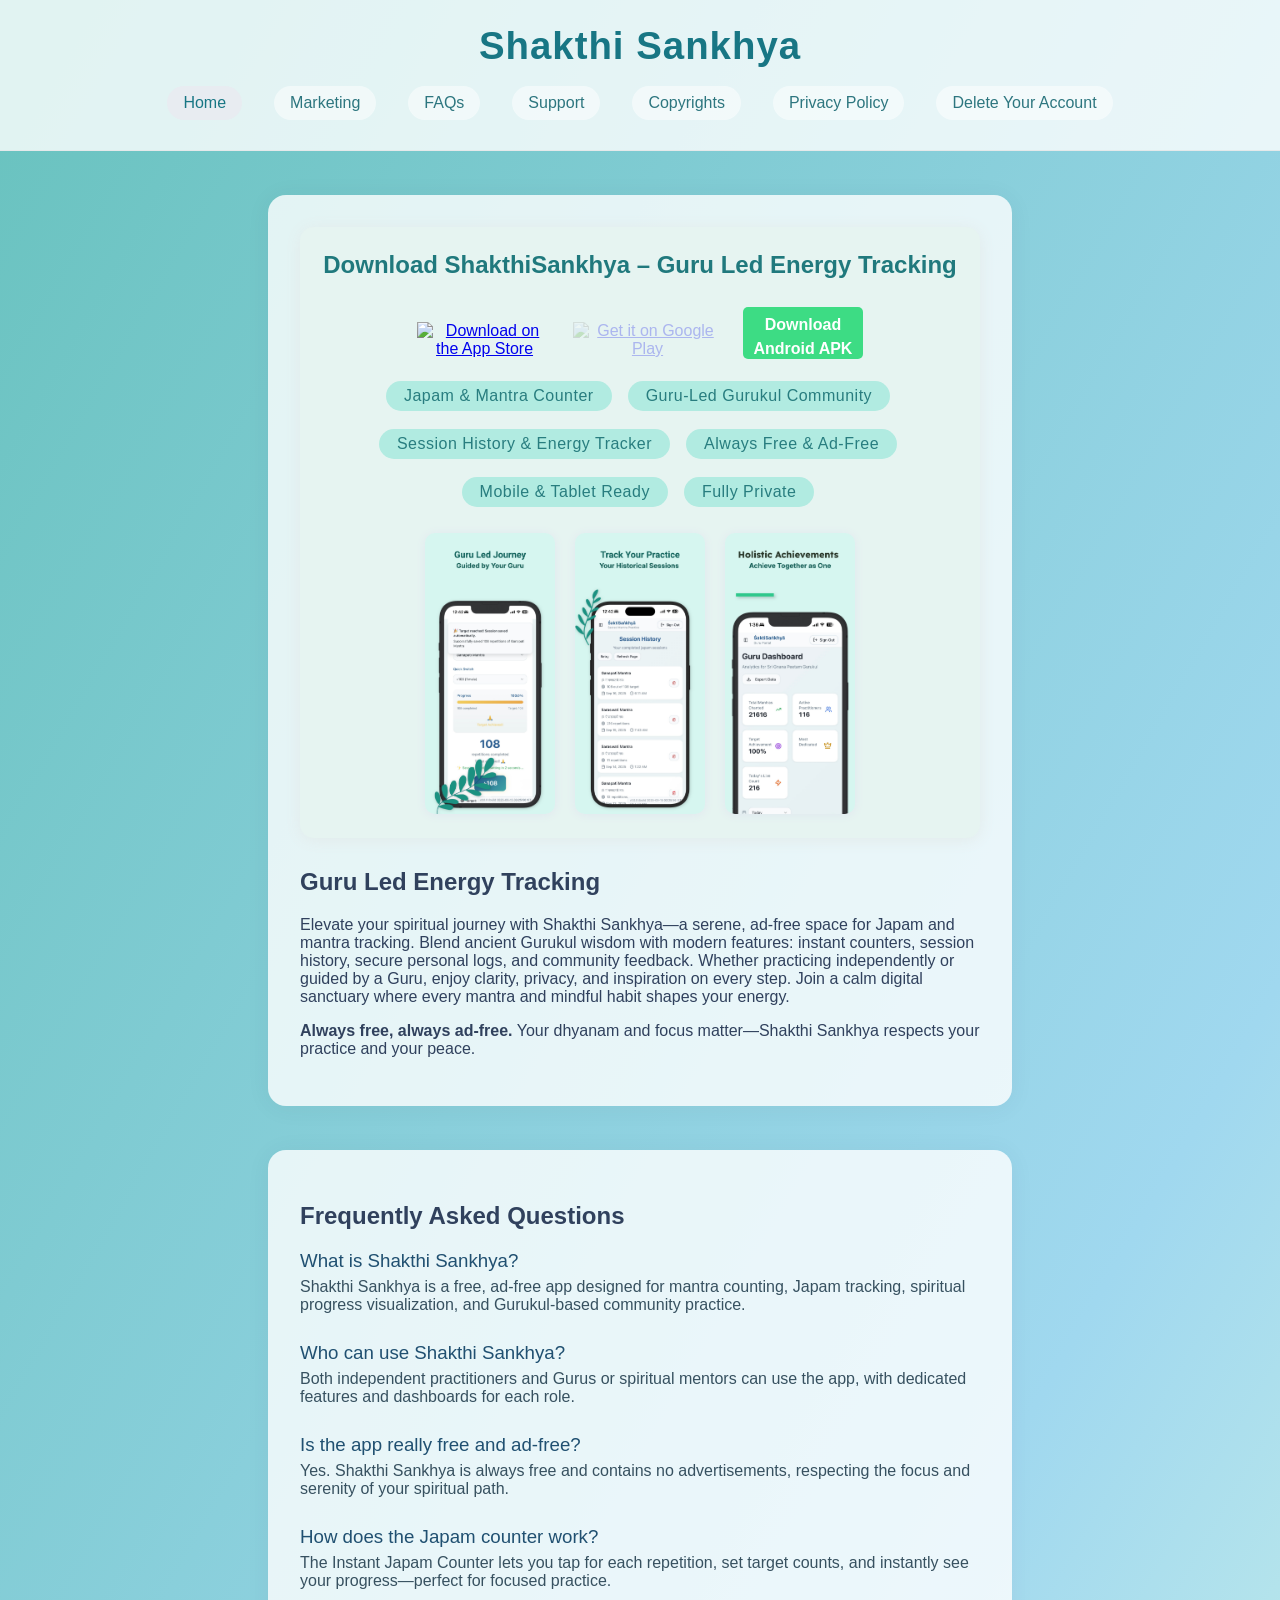
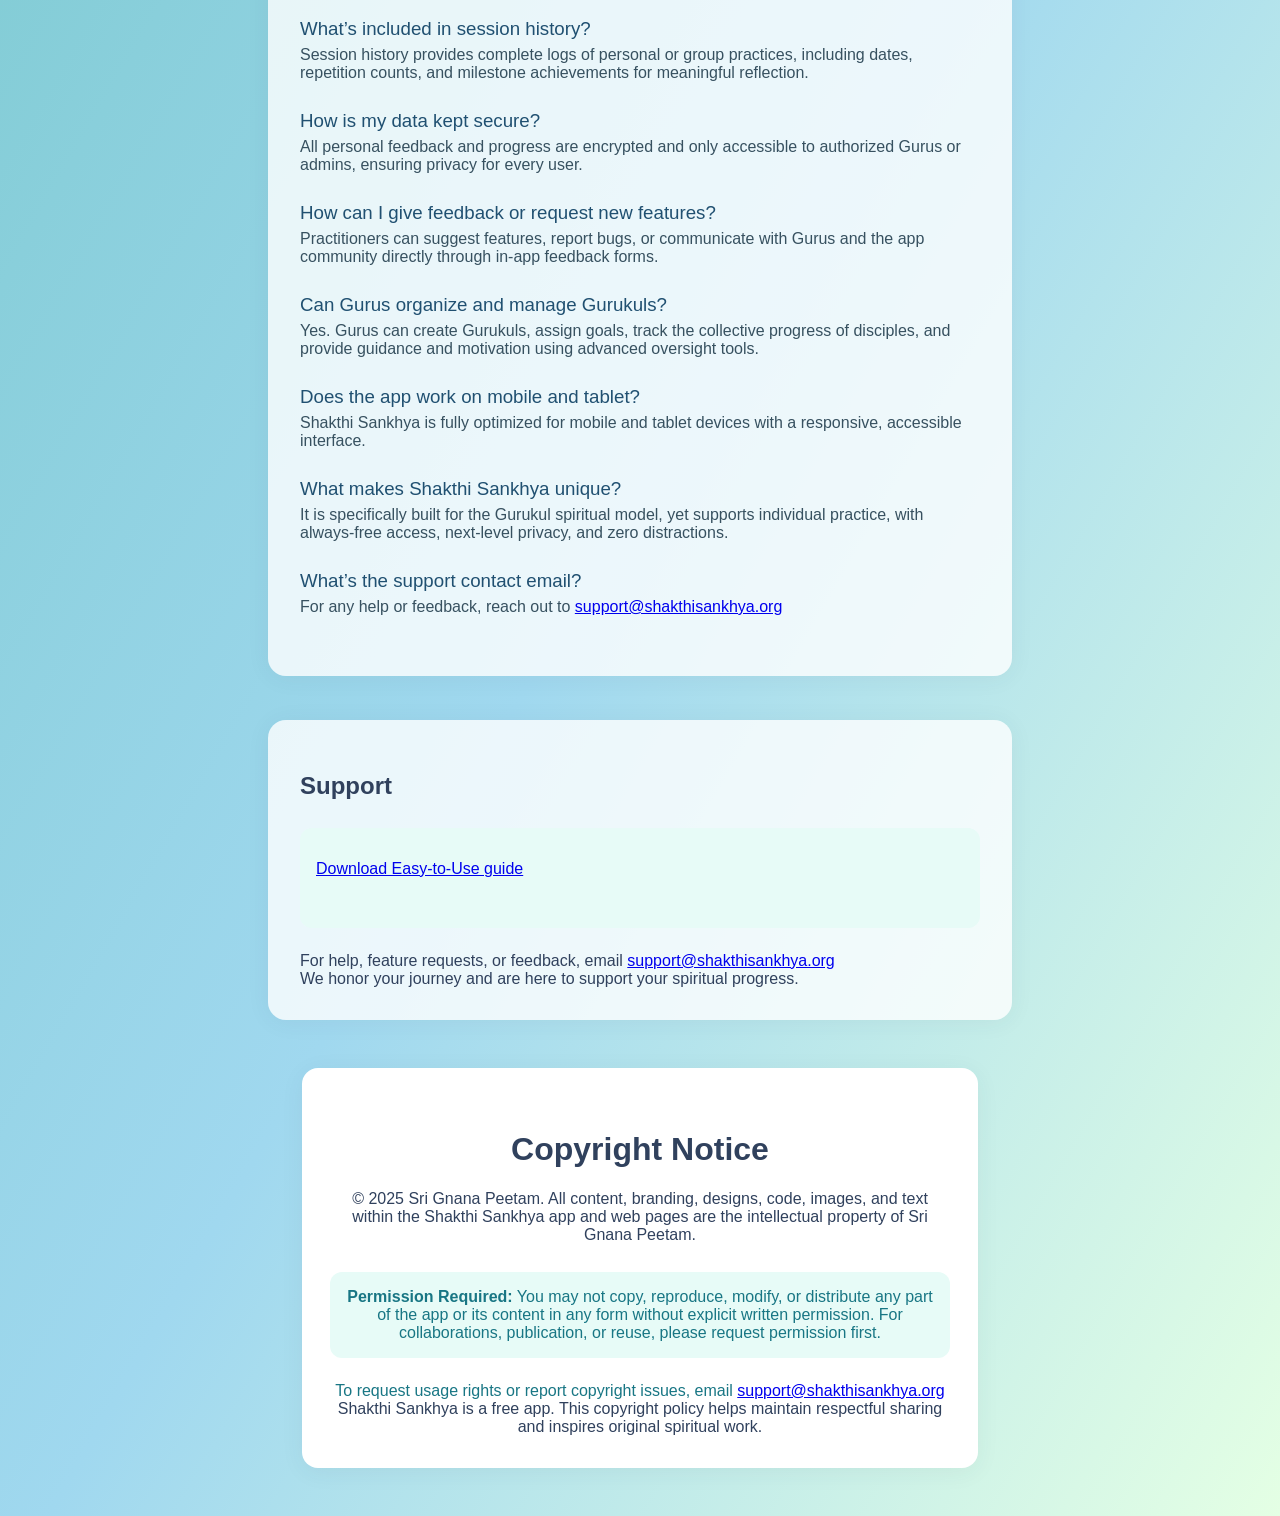
==== index.html @ f09b7cad "Update index.html" ====
<!DOCTYPE html>
<html lang="en">
<head>
  <meta charset="UTF-8" />
  <meta name="viewport" content="width=device-width, initial-scale=1" />
  <link rel="icon" type="image/png" href="appicon8.png">
  <title>Shakthi Sankhya</title>
  <style>
    body {
      min-height: 100vh;
      margin: 0;
      padding: 0;
      font-family: 'Segoe UI', 'Helvetica Neue', Arial, sans-serif;
      color: #30415d;
      background: linear-gradient(120deg, #68c2be 0%, #a0d8ef 60%, #e4ffe4 100%);
    }
    .header {
      background: rgba(255,255,255,0.8);
      padding: 24px 0 12px 0;
      text-align: center;
      border-bottom: 1px solid #e5e9ea;
    }
    .header h1 {
      margin: 0;
      font-size: 2.4em;
      font-weight: 600;
      letter-spacing: 1px;
      color: #187684;
    }
    nav {
      display: flex;
      justify-content: center;
      gap: 32px;
      margin: 18px 0;
    }
    nav a {
      text-decoration: none;
      font-weight: 500;
      color: #2d767f;
      padding: 8px 16px;
      border-radius: 18px;
      transition: background 0.2s;
      background: rgba(255,255,255,0.5);
    }
    nav a:hover, nav a.active {
      background: #e8ecf1;
      color: #187684;
    }
    .container {
      max-width: 620px;
      margin: 3em auto;
      background: #fff;
      padding: 42px 28px 32px 28px;
      box-shadow: 0 4px 24px rgba(48,65,93,0.06);
      border-radius: 16px;
      text-align: center;
    }
    .permission {
      margin: 28px 0 24px 0;
      background: #e7fbf7;
      color: #187684;
      border-radius: 12px;
      padding: 16px;
    }
    .contact {
      margin-top: 24px;
      color: #187684;
      font-size: 1em;
    }
    .content {
      max-width: 680px;
      margin: 44px auto;
      padding: 32px;
      background: rgba(255,255,255,0.8);
      border-radius: 18px;
      box-shadow: 0 2px 24px 0 rgba(48,65,93,0.06);
    }
    .marketing-block {
      background: #e6f4f1;
      border-radius: 14px;
      padding: 24px 18px;
      margin-bottom: 30px;
      box-shadow: 0 2px 16px #e2eaea;
      text-align: center;
    }
    .marketing-block h2 {
      margin-top: 0;
      color: #20797d;
    }
    .appstore-btn {
      display:inline-block;
      background:#187684;
      color:#fff;
      font-weight:600;
      font-size:1.15em;
      padding:10px 28px;
      border-radius:8px;
      margin: 18px 0 10px 0;
      text-decoration:none;
      letter-spacing:1px;
      transition:background 0.15s;
    }
    .appstore-btn:hover {
      background: #145b62;
    }
    .features-list {
      margin-top:14px;
      display:flex;
      flex-wrap:wrap;
      gap:12px;
      justify-content:center;
      font-size:1em;
    }
    .feature-tag {
      background:#b1ebe1;
      color:#287d7f;
      padding:6px 18px;
      margin:0 4px 6px 0;
      border-radius:16px;
      display:inline-block;
      font-weight:500;
      letter-spacing:0.5px;
    }
    .screenshots-row {
      margin-top:20px;
      text-align:center;
    }
    .screenshots-row img {
      max-width:130px;
      margin:0 8px 0 8px;
      border-radius:10px;
      box-shadow:0 1px 10px #e0e7ef;
      vertical-align:middle;
    }
    .faq-list .faq {
      margin-bottom: 28px;
    }
    .faq-list h3 {
      margin-bottom: 6px;
      font-weight: 500;
      color: #205071;
    }
    .faq-list p {
      margin: 0 0 10px 0;
      color: #375160;
      font-size: 1em;
    }
    @media (max-width: 600px) {
      .content {
        padding: 18px;
        margin: 24px 6px;
      }
      nav {
        gap: 12px;
        font-size: 0.95em;
      }
      .screenshots-row img {
        max-width: 100px;
        margin:0 4px 8px 0;
      }
      .features-list { flex-direction:column; gap:6px;}
    }
    .back-to-top {
    position: fixed;
    bottom: 20px;
    right: 20px;
    background: #187684;
    color: white;
    padding: 12px 16px;
    border-radius: 50%;
    font-size: 18px;
    font-weight: bold;
    box-shadow: 0 4px 16px rgba(24, 118, 132, 0.3);
    opacity: 0;
    visibility: hidden;
    transition: all 0.3s ease;
    z-index: 100;
}
.back-to-top:hover {
    background: #145b62;
    transform: translateY(-2px);
}
.back-to-top.show {
    opacity: 1;
    visibility: visible;
}
@media (max-width: 600px) {
  .main-menu {
    display: flex;
    flex-direction: column;
    gap: 8px;
  }
  .main-menu a {
    width: 100%;
    padding: 12px 0;
    text-align: left;
    border-bottom: 1px solid #eee;
  }
}
  </style>
</head>
<body>
  <div class="header">
    <h1>Shakthi Sankhya</h1>
    <nav class="main-menu">
      <a href="#home" class="active">Home</a>
      <a href="#marketing">Marketing</a>
      <a href="#faqs">FAQs</a>
      <a href="#support">Support</a>
      <a href="#copyrights">Copyrights</a>
      <a href="https://deepuhub.github.io/ShakthiSankhya.github.io/privacypolicy" target="_blank" rel="noopener noreferrer">Privacy Policy</a>
      <a href="https://deepuhub.github.io/ShakthiSankhya.github.io/deleteyouraccount" target="_blank" rel="noopener noreferrer">Delete Your Account</a>
    </nav>
  </div>
  <div class="content" id="home">

    <!-- MARKETING SECTION START -->
    <div class="marketing-block" id="marketing">
      <h2>Download ShakthiSankhya – Guru Led Energy Tracking</h2>
      <!--<a class="appstore-btn" href="https://apps.apple.com/us/app/shakthisankhya/id6752577640" target="_blank">
        Get it FREE on iOS
      </a>-->
      <a href="https://apps.apple.com/us/app/shakthisankhya/id6752577640" target="_blank" style="display:inline-block;width:135px;margin:8px;">
      <img src="https://developer.apple.com/assets/elements/badges/download-on-the-app-store.svg" 
      alt="Download on the App Store" style="width:100%; height:auto;"/>
      </a>
      
      <a href="https://play.google.com/store/apps/details?id=YOUR_ANDROID_APP_ID" target="_blank" style="opacity: 0.5; cursor: not-allowed; display:inline-block;width:150px;margin:8px;">
      <img src="https://upload.wikimedia.org/wikipedia/commons/7/78/Google_Play_Store_badge_EN.svg" 
      alt="Get it on Google Play" style="opacity: 0.5; cursor: not-allowed; width:100%; height:auto;"/>
      </a>

      <a href="https://drive.google.com/file/d/1KLblvq_27YRnYMdNjqD_dKbw61UDFCBu/view?usp=sharing" target="_blank" style="display:inline-block;width:120px;margin:8px;text-decoration:none;background:#3DDC84;color:#fff;font-weight:bold;border-radius:5px;padding:6px 0; font-size:16px; height:40px; line-height:24px; text-align:center;">
      Download Android APK
      </a>
      <div class="features-list">
        <span class="feature-tag">Japam & Mantra Counter</span>
        <span class="feature-tag">Guru-Led Gurukul Community</span>
        <span class="feature-tag">Session History & Energy Tracker</span>
        <span class="feature-tag">Always Free & Ad-Free</span>
        <span class="feature-tag">Mobile & Tablet Ready</span>
        <span class="feature-tag">Fully Private</span>
      </div>
      <div class="screenshots-row">
        <!-- Replace these src attributes with your real screenshot images -->
        <img src="screenshot1.png" alt="Japam Counter">
        <img src="screenshot2.png" alt="Gurukul Dashboard">
        <img src="screenshot3.png" alt="Session Log">
      </div>
    </div>
    <!-- MARKETING SECTION END -->

    <h2>Guru Led Energy Tracking</h2>
    <p>
      Elevate your spiritual journey with Shakthi Sankhya—a serene, ad-free space for Japam and mantra tracking. 
      Blend ancient Gurukul wisdom with modern features: instant counters, session history, secure personal logs, and community feedback.
      Whether practicing independently or guided by a Guru, enjoy clarity, privacy, and inspiration on every step. 
      Join a calm digital sanctuary where every mantra and mindful habit shapes your energy.
    </p>
    <p>
      <b>Always free, always ad-free.</b> Your dhyanam and focus matter—Shakthi Sankhya respects your practice and your peace.
    </p>
  </div>
  <div class="content" id="faqs">
    <h2>Frequently Asked Questions</h2>
    <div class="faq-list">
      <div class="faq"><h3>What is Shakthi Sankhya?</h3><p>Shakthi Sankhya is a free, ad-free app designed for mantra counting, Japam tracking, spiritual progress visualization, and Gurukul-based community practice.</p></div>
      <div class="faq"><h3>Who can use Shakthi Sankhya?</h3><p>Both independent practitioners and Gurus or spiritual mentors can use the app, with dedicated features and dashboards for each role.</p></div>
      <div class="faq"><h3>Is the app really free and ad-free?</h3><p>Yes. Shakthi Sankhya is always free and contains no advertisements, respecting the focus and serenity of your spiritual path.</p></div>
      <div class="faq"><h3>How does the Japam counter work?</h3><p>The Instant Japam Counter lets you tap for each repetition, set target counts, and instantly see your progress—perfect for focused practice.</p></div>
      <div class="faq"><h3>What’s included in session history?</h3><p>Session history provides complete logs of personal or group practices, including dates, repetition counts, and milestone achievements for meaningful reflection.</p></div>
      <div class="faq"><h3>How is my data kept secure?</h3><p>All personal feedback and progress are encrypted and only accessible to authorized Gurus or admins, ensuring privacy for every user.</p></div>
      <div class="faq"><h3>How can I give feedback or request new features?</h3><p>Practitioners can suggest features, report bugs, or communicate with Gurus and the app community directly through in-app feedback forms.</p></div>
      <div class="faq"><h3>Can Gurus organize and manage Gurukuls?</h3><p>Yes. Gurus can create Gurukuls, assign goals, track the collective progress of disciples, and provide guidance and motivation using advanced oversight tools.</p></div>
      <div class="faq"><h3>Does the app work on mobile and tablet?</h3><p>Shakthi Sankhya is fully optimized for mobile and tablet devices with a responsive, accessible interface.</p></div>
      <div class="faq"><h3>What makes Shakthi Sankhya unique?</h3><p>It is specifically built for the Gurukul spiritual model, yet supports individual practice, with always-free access, next-level privacy, and zero distractions.</p></div>
      <div class="faq"><h3>What’s the support contact email?</h3><p>For any help or feedback, reach out to <a href="mailto:support@shakthisankhya.org">support@shakthisankhya.org</a></p></div>
    </div>
  </div>
  <div class="content" id="support">
    <h2>Support</h2>
    <div class="permission">
    <p>
      <a href="Shakthi Sankhya _ Quick Reference Guide.pdf" target="_blank">Download Easy-to-Use guide</a>
      <br><br>
    </p>
    </div>
    For help, feature requests, or feedback, email <a href="mailto:support@shakthisankhya.org">support@shakthisankhya.org</a>
      <br>
      We honor your journey and are here to support your spiritual progress.
  </div>
  <div class="container" id="copyrights">
    <h1>Copyright Notice</h1>
    <p>
      © 2025 Sri Gnana Peetam. All content, branding, designs, code, images, and text within the Shakthi Sankhya app and web pages are the intellectual property of Sri Gnana Peetam.
    </p>
    <div class="permission">
      <b>Permission Required:</b>  
      You may not copy, reproduce, modify, or distribute any part of the app or its content in any form without explicit written permission. For collaborations, publication, or reuse, please request permission first.
    </div>
    <div class="contact">
      To request usage rights or report copyright issues, email  
      <a href="mailto:support@shakthisankhya.org">support@shakthisankhya.org</a>
    </div>
    <footer>
      Shakthi Sankhya is a free app. This copyright policy helps maintain respectful sharing and inspires original spiritual work.
    </footer>
  </div>
<!-- Add before closing </body> -->
<a href="#" class="back-to-top" id="backToTop">↑</a>
<script>
window.addEventListener('scroll', function() {
    var backToTop = document.getElementById('backToTop');
    if (window.pageYOffset > 300) {
        backToTop.classList.add('show');
    } else {
        backToTop.classList.remove('show');
    }
});
document.getElementById('backToTop').addEventListener('click', function(e) {
    e.preventDefault();
    window.scrollTo({ top: 0, behavior: 'smooth' });
});
</script>
</body>
</html>
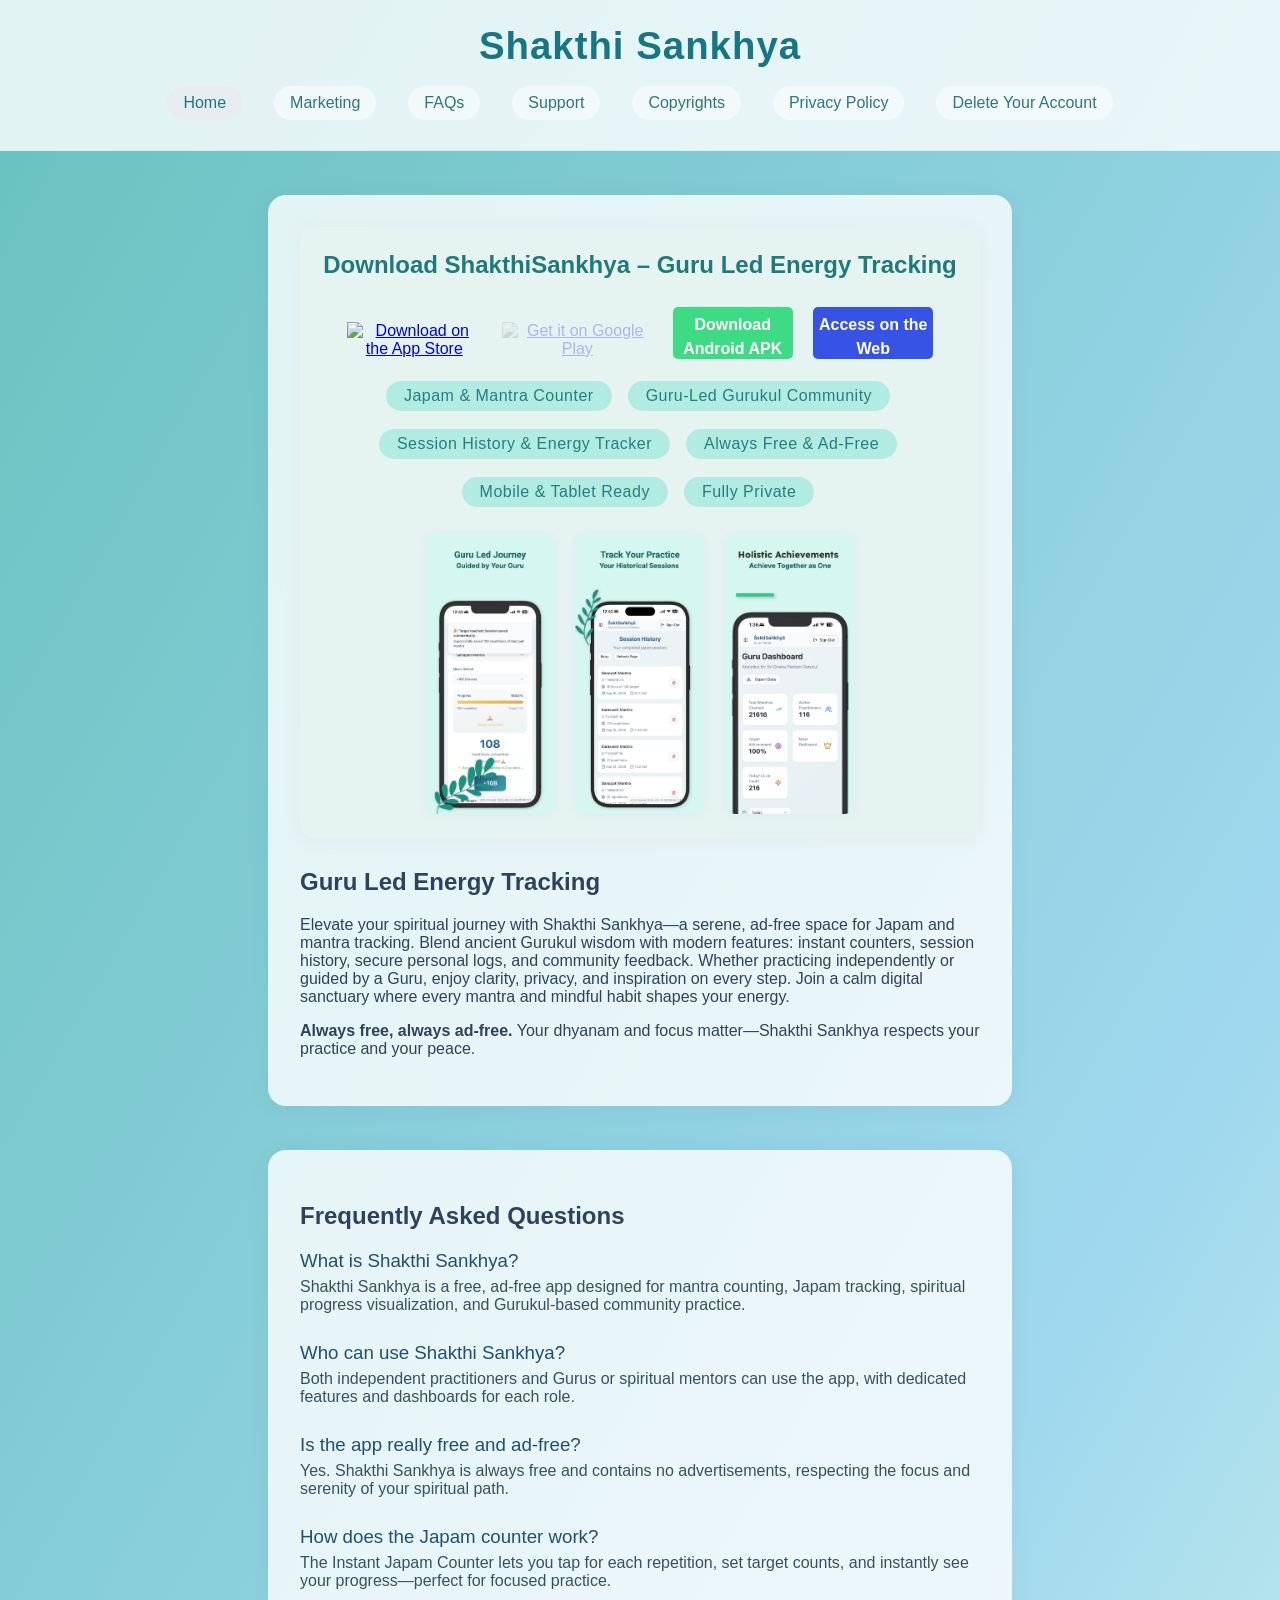
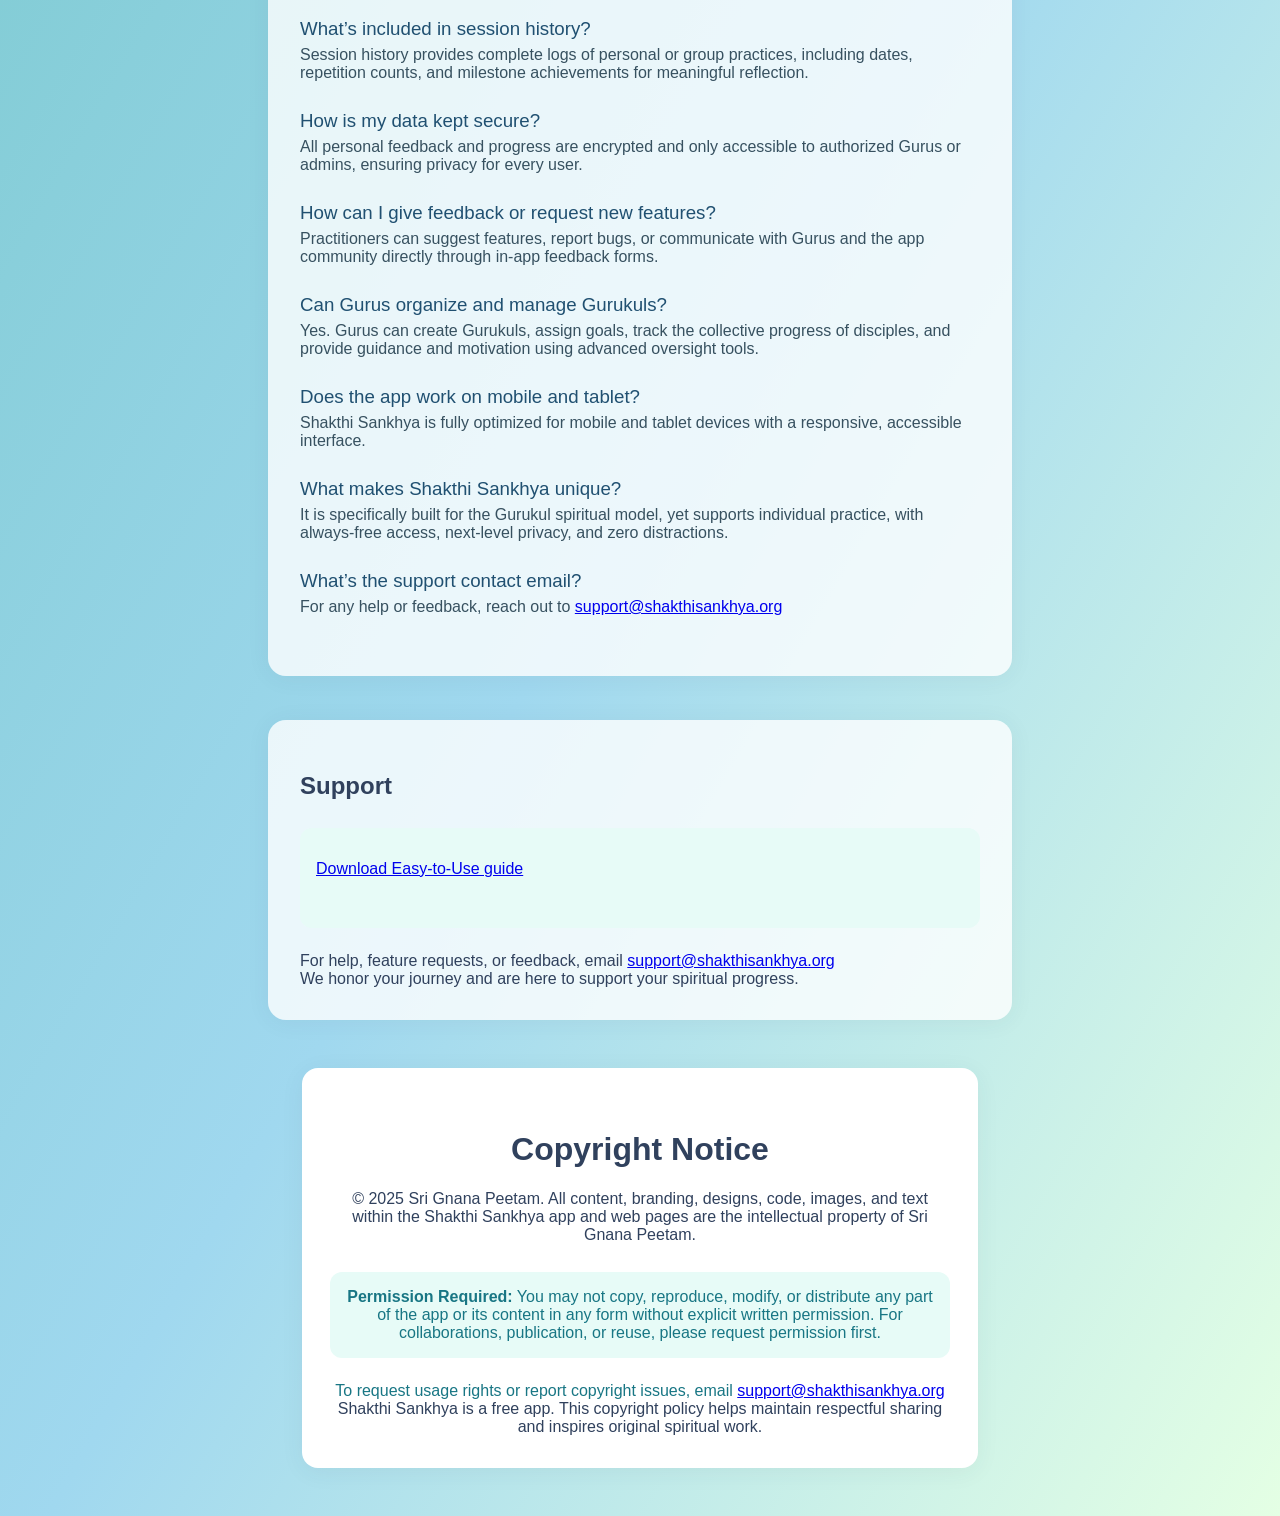
==== commit 00aeb61c: "add weblink" ====
--- a/index.html
+++ b/index.html
@@ -233,6 +233,11 @@
       <a href="https://drive.google.com/file/d/1KLblvq_27YRnYMdNjqD_dKbw61UDFCBu/view?usp=sharing" target="_blank" style="display:inline-block;width:120px;margin:8px;text-decoration:none;background:#3DDC84;color:#fff;font-weight:bold;border-radius:5px;padding:6px 0; font-size:16px; height:40px; line-height:24px; text-align:center;">
       Download Android APK
       </a>
+
+      <a href="https://mantra-zen-tracker.lovable.app" target="_blank" style="display:inline-block;width:120px;margin:8px;text-decoration:none;background:#3753e5;color:#fff;font-weight:bold;border-radius:5px;padding:6px 0; font-size:16px; height:40px; line-height:24px; text-align:center;">
+  Access on the Web
+</a>
+
       <div class="features-list">
         <span class="feature-tag">Japam & Mantra Counter</span>
         <span class="feature-tag">Guru-Led Gurukul Community</span>
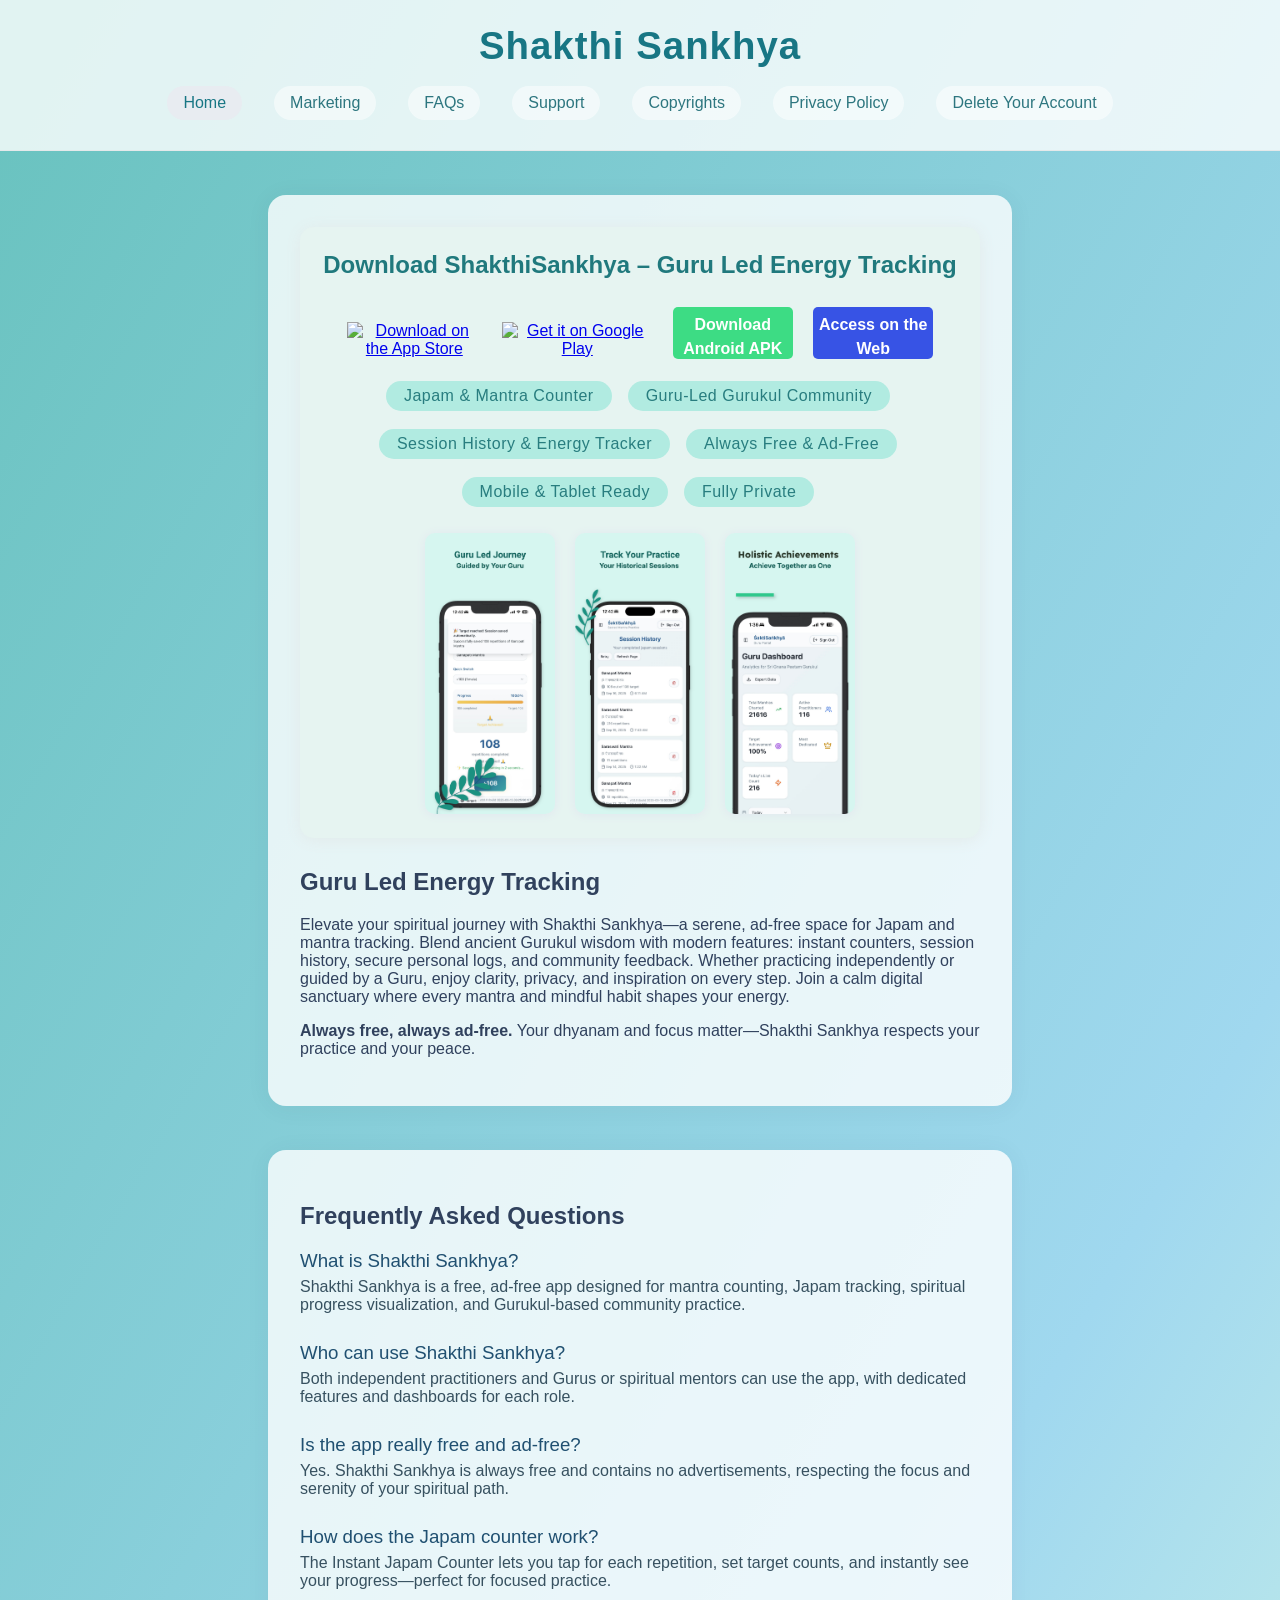
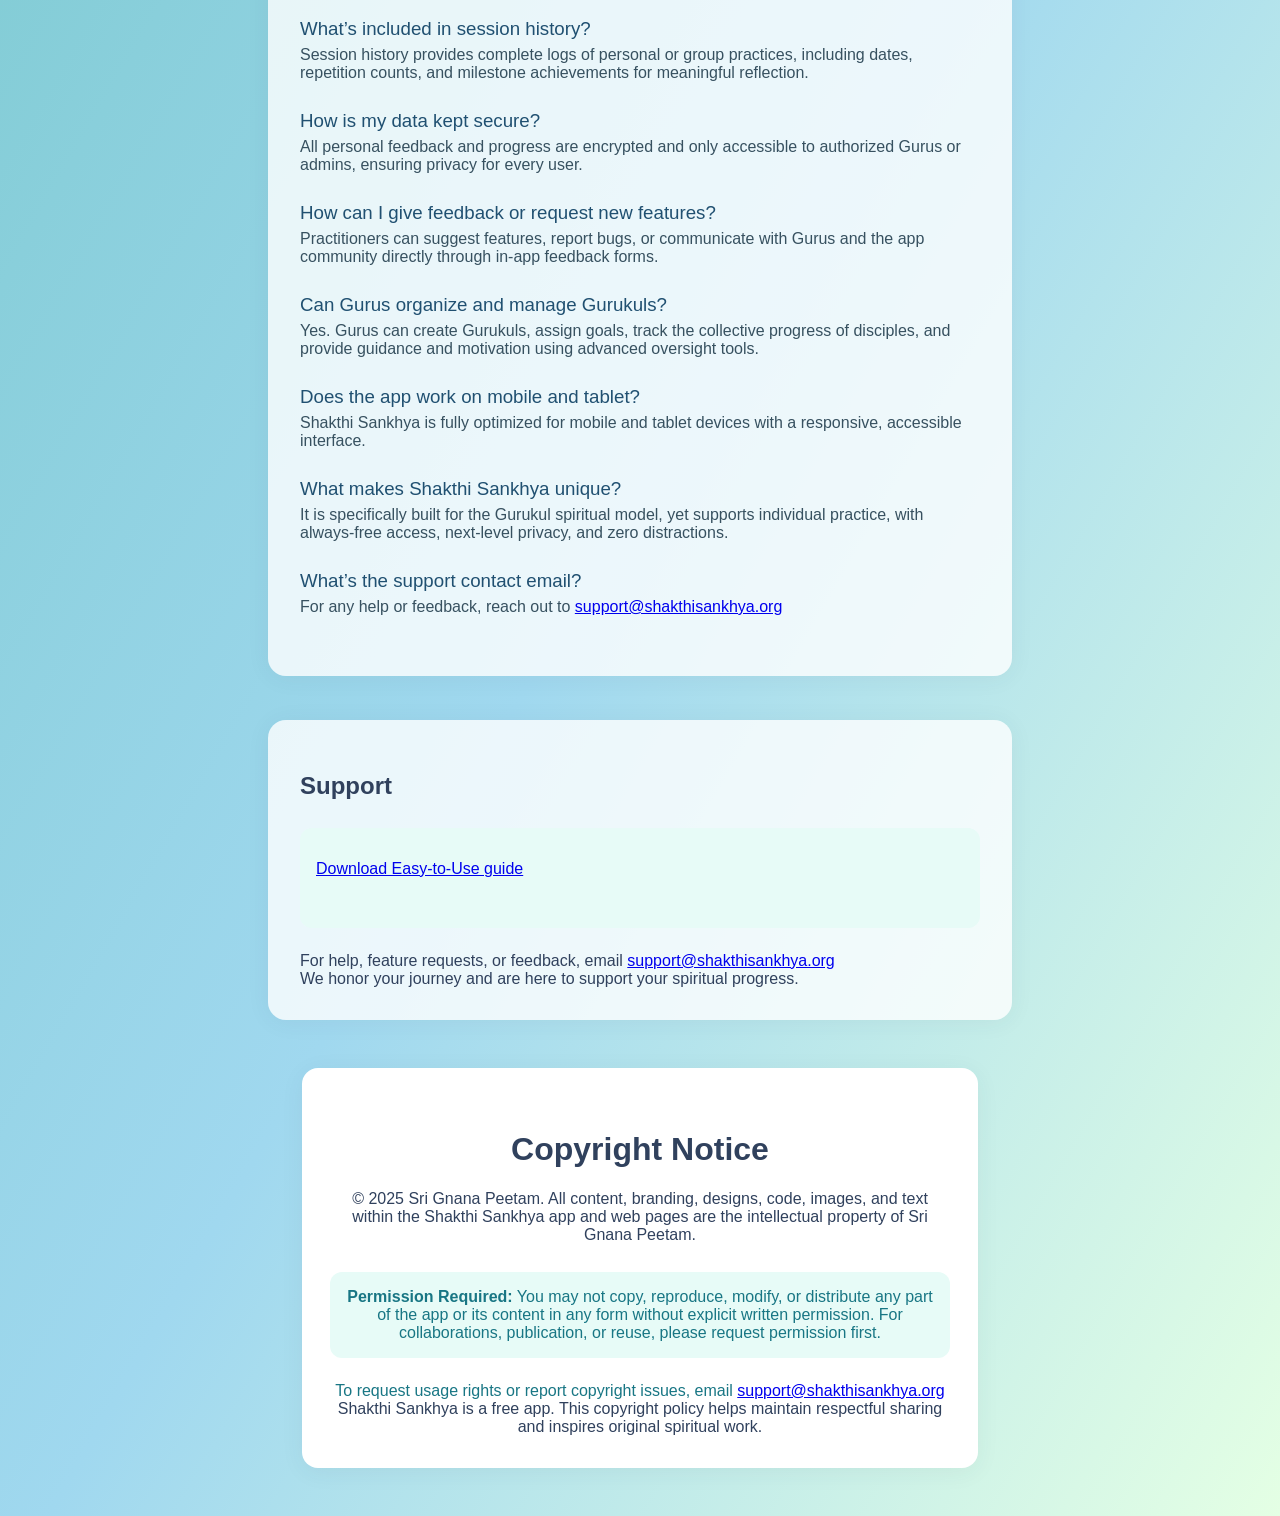
==== commit 124960b7: "Update Google Play link and enable it<html>   <br> </html>" ====
--- a/index.html
+++ b/index.html
@@ -225,9 +225,9 @@
       alt="Download on the App Store" style="width:100%; height:auto;"/>
       </a>
       
-      <a href="https://play.google.com/store/apps/details?id=YOUR_ANDROID_APP_ID" target="_blank" style="opacity: 0.5; cursor: not-allowed; display:inline-block;width:150px;margin:8px;">
+      <a href="https://play.google.com/store/apps/details?id=com.ragJQwFcleAK.natively" target="_blank" style=" display:inline-block;width:150px;margin:8px;">
       <img src="https://upload.wikimedia.org/wikipedia/commons/7/78/Google_Play_Store_badge_EN.svg" 
-      alt="Get it on Google Play" style="opacity: 0.5; cursor: not-allowed; width:100%; height:auto;"/>
+      alt="Get it on Google Play" style=" width:100%; height:auto;"/>
       </a>
 
       <a href="https://drive.google.com/file/d/1KLblvq_27YRnYMdNjqD_dKbw61UDFCBu/view?usp=sharing" target="_blank" style="display:inline-block;width:120px;margin:8px;text-decoration:none;background:#3DDC84;color:#fff;font-weight:bold;border-radius:5px;padding:6px 0; font-size:16px; height:40px; line-height:24px; text-align:center;">
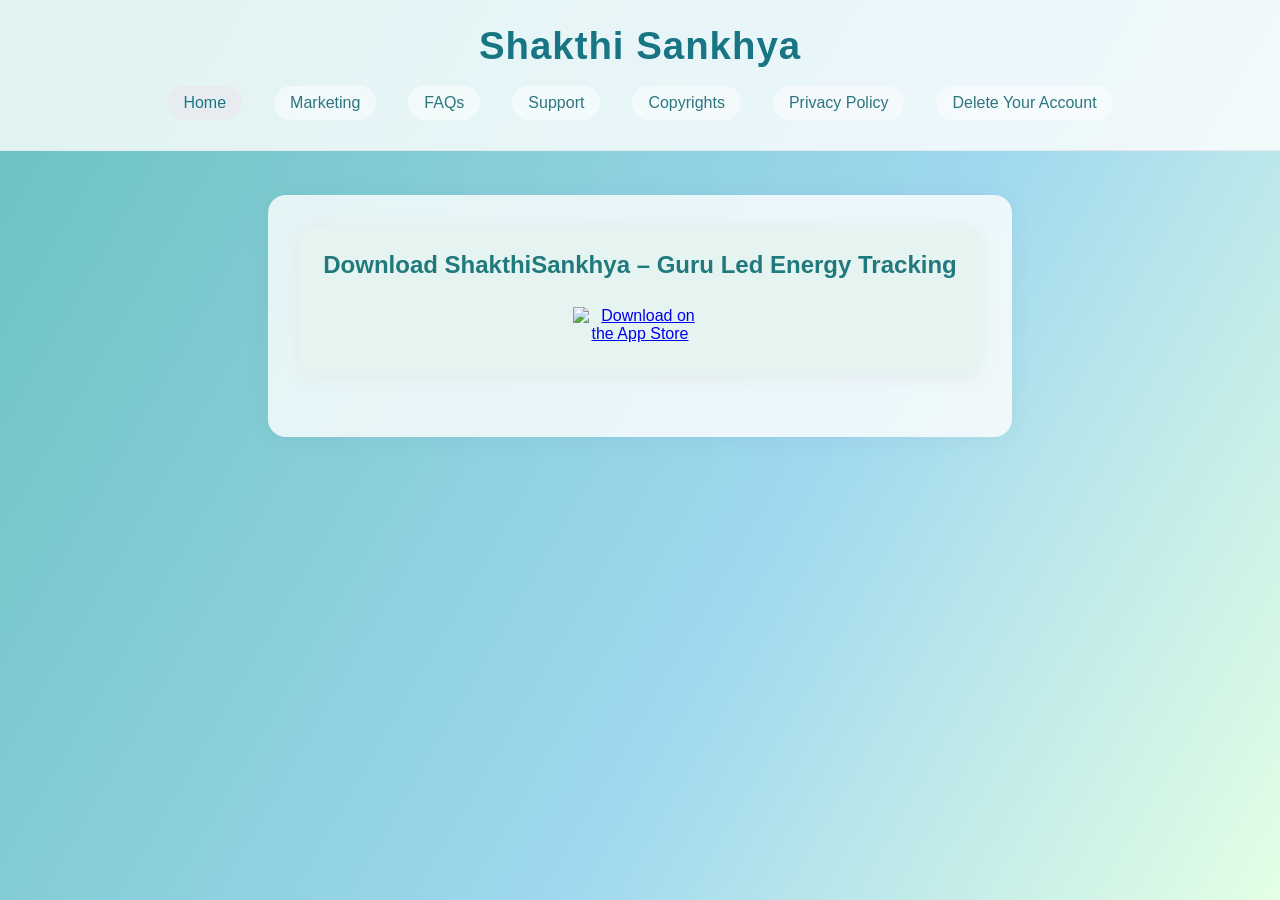
==== commit 6dc9ac43: "Clean up marketing section and FRemove Download Android APK link and associated codeAQs in index.htm" ====
--- a/index.html
+++ b/index.html
@@ -223,109 +223,4 @@
       <a href="https://apps.apple.com/us/app/shakthisankhya/id6752577640" target="_blank" style="display:inline-block;width:135px;margin:8px;">
       <img src="https://developer.apple.com/assets/elements/badges/download-on-the-app-store.svg" 
       alt="Download on the App Store" style="width:100%; height:auto;"/>
-      </a>
       
-      <a href="https://play.google.com/store/apps/details?id=com.ragJQwFcleAK.natively" target="_blank" style=" display:inline-block;width:150px;margin:8px;">
-      <img src="https://upload.wikimedia.org/wikipedia/commons/7/78/Google_Play_Store_badge_EN.svg" 
-      alt="Get it on Google Play" style=" width:100%; height:auto;"/>
-      </a>
-
-      <a href="https://drive.google.com/file/d/1KLblvq_27YRnYMdNjqD_dKbw61UDFCBu/view?usp=sharing" target="_blank" style="display:inline-block;width:120px;margin:8px;text-decoration:none;background:#3DDC84;color:#fff;font-weight:bold;border-radius:5px;padding:6px 0; font-size:16px; height:40px; line-height:24px; text-align:center;">
-      Download Android APK
-      </a>
-
-      <a href="https://mantra-zen-tracker.lovable.app" target="_blank" style="display:inline-block;width:120px;margin:8px;text-decoration:none;background:#3753e5;color:#fff;font-weight:bold;border-radius:5px;padding:6px 0; font-size:16px; height:40px; line-height:24px; text-align:center;">
-  Access on the Web
-</a>
-
-      <div class="features-list">
-        <span class="feature-tag">Japam & Mantra Counter</span>
-        <span class="feature-tag">Guru-Led Gurukul Community</span>
-        <span class="feature-tag">Session History & Energy Tracker</span>
-        <span class="feature-tag">Always Free & Ad-Free</span>
-        <span class="feature-tag">Mobile & Tablet Ready</span>
-        <span class="feature-tag">Fully Private</span>
-      </div>
-      <div class="screenshots-row">
-        <!-- Replace these src attributes with your real screenshot images -->
-        <img src="screenshot1.png" alt="Japam Counter">
-        <img src="screenshot2.png" alt="Gurukul Dashboard">
-        <img src="screenshot3.png" alt="Session Log">
-      </div>
-    </div>
-    <!-- MARKETING SECTION END -->
-
-    <h2>Guru Led Energy Tracking</h2>
-    <p>
-      Elevate your spiritual journey with Shakthi Sankhya—a serene, ad-free space for Japam and mantra tracking. 
-      Blend ancient Gurukul wisdom with modern features: instant counters, session history, secure personal logs, and community feedback.
-      Whether practicing independently or guided by a Guru, enjoy clarity, privacy, and inspiration on every step. 
-      Join a calm digital sanctuary where every mantra and mindful habit shapes your energy.
-    </p>
-    <p>
-      <b>Always free, always ad-free.</b> Your dhyanam and focus matter—Shakthi Sankhya respects your practice and your peace.
-    </p>
-  </div>
-  <div class="content" id="faqs">
-    <h2>Frequently Asked Questions</h2>
-    <div class="faq-list">
-      <div class="faq"><h3>What is Shakthi Sankhya?</h3><p>Shakthi Sankhya is a free, ad-free app designed for mantra counting, Japam tracking, spiritual progress visualization, and Gurukul-based community practice.</p></div>
-      <div class="faq"><h3>Who can use Shakthi Sankhya?</h3><p>Both independent practitioners and Gurus or spiritual mentors can use the app, with dedicated features and dashboards for each role.</p></div>
-      <div class="faq"><h3>Is the app really free and ad-free?</h3><p>Yes. Shakthi Sankhya is always free and contains no advertisements, respecting the focus and serenity of your spiritual path.</p></div>
-      <div class="faq"><h3>How does the Japam counter work?</h3><p>The Instant Japam Counter lets you tap for each repetition, set target counts, and instantly see your progress—perfect for focused practice.</p></div>
-      <div class="faq"><h3>What’s included in session history?</h3><p>Session history provides complete logs of personal or group practices, including dates, repetition counts, and milestone achievements for meaningful reflection.</p></div>
-      <div class="faq"><h3>How is my data kept secure?</h3><p>All personal feedback and progress are encrypted and only accessible to authorized Gurus or admins, ensuring privacy for every user.</p></div>
-      <div class="faq"><h3>How can I give feedback or request new features?</h3><p>Practitioners can suggest features, report bugs, or communicate with Gurus and the app community directly through in-app feedback forms.</p></div>
-      <div class="faq"><h3>Can Gurus organize and manage Gurukuls?</h3><p>Yes. Gurus can create Gurukuls, assign goals, track the collective progress of disciples, and provide guidance and motivation using advanced oversight tools.</p></div>
-      <div class="faq"><h3>Does the app work on mobile and tablet?</h3><p>Shakthi Sankhya is fully optimized for mobile and tablet devices with a responsive, accessible interface.</p></div>
-      <div class="faq"><h3>What makes Shakthi Sankhya unique?</h3><p>It is specifically built for the Gurukul spiritual model, yet supports individual practice, with always-free access, next-level privacy, and zero distractions.</p></div>
-      <div class="faq"><h3>What’s the support contact email?</h3><p>For any help or feedback, reach out to <a href="mailto:support@shakthisankhya.org">support@shakthisankhya.org</a></p></div>
-    </div>
-  </div>
-  <div class="content" id="support">
-    <h2>Support</h2>
-    <div class="permission">
-    <p>
-      <a href="Shakthi Sankhya _ Quick Reference Guide.pdf" target="_blank">Download Easy-to-Use guide</a>
-      <br><br>
-    </p>
-    </div>
-    For help, feature requests, or feedback, email <a href="mailto:support@shakthisankhya.org">support@shakthisankhya.org</a>
-      <br>
-      We honor your journey and are here to support your spiritual progress.
-  </div>
-  <div class="container" id="copyrights">
-    <h1>Copyright Notice</h1>
-    <p>
-      © 2025 Sri Gnana Peetam. All content, branding, designs, code, images, and text within the Shakthi Sankhya app and web pages are the intellectual property of Sri Gnana Peetam.
-    </p>
-    <div class="permission">
-      <b>Permission Required:</b>  
-      You may not copy, reproduce, modify, or distribute any part of the app or its content in any form without explicit written permission. For collaborations, publication, or reuse, please request permission first.
-    </div>
-    <div class="contact">
-      To request usage rights or report copyright issues, email  
-      <a href="mailto:support@shakthisankhya.org">support@shakthisankhya.org</a>
-    </div>
-    <footer>
-      Shakthi Sankhya is a free app. This copyright policy helps maintain respectful sharing and inspires original spiritual work.
-    </footer>
-  </div>
-<!-- Add before closing </body> -->
-<a href="#" class="back-to-top" id="backToTop">↑</a>
-<script>
-window.addEventListener('scroll', function() {
-    var backToTop = document.getElementById('backToTop');
-    if (window.pageYOffset > 300) {
-        backToTop.classList.add('show');
-    } else {
-        backToTop.classList.remove('show');
-    }
-});
-document.getElementById('backToTop').addEventListener('click', function(e) {
-    e.preventDefault();
-    window.scrollTo({ top: 0, behavior: 'smooth' });
-});
-</script>
-</body>
-</html>
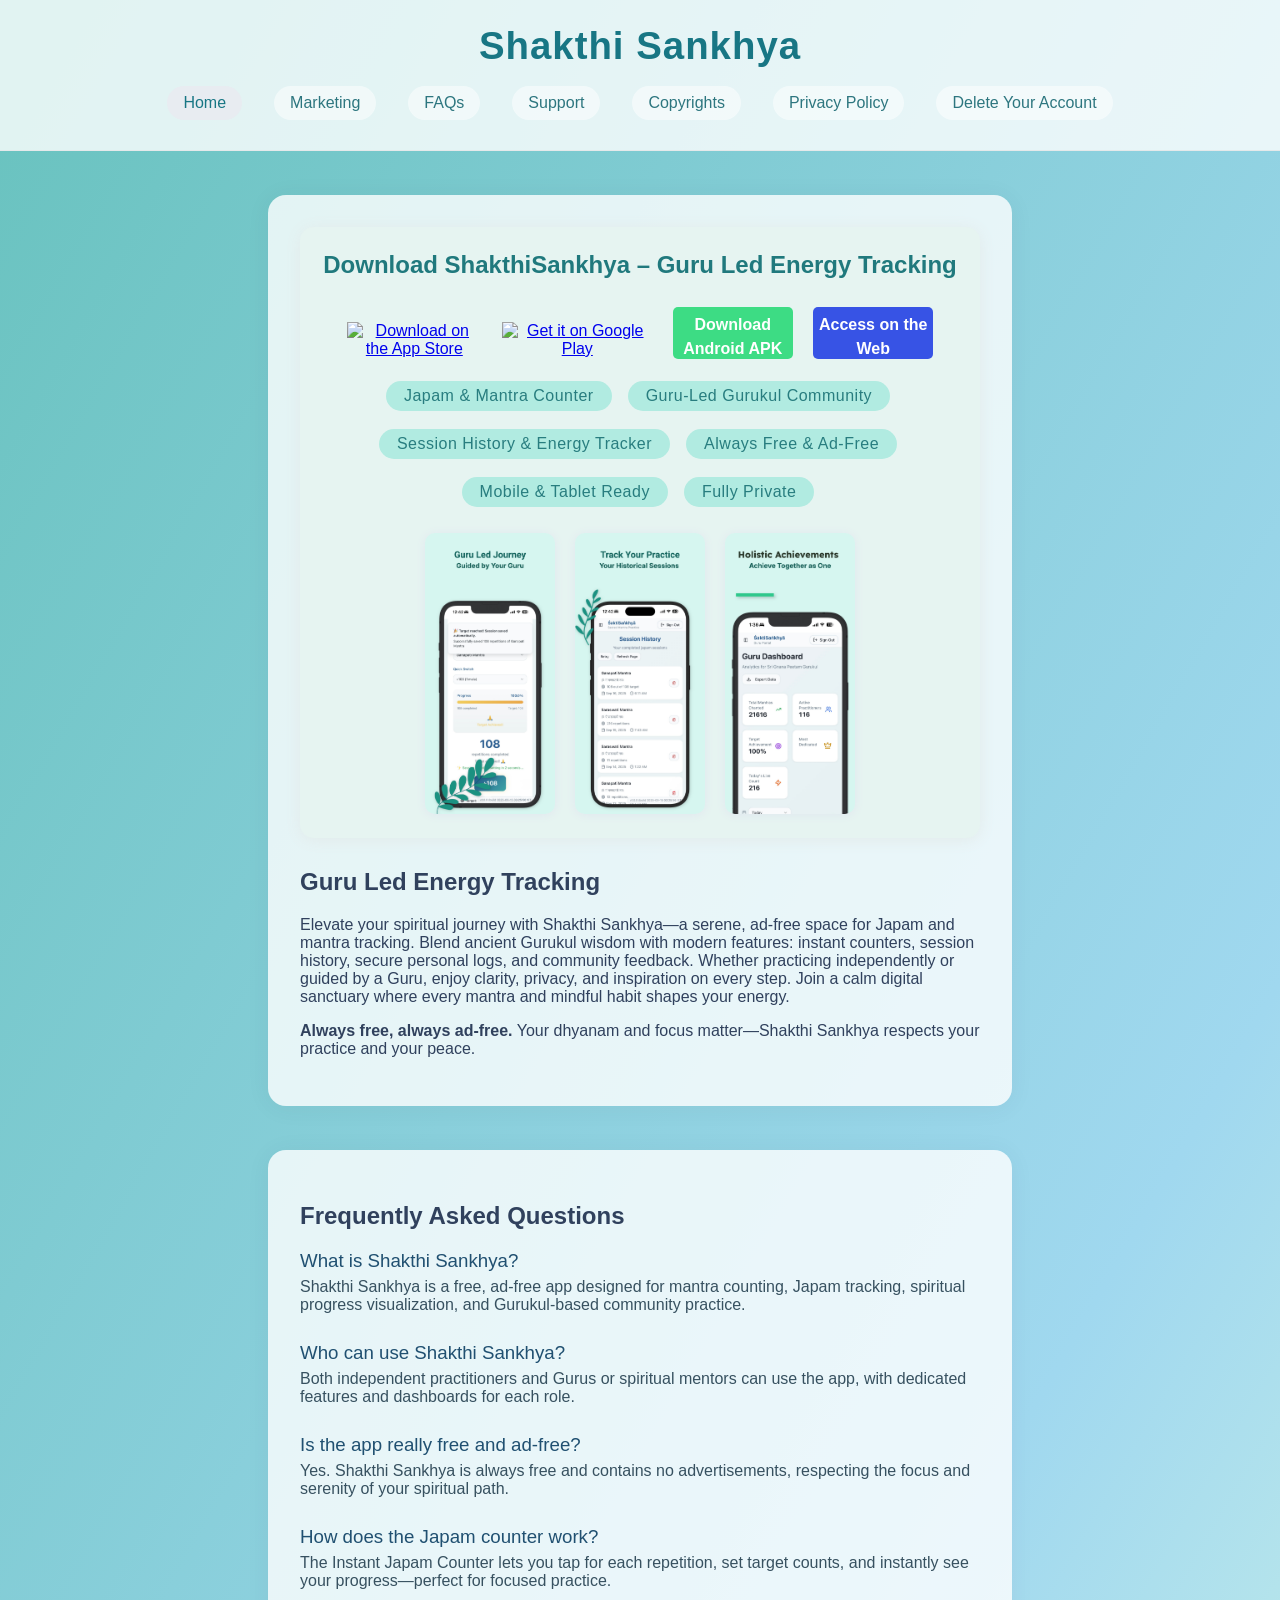
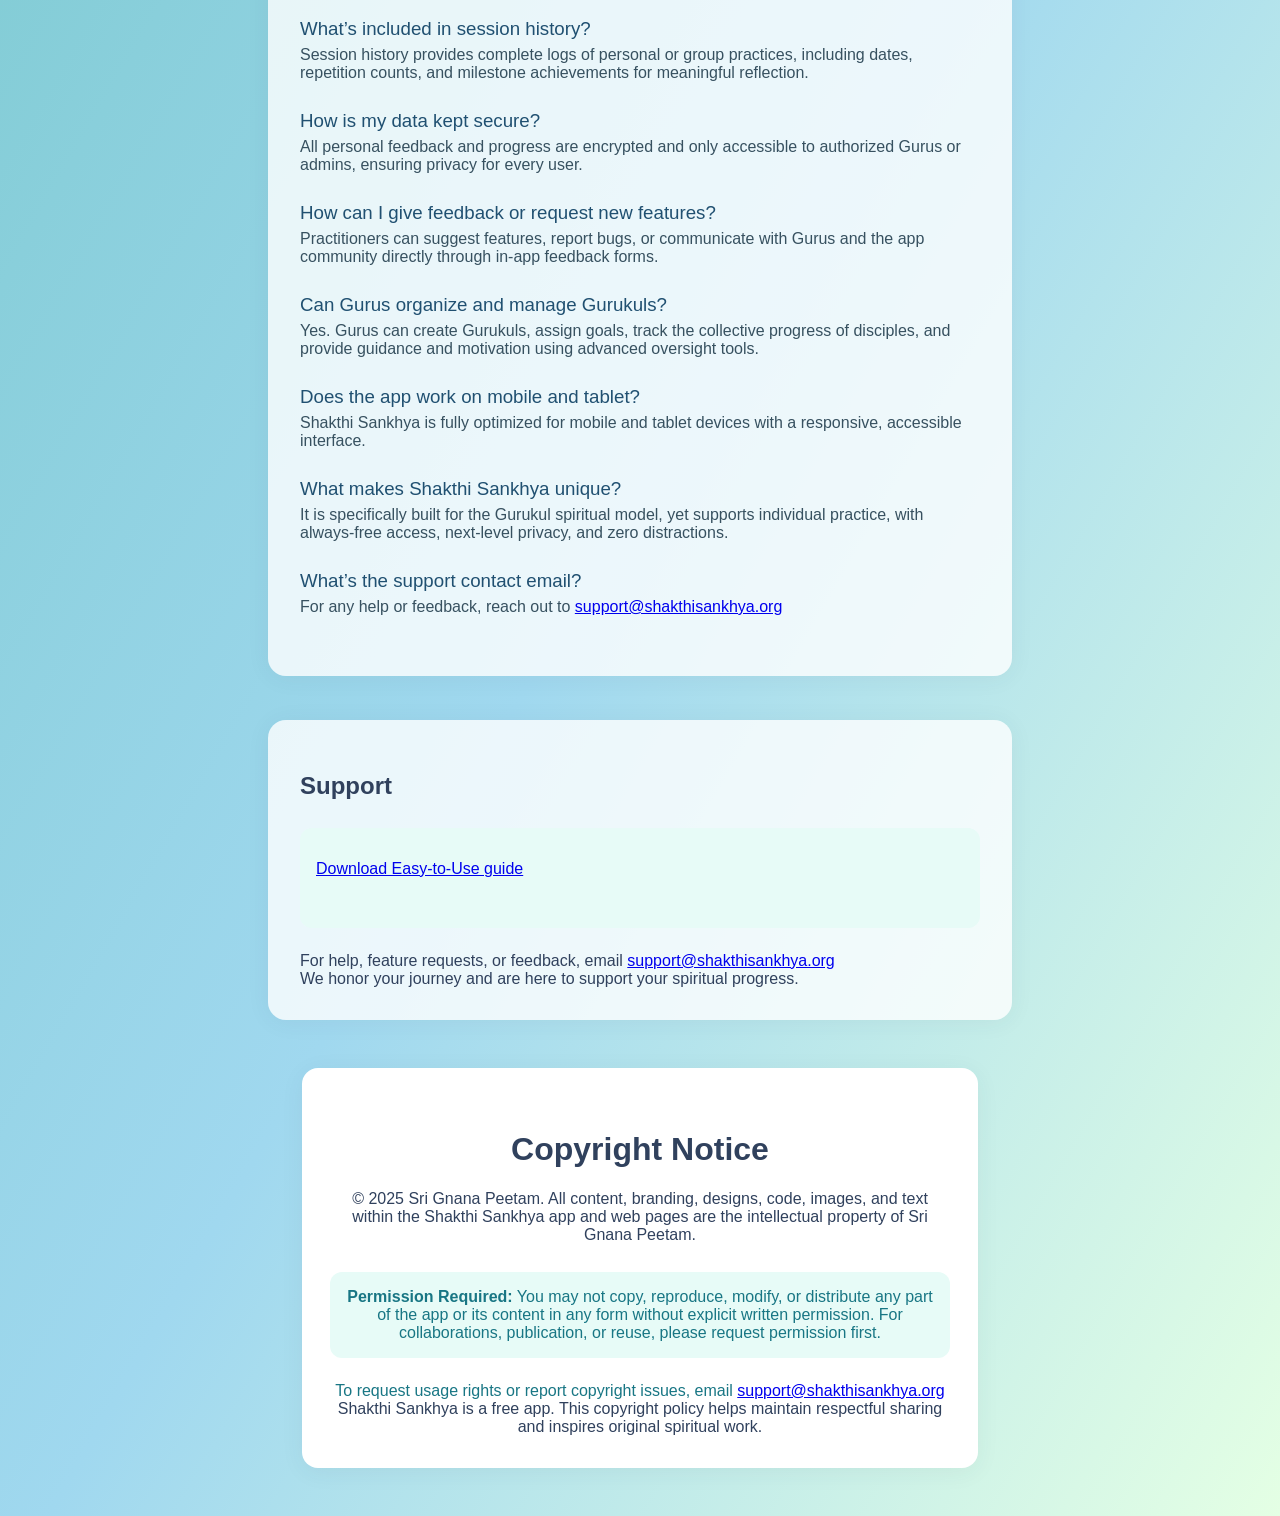
==== commit 286001a8: "Revert broken commit - restore full index.html with all content including Google Play link Added dow" ====
--- a/index.html
+++ b/index.html
@@ -223,4 +223,109 @@
       <a href="https://apps.apple.com/us/app/shakthisankhya/id6752577640" target="_blank" style="display:inline-block;width:135px;margin:8px;">
       <img src="https://developer.apple.com/assets/elements/badges/download-on-the-app-store.svg" 
       alt="Download on the App Store" style="width:100%; height:auto;"/>
+      </a>
       
+      <a href="https://play.google.com/store/apps/details?id=com.ragJQwFcleAK.natively" target="_blank" style=" display:inline-block;width:150px;margin:8px;">
+      <img src="https://upload.wikimedia.org/wikipedia/commons/7/78/Google_Play_Store_badge_EN.svg" 
+      alt="Get it on Google Play" style=" width:100%; height:auto;"/>
+      </a>
+
+      <a href="https://drive.google.com/file/d/1KLblvq_27YRnYMdNjqD_dKbw61UDFCBu/view?usp=sharing" target="_blank" style="display:inline-block;width:120px;margin:8px;text-decoration:none;background:#3DDC84;color:#fff;font-weight:bold;border-radius:5px;padding:6px 0; font-size:16px; height:40px; line-height:24px; text-align:center;">
+      Download Android APK
+      </a>
+
+      <a href="https://mantra-zen-tracker.lovable.app" target="_blank" style="display:inline-block;width:120px;margin:8px;text-decoration:none;background:#3753e5;color:#fff;font-weight:bold;border-radius:5px;padding:6px 0; font-size:16px; height:40px; line-height:24px; text-align:center;">
+  Access on the Web
+</a>
+
+      <div class="features-list">
+        <span class="feature-tag">Japam & Mantra Counter</span>
+        <span class="feature-tag">Guru-Led Gurukul Community</span>
+        <span class="feature-tag">Session History & Energy Tracker</span>
+        <span class="feature-tag">Always Free & Ad-Free</span>
+        <span class="feature-tag">Mobile & Tablet Ready</span>
+        <span class="feature-tag">Fully Private</span>
+      </div>
+      <div class="screenshots-row">
+        <!-- Replace these src attributes with your real screenshot images -->
+        <img src="screenshot1.png" alt="Japam Counter">
+        <img src="screenshot2.png" alt="Gurukul Dashboard">
+        <img src="screenshot3.png" alt="Session Log">
+      </div>
+    </div>
+    <!-- MARKETING SECTION END -->
+
+    <h2>Guru Led Energy Tracking</h2>
+    <p>
+      Elevate your spiritual journey with Shakthi Sankhya—a serene, ad-free space for Japam and mantra tracking. 
+      Blend ancient Gurukul wisdom with modern features: instant counters, session history, secure personal logs, and community feedback.
+      Whether practicing independently or guided by a Guru, enjoy clarity, privacy, and inspiration on every step. 
+      Join a calm digital sanctuary where every mantra and mindful habit shapes your energy.
+    </p>
+    <p>
+      <b>Always free, always ad-free.</b> Your dhyanam and focus matter—Shakthi Sankhya respects your practice and your peace.
+    </p>
+  </div>
+  <div class="content" id="faqs">
+    <h2>Frequently Asked Questions</h2>
+    <div class="faq-list">
+      <div class="faq"><h3>What is Shakthi Sankhya?</h3><p>Shakthi Sankhya is a free, ad-free app designed for mantra counting, Japam tracking, spiritual progress visualization, and Gurukul-based community practice.</p></div>
+      <div class="faq"><h3>Who can use Shakthi Sankhya?</h3><p>Both independent practitioners and Gurus or spiritual mentors can use the app, with dedicated features and dashboards for each role.</p></div>
+      <div class="faq"><h3>Is the app really free and ad-free?</h3><p>Yes. Shakthi Sankhya is always free and contains no advertisements, respecting the focus and serenity of your spiritual path.</p></div>
+      <div class="faq"><h3>How does the Japam counter work?</h3><p>The Instant Japam Counter lets you tap for each repetition, set target counts, and instantly see your progress—perfect for focused practice.</p></div>
+      <div class="faq"><h3>What’s included in session history?</h3><p>Session history provides complete logs of personal or group practices, including dates, repetition counts, and milestone achievements for meaningful reflection.</p></div>
+      <div class="faq"><h3>How is my data kept secure?</h3><p>All personal feedback and progress are encrypted and only accessible to authorized Gurus or admins, ensuring privacy for every user.</p></div>
+      <div class="faq"><h3>How can I give feedback or request new features?</h3><p>Practitioners can suggest features, report bugs, or communicate with Gurus and the app community directly through in-app feedback forms.</p></div>
+      <div class="faq"><h3>Can Gurus organize and manage Gurukuls?</h3><p>Yes. Gurus can create Gurukuls, assign goals, track the collective progress of disciples, and provide guidance and motivation using advanced oversight tools.</p></div>
+      <div class="faq"><h3>Does the app work on mobile and tablet?</h3><p>Shakthi Sankhya is fully optimized for mobile and tablet devices with a responsive, accessible interface.</p></div>
+      <div class="faq"><h3>What makes Shakthi Sankhya unique?</h3><p>It is specifically built for the Gurukul spiritual model, yet supports individual practice, with always-free access, next-level privacy, and zero distractions.</p></div>
+      <div class="faq"><h3>What’s the support contact email?</h3><p>For any help or feedback, reach out to <a href="mailto:support@shakthisankhya.org">support@shakthisankhya.org</a></p></div>
+    </div>
+  </div>
+  <div class="content" id="support">
+    <h2>Support</h2>
+    <div class="permission">
+    <p>
+      <a href="Shakthi Sankhya _ Quick Reference Guide.pdf" target="_blank">Download Easy-to-Use guide</a>
+      <br><br>
+    </p>
+    </div>
+    For help, feature requests, or feedback, email <a href="mailto:support@shakthisankhya.org">support@shakthisankhya.org</a>
+      <br>
+      We honor your journey and are here to support your spiritual progress.
+  </div>
+  <div class="container" id="copyrights">
+    <h1>Copyright Notice</h1>
+    <p>
+      © 2025 Sri Gnana Peetam. All content, branding, designs, code, images, and text within the Shakthi Sankhya app and web pages are the intellectual property of Sri Gnana Peetam.
+    </p>
+    <div class="permission">
+      <b>Permission Required:</b>  
+      You may not copy, reproduce, modify, or distribute any part of the app or its content in any form without explicit written permission. For collaborations, publication, or reuse, please request permission first.
+    </div>
+    <div class="contact">
+      To request usage rights or report copyright issues, email  
+      <a href="mailto:support@shakthisankhya.org">support@shakthisankhya.org</a>
+    </div>
+    <footer>
+      Shakthi Sankhya is a free app. This copyright policy helps maintain respectful sharing and inspires original spiritual work.
+    </footer>
+  </div>
+<!-- Add before closing </body> -->
+<a href="#" class="back-to-top" id="backToTop">↑</a>
+<script>
+window.addEventListener('scroll', function() {
+    var backToTop = document.getElementById('backToTop');
+    if (window.pageYOffset > 300) {
+        backToTop.classList.add('show');
+    } else {
+        backToTop.classList.remove('show');
+    }
+});
+document.getElementById('backToTop').addEventListener('click', function(e) {
+    e.preventDefault();
+    window.scrollTo({ top: 0, behavior: 'smooth' });
+});
+</script>
+</body>
+</html>
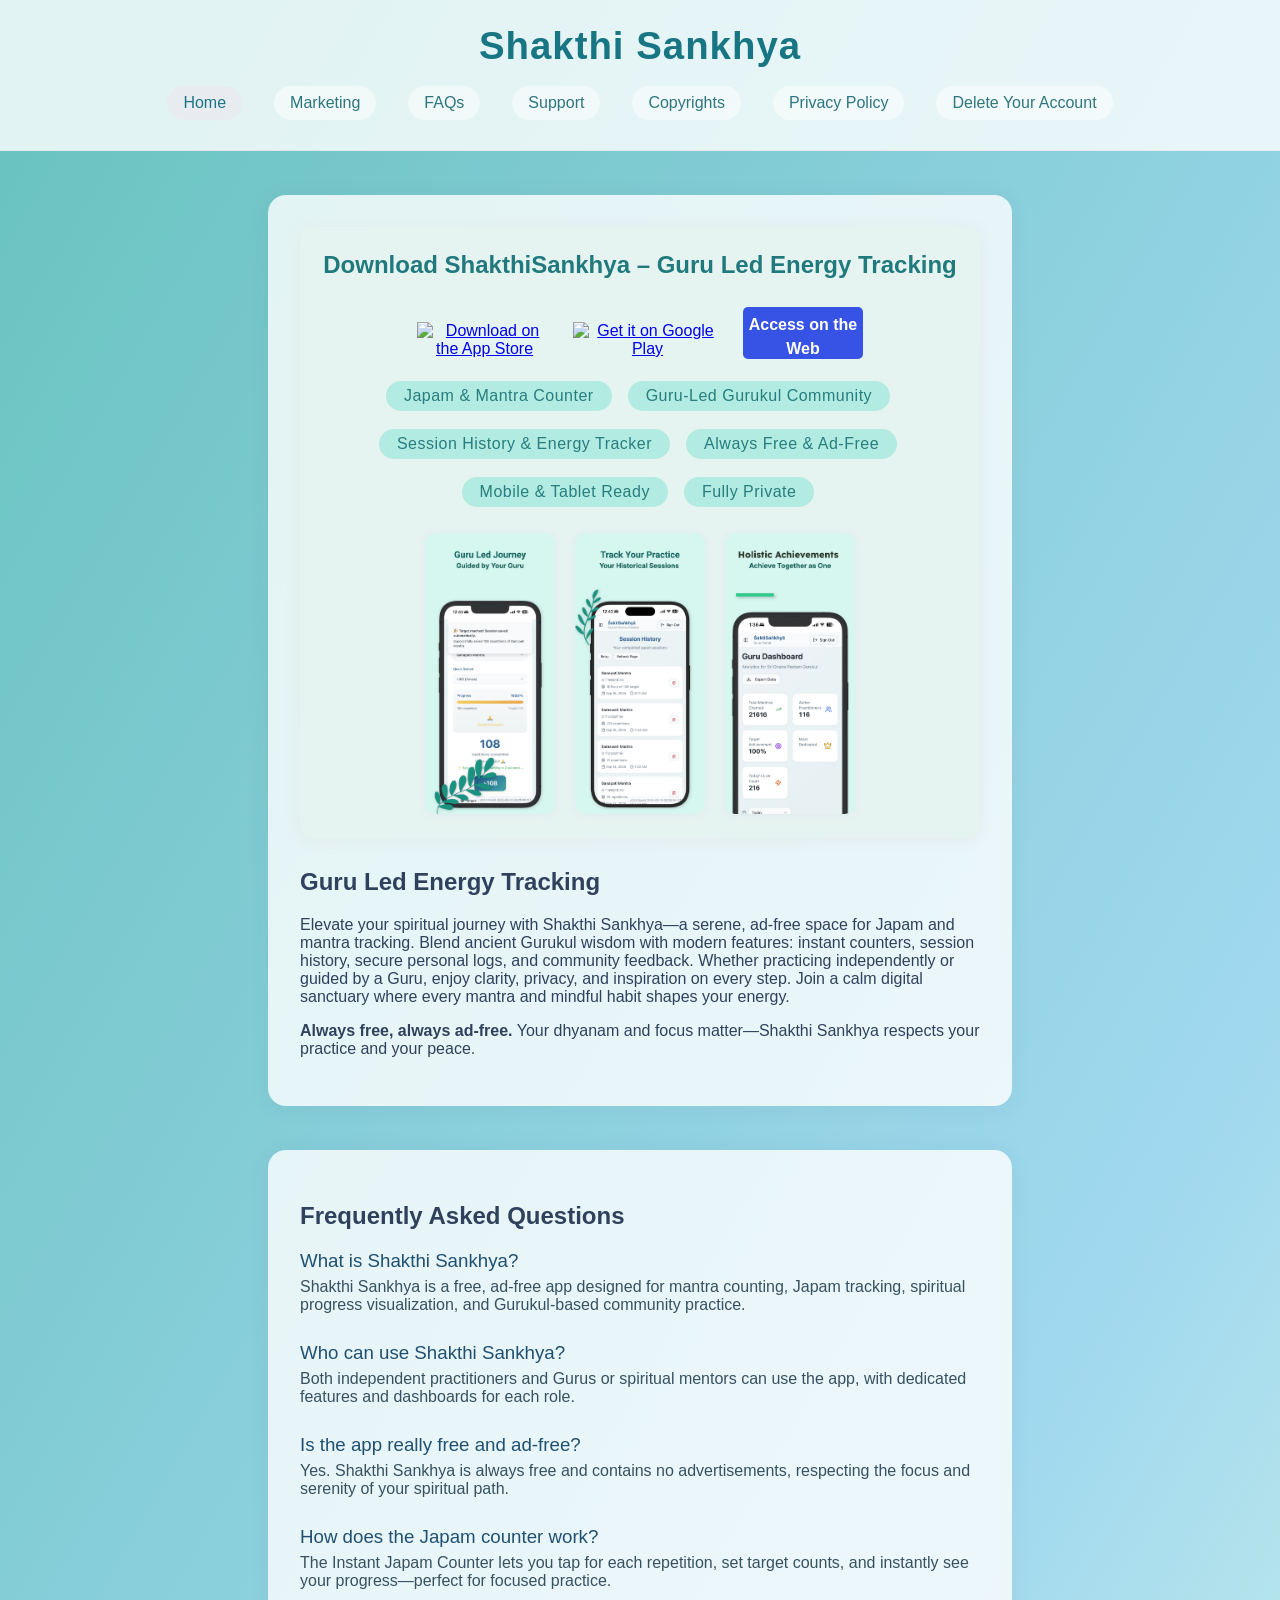
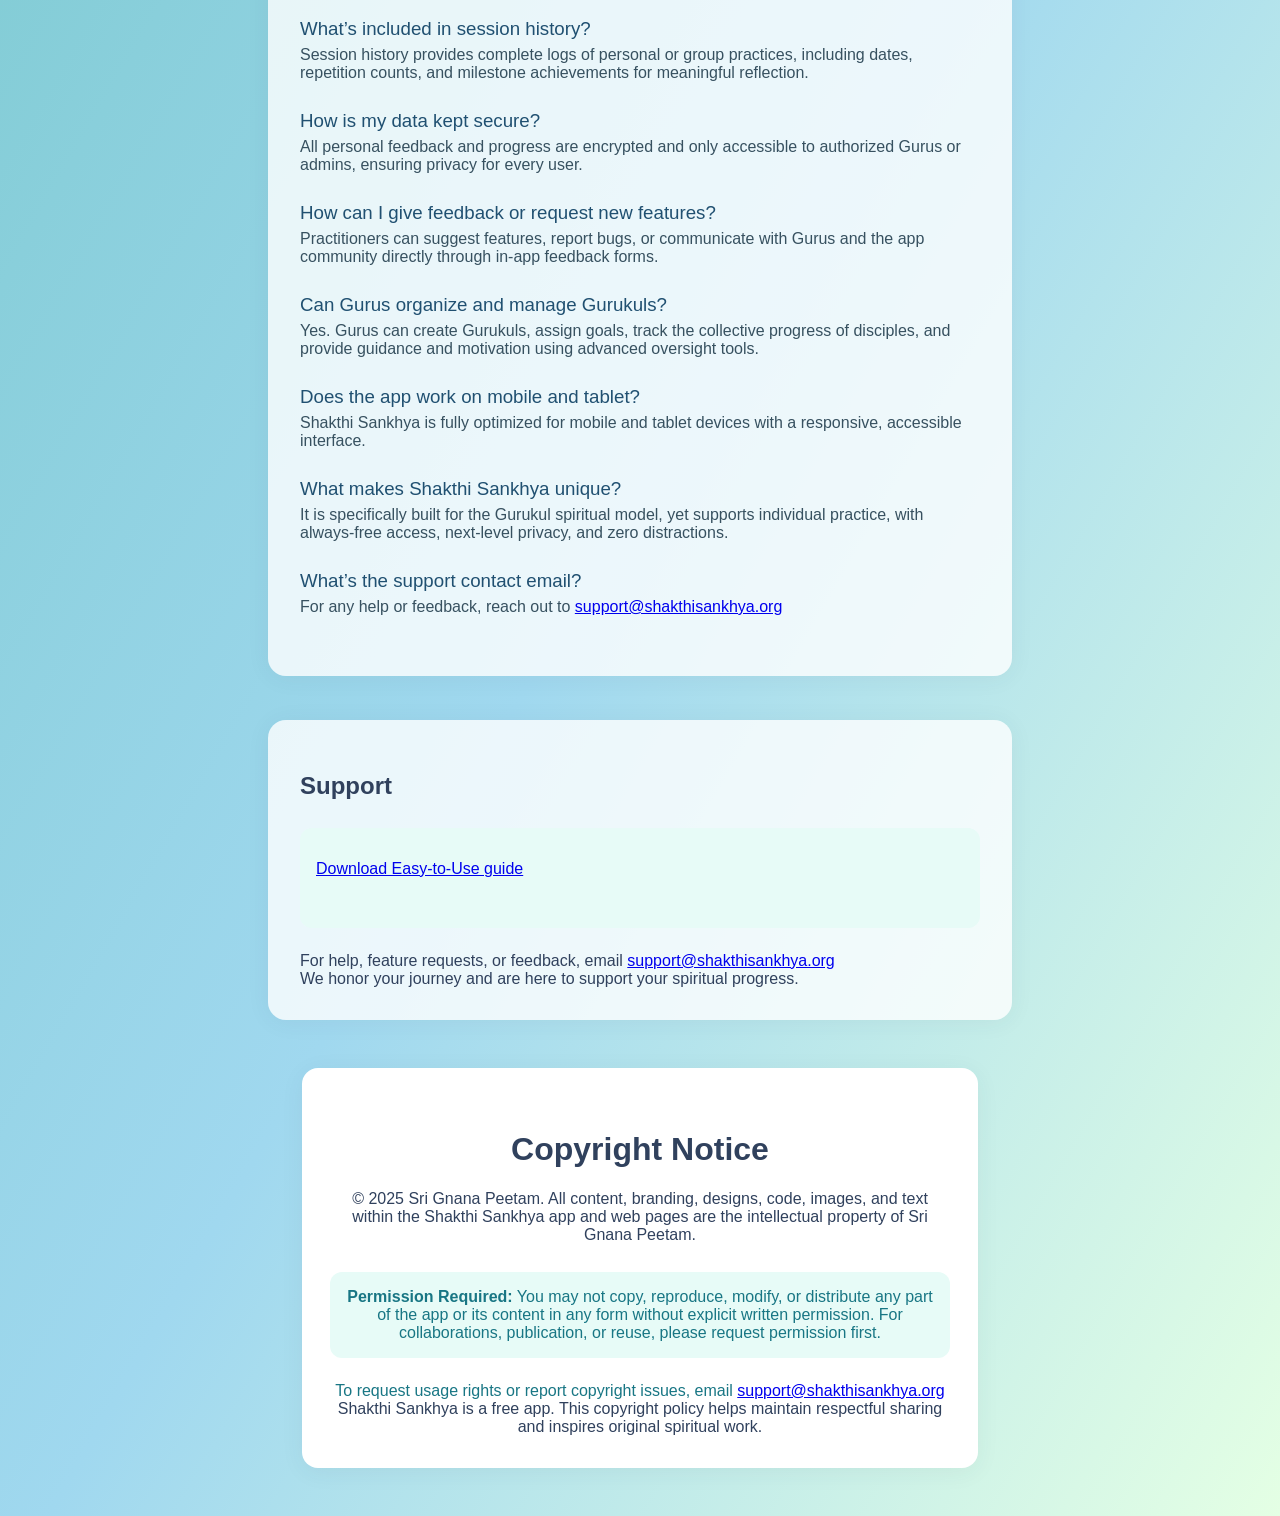
==== commit 30a89e87: "Remove Download Android APK" ====
--- a/index.html
+++ b/index.html
@@ -230,9 +230,9 @@
       alt="Get it on Google Play" style=" width:100%; height:auto;"/>
       </a>
 
-      <a href="https://drive.google.com/file/d/1KLblvq_27YRnYMdNjqD_dKbw61UDFCBu/view?usp=sharing" target="_blank" style="display:inline-block;width:120px;margin:8px;text-decoration:none;background:#3DDC84;color:#fff;font-weight:bold;border-radius:5px;padding:6px 0; font-size:16px; height:40px; line-height:24px; text-align:center;">
+      <!--<a href="https://drive.google.com/file/d/1KLblvq_27YRnYMdNjqD_dKbw61UDFCBu/view?usp=sharing" target="_blank" style="display:inline-block;width:120px;margin:8px;text-decoration:none;background:#3DDC84;color:#fff;font-weight:bold;border-radius:5px;padding:6px 0; font-size:16px; height:40px; line-height:24px; text-align:center;">
       Download Android APK
-      </a>
+      </a>-->
 
       <a href="https://mantra-zen-tracker.lovable.app" target="_blank" style="display:inline-block;width:120px;margin:8px;text-decoration:none;background:#3753e5;color:#fff;font-weight:bold;border-radius:5px;padding:6px 0; font-size:16px; height:40px; line-height:24px; text-align:center;">
   Access on the Web
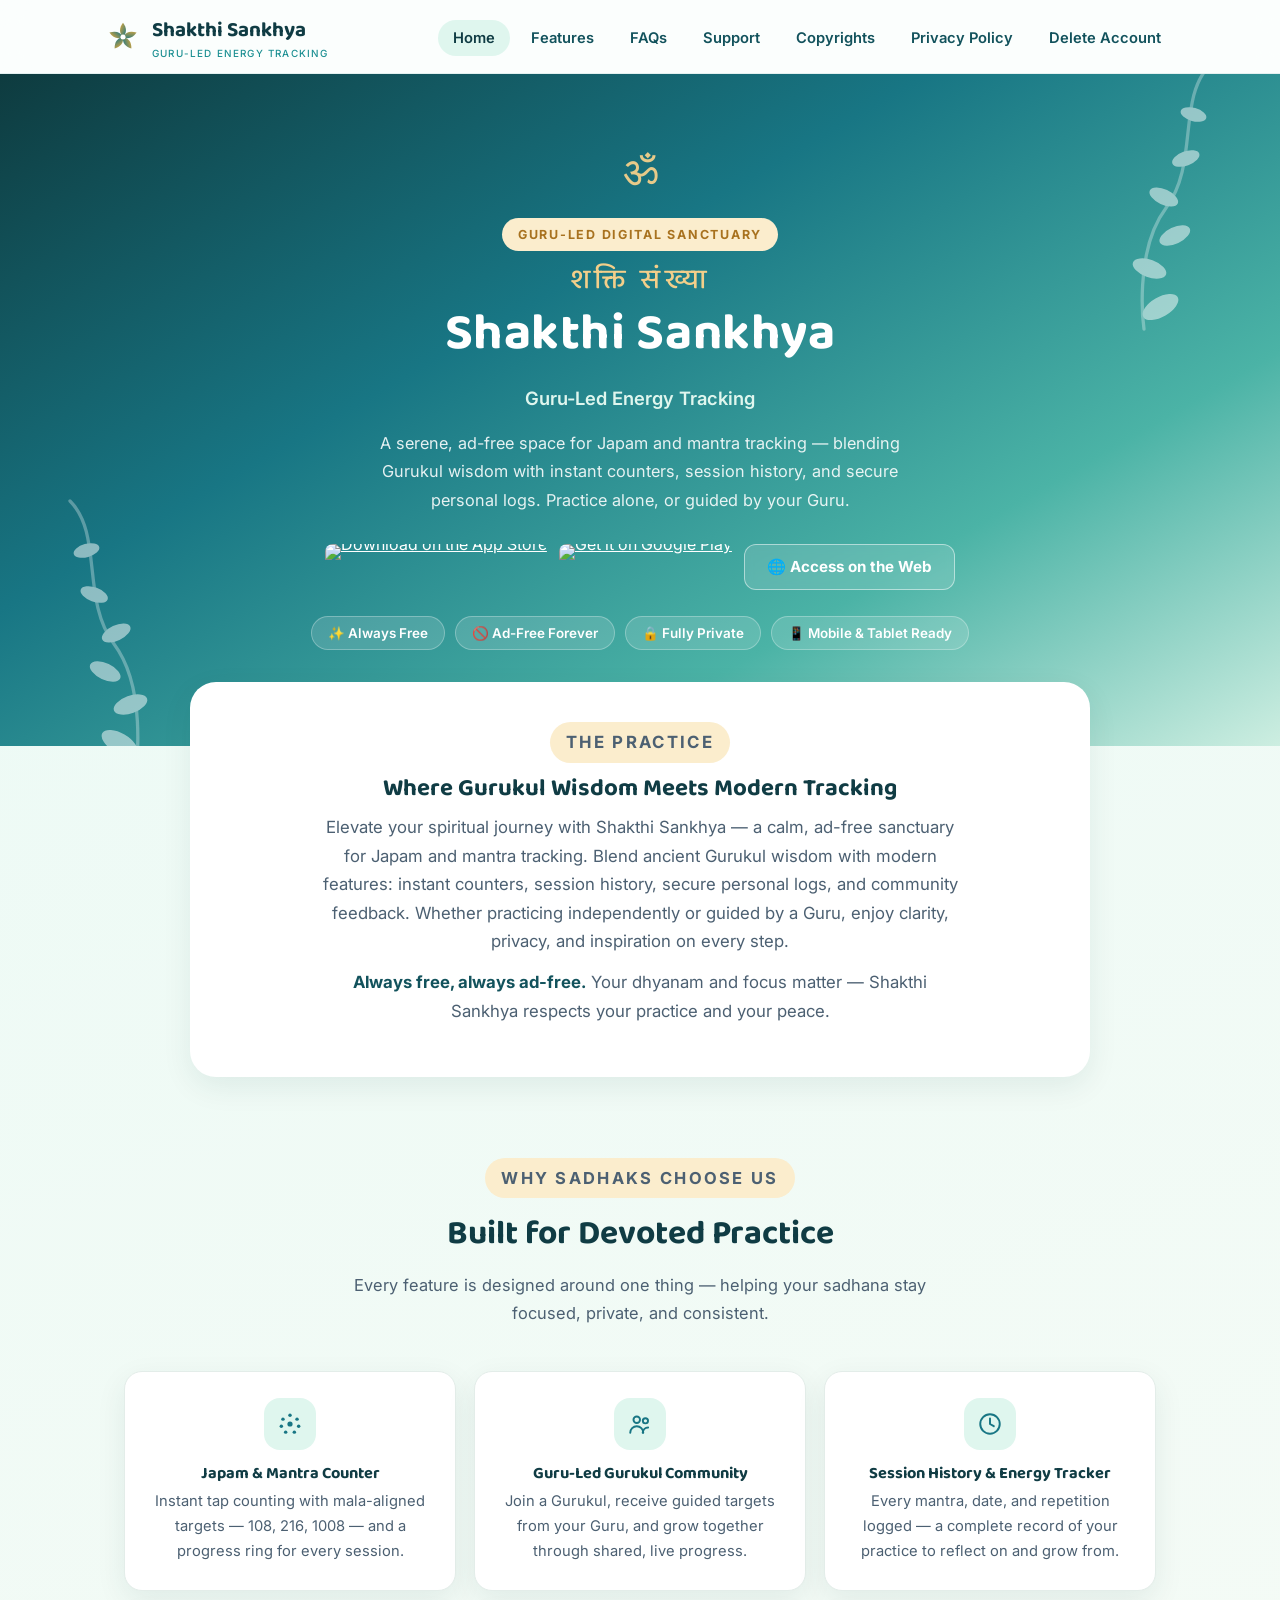
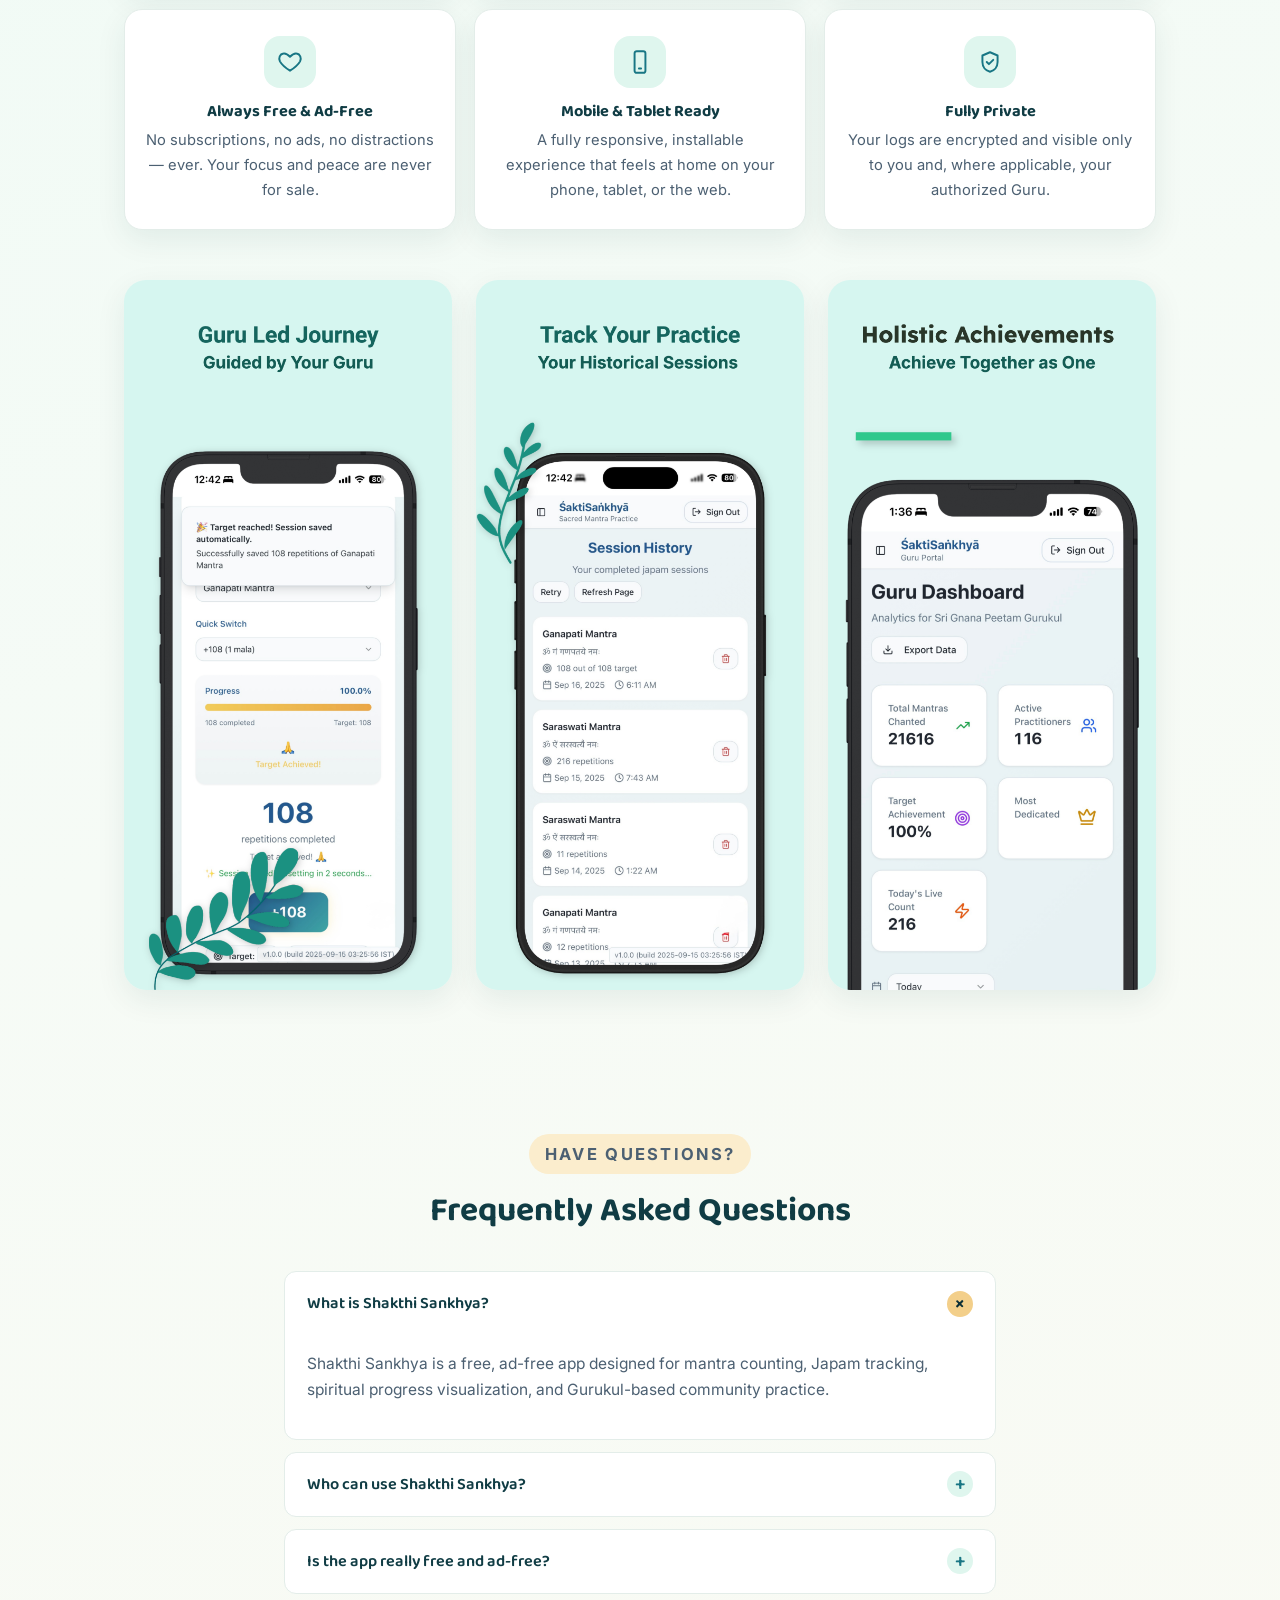
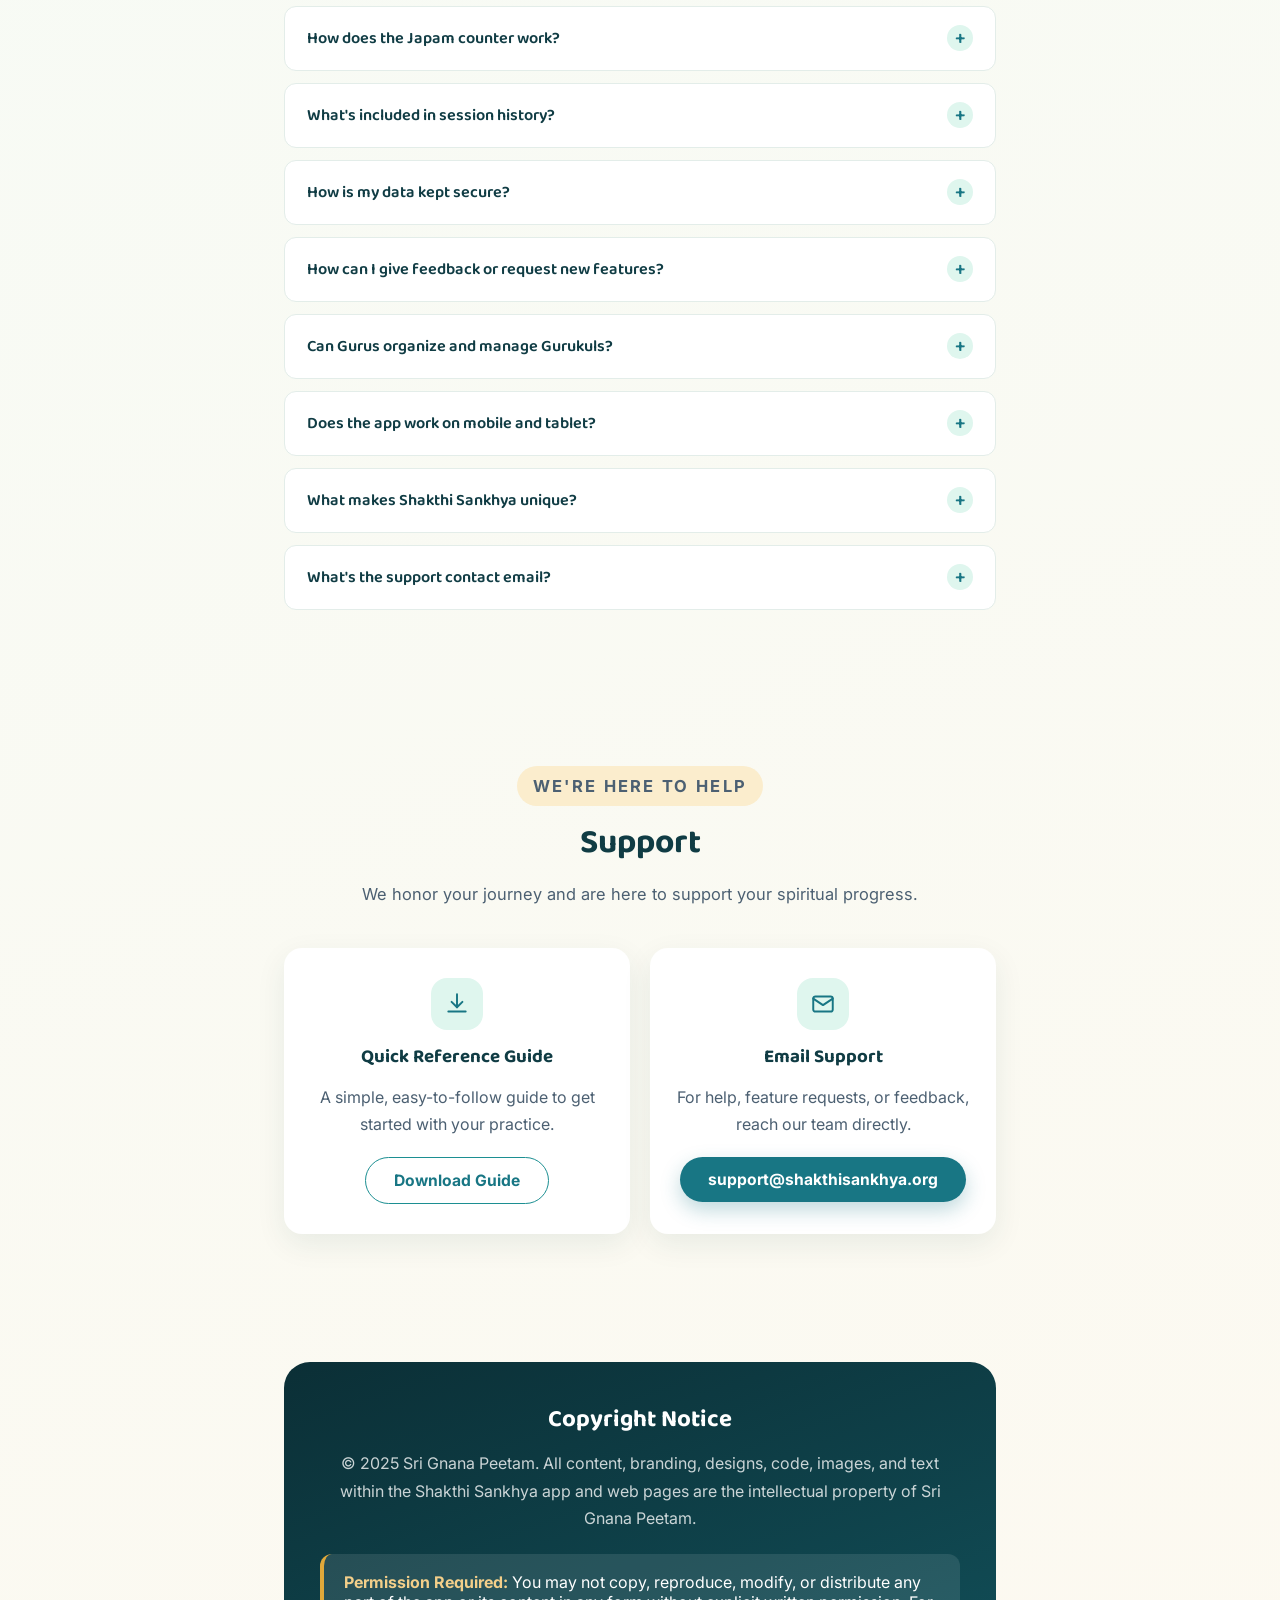
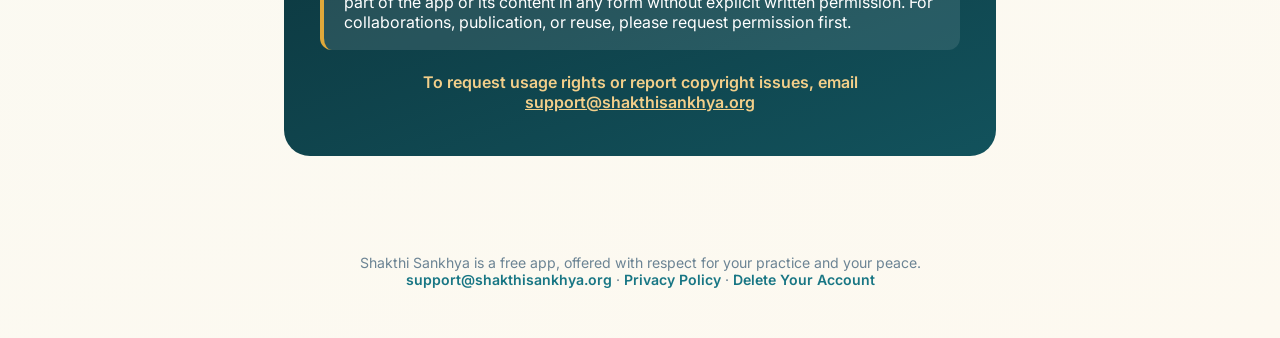
==== commit edd3e2b7: "Redesign site around the app's own visual language Rebuild index, privacy policy, and delete-account" ====
--- a/index.html
+++ b/index.html
@@ -3,329 +3,284 @@
 <head>
   <meta charset="UTF-8" />
   <meta name="viewport" content="width=device-width, initial-scale=1" />
+  <meta name="description" content="Shakthi Sankhya — a free, ad-free Japam and mantra counter with Guru-led Gurukul community tracking. Sacred practice, modern clarity." />
   <link rel="icon" type="image/png" href="appicon8.png">
-  <title>Shakthi Sankhya</title>
-  <style>
-    body {
-      min-height: 100vh;
-      margin: 0;
-      padding: 0;
-      font-family: 'Segoe UI', 'Helvetica Neue', Arial, sans-serif;
-      color: #30415d;
-      background: linear-gradient(120deg, #68c2be 0%, #a0d8ef 60%, #e4ffe4 100%);
-    }
-    .header {
-      background: rgba(255,255,255,0.8);
-      padding: 24px 0 12px 0;
-      text-align: center;
-      border-bottom: 1px solid #e5e9ea;
-    }
-    .header h1 {
-      margin: 0;
-      font-size: 2.4em;
-      font-weight: 600;
-      letter-spacing: 1px;
-      color: #187684;
-    }
-    nav {
-      display: flex;
-      justify-content: center;
-      gap: 32px;
-      margin: 18px 0;
-    }
-    nav a {
-      text-decoration: none;
-      font-weight: 500;
-      color: #2d767f;
-      padding: 8px 16px;
-      border-radius: 18px;
-      transition: background 0.2s;
-      background: rgba(255,255,255,0.5);
-    }
-    nav a:hover, nav a.active {
-      background: #e8ecf1;
-      color: #187684;
-    }
-    .container {
-      max-width: 620px;
-      margin: 3em auto;
-      background: #fff;
-      padding: 42px 28px 32px 28px;
-      box-shadow: 0 4px 24px rgba(48,65,93,0.06);
-      border-radius: 16px;
-      text-align: center;
-    }
-    .permission {
-      margin: 28px 0 24px 0;
-      background: #e7fbf7;
-      color: #187684;
-      border-radius: 12px;
-      padding: 16px;
-    }
-    .contact {
-      margin-top: 24px;
-      color: #187684;
-      font-size: 1em;
-    }
-    .content {
-      max-width: 680px;
-      margin: 44px auto;
-      padding: 32px;
-      background: rgba(255,255,255,0.8);
-      border-radius: 18px;
-      box-shadow: 0 2px 24px 0 rgba(48,65,93,0.06);
-    }
-    .marketing-block {
-      background: #e6f4f1;
-      border-radius: 14px;
-      padding: 24px 18px;
-      margin-bottom: 30px;
-      box-shadow: 0 2px 16px #e2eaea;
-      text-align: center;
-    }
-    .marketing-block h2 {
-      margin-top: 0;
-      color: #20797d;
-    }
-    .appstore-btn {
-      display:inline-block;
-      background:#187684;
-      color:#fff;
-      font-weight:600;
-      font-size:1.15em;
-      padding:10px 28px;
-      border-radius:8px;
-      margin: 18px 0 10px 0;
-      text-decoration:none;
-      letter-spacing:1px;
-      transition:background 0.15s;
-    }
-    .appstore-btn:hover {
-      background: #145b62;
-    }
-    .features-list {
-      margin-top:14px;
-      display:flex;
-      flex-wrap:wrap;
-      gap:12px;
-      justify-content:center;
-      font-size:1em;
-    }
-    .feature-tag {
-      background:#b1ebe1;
-      color:#287d7f;
-      padding:6px 18px;
-      margin:0 4px 6px 0;
-      border-radius:16px;
-      display:inline-block;
-      font-weight:500;
-      letter-spacing:0.5px;
-    }
-    .screenshots-row {
-      margin-top:20px;
-      text-align:center;
-    }
-    .screenshots-row img {
-      max-width:130px;
-      margin:0 8px 0 8px;
-      border-radius:10px;
-      box-shadow:0 1px 10px #e0e7ef;
-      vertical-align:middle;
-    }
-    .faq-list .faq {
-      margin-bottom: 28px;
-    }
-    .faq-list h3 {
-      margin-bottom: 6px;
-      font-weight: 500;
-      color: #205071;
-    }
-    .faq-list p {
-      margin: 0 0 10px 0;
-      color: #375160;
-      font-size: 1em;
-    }
-    @media (max-width: 600px) {
-      .content {
-        padding: 18px;
-        margin: 24px 6px;
-      }
-      nav {
-        gap: 12px;
-        font-size: 0.95em;
-      }
-      .screenshots-row img {
-        max-width: 100px;
-        margin:0 4px 8px 0;
-      }
-      .features-list { flex-direction:column; gap:6px;}
-    }
-    .back-to-top {
-    position: fixed;
-    bottom: 20px;
-    right: 20px;
-    background: #187684;
-    color: white;
-    padding: 12px 16px;
-    border-radius: 50%;
-    font-size: 18px;
-    font-weight: bold;
-    box-shadow: 0 4px 16px rgba(24, 118, 132, 0.3);
-    opacity: 0;
-    visibility: hidden;
-    transition: all 0.3s ease;
-    z-index: 100;
-}
-.back-to-top:hover {
-    background: #145b62;
-    transform: translateY(-2px);
-}
-.back-to-top.show {
-    opacity: 1;
-    visibility: visible;
-}
-@media (max-width: 600px) {
-  .main-menu {
-    display: flex;
-    flex-direction: column;
-    gap: 8px;
-  }
-  .main-menu a {
-    width: 100%;
-    padding: 12px 0;
-    text-align: left;
-    border-bottom: 1px solid #eee;
-  }
-}
-  </style>
+  <title>Shakthi Sankhya — Guru-Led Energy Tracking</title>
+  <link rel="preconnect" href="https://fonts.googleapis.com">
+  <link rel="preconnect" href="https://fonts.gstatic.com" crossorigin>
+  <link href="https://fonts.googleapis.com/css2?family=Baloo+2:wght@500;600;700;800&family=Inter:wght@400;500;600;700&display=swap" rel="stylesheet">
+  <link rel="stylesheet" href="assets/css/style.css">
 </head>
 <body>
-  <div class="header">
-    <h1>Shakthi Sankhya</h1>
-    <nav class="main-menu">
-      <a href="#home" class="active">Home</a>
-      <a href="#marketing">Marketing</a>
-      <a href="#faqs">FAQs</a>
-      <a href="#support">Support</a>
-      <a href="#copyrights">Copyrights</a>
-      <a href="https://deepuhub.github.io/ShakthiSankhya.github.io/privacypolicy" target="_blank" rel="noopener noreferrer">Privacy Policy</a>
-      <a href="https://deepuhub.github.io/ShakthiSankhya.github.io/deleteyouraccount" target="_blank" rel="noopener noreferrer">Delete Your Account</a>
-    </nav>
-  </div>
-  <div class="content" id="home">
-
-    <!-- MARKETING SECTION START -->
-    <div class="marketing-block" id="marketing">
-      <h2>Download ShakthiSankhya – Guru Led Energy Tracking</h2>
-      <!--<a class="appstore-btn" href="https://apps.apple.com/us/app/shakthisankhya/id6752577640" target="_blank">
-        Get it FREE on iOS
-      </a>-->
-      <a href="https://apps.apple.com/us/app/shakthisankhya/id6752577640" target="_blank" style="display:inline-block;width:135px;margin:8px;">
-      <img src="https://developer.apple.com/assets/elements/badges/download-on-the-app-store.svg" 
-      alt="Download on the App Store" style="width:100%; height:auto;"/>
+  <a class="skip-link" href="#main">Skip to content</a>
+
+  <header class="site-header">
+    <div class="nav-wrap">
+      <a class="brand" href="#home">
+        <svg class="brand-mark" viewBox="0 0 24 24" xmlns="http://www.w3.org/2000/svg" aria-hidden="true">
+          <defs>
+            <linearGradient id="lotusGrad" x1="0" y1="0" x2="1" y2="1">
+              <stop offset="0" stop-color="#e0a83a"/>
+              <stop offset="1" stop-color="#187684"/>
+            </linearGradient>
+          </defs>
+          <g fill="url(#lotusGrad)">
+            <path d="M12 3C9.5 6.2 9.5 9.4 12 12C14.5 9.4 14.5 6.2 12 3Z"/>
+            <path d="M12 3C9.5 6.2 9.5 9.4 12 12C14.5 9.4 14.5 6.2 12 3Z" transform="rotate(72 12 12)"/>
+            <path d="M12 3C9.5 6.2 9.5 9.4 12 12C14.5 9.4 14.5 6.2 12 3Z" transform="rotate(144 12 12)"/>
+            <path d="M12 3C9.5 6.2 9.5 9.4 12 12C14.5 9.4 14.5 6.2 12 3Z" transform="rotate(216 12 12)"/>
+            <path d="M12 3C9.5 6.2 9.5 9.4 12 12C14.5 9.4 14.5 6.2 12 3Z" transform="rotate(288 12 12)"/>
+            <circle cx="12" cy="12" r="1.6" fill="#fff"/>
+          </g>
+        </svg>
+        <span>Shakthi Sankhya<span class="brand-sub">Guru-Led Energy Tracking</span></span>
       </a>
-      
-      <a href="https://play.google.com/store/apps/details?id=com.ragJQwFcleAK.natively" target="_blank" style=" display:inline-block;width:150px;margin:8px;">
-      <img src="https://upload.wikimedia.org/wikipedia/commons/7/78/Google_Play_Store_badge_EN.svg" 
-      alt="Get it on Google Play" style=" width:100%; height:auto;"/>
-      </a>
-
-      <!--<a href="https://drive.google.com/file/d/1KLblvq_27YRnYMdNjqD_dKbw61UDFCBu/view?usp=sharing" target="_blank" style="display:inline-block;width:120px;margin:8px;text-decoration:none;background:#3DDC84;color:#fff;font-weight:bold;border-radius:5px;padding:6px 0; font-size:16px; height:40px; line-height:24px; text-align:center;">
-      Download Android APK
-      </a>-->
-
-      <a href="https://mantra-zen-tracker.lovable.app" target="_blank" style="display:inline-block;width:120px;margin:8px;text-decoration:none;background:#3753e5;color:#fff;font-weight:bold;border-radius:5px;padding:6px 0; font-size:16px; height:40px; line-height:24px; text-align:center;">
-  Access on the Web
-</a>
-
-      <div class="features-list">
-        <span class="feature-tag">Japam & Mantra Counter</span>
-        <span class="feature-tag">Guru-Led Gurukul Community</span>
-        <span class="feature-tag">Session History & Energy Tracker</span>
-        <span class="feature-tag">Always Free & Ad-Free</span>
-        <span class="feature-tag">Mobile & Tablet Ready</span>
-        <span class="feature-tag">Fully Private</span>
-      </div>
-      <div class="screenshots-row">
-        <!-- Replace these src attributes with your real screenshot images -->
-        <img src="screenshot1.png" alt="Japam Counter">
-        <img src="screenshot2.png" alt="Gurukul Dashboard">
-        <img src="screenshot3.png" alt="Session Log">
-      </div>
+      <button class="nav-toggle" id="navToggle" aria-label="Toggle menu" aria-expanded="false"><span></span></button>
+      <ul class="main-menu" id="mainMenu">
+        <li><a href="#home" class="active">Home</a></li>
+        <li><a href="#features">Features</a></li>
+        <li><a href="#faqs">FAQs</a></li>
+        <li><a href="#support">Support</a></li>
+        <li><a href="#copyrights">Copyrights</a></li>
+        <li><a href="privacypolicy.html">Privacy Policy</a></li>
+        <li><a href="deleteyouraccount.html">Delete Account</a></li>
+      </ul>
     </div>
-    <!-- MARKETING SECTION END -->
-
-    <h2>Guru Led Energy Tracking</h2>
-    <p>
-      Elevate your spiritual journey with Shakthi Sankhya—a serene, ad-free space for Japam and mantra tracking. 
-      Blend ancient Gurukul wisdom with modern features: instant counters, session history, secure personal logs, and community feedback.
-      Whether practicing independently or guided by a Guru, enjoy clarity, privacy, and inspiration on every step. 
-      Join a calm digital sanctuary where every mantra and mindful habit shapes your energy.
-    </p>
-    <p>
-      <b>Always free, always ad-free.</b> Your dhyanam and focus matter—Shakthi Sankhya respects your practice and your peace.
-    </p>
-  </div>
-  <div class="content" id="faqs">
-    <h2>Frequently Asked Questions</h2>
-    <div class="faq-list">
-      <div class="faq"><h3>What is Shakthi Sankhya?</h3><p>Shakthi Sankhya is a free, ad-free app designed for mantra counting, Japam tracking, spiritual progress visualization, and Gurukul-based community practice.</p></div>
-      <div class="faq"><h3>Who can use Shakthi Sankhya?</h3><p>Both independent practitioners and Gurus or spiritual mentors can use the app, with dedicated features and dashboards for each role.</p></div>
-      <div class="faq"><h3>Is the app really free and ad-free?</h3><p>Yes. Shakthi Sankhya is always free and contains no advertisements, respecting the focus and serenity of your spiritual path.</p></div>
-      <div class="faq"><h3>How does the Japam counter work?</h3><p>The Instant Japam Counter lets you tap for each repetition, set target counts, and instantly see your progress—perfect for focused practice.</p></div>
-      <div class="faq"><h3>What’s included in session history?</h3><p>Session history provides complete logs of personal or group practices, including dates, repetition counts, and milestone achievements for meaningful reflection.</p></div>
-      <div class="faq"><h3>How is my data kept secure?</h3><p>All personal feedback and progress are encrypted and only accessible to authorized Gurus or admins, ensuring privacy for every user.</p></div>
-      <div class="faq"><h3>How can I give feedback or request new features?</h3><p>Practitioners can suggest features, report bugs, or communicate with Gurus and the app community directly through in-app feedback forms.</p></div>
-      <div class="faq"><h3>Can Gurus organize and manage Gurukuls?</h3><p>Yes. Gurus can create Gurukuls, assign goals, track the collective progress of disciples, and provide guidance and motivation using advanced oversight tools.</p></div>
-      <div class="faq"><h3>Does the app work on mobile and tablet?</h3><p>Shakthi Sankhya is fully optimized for mobile and tablet devices with a responsive, accessible interface.</p></div>
-      <div class="faq"><h3>What makes Shakthi Sankhya unique?</h3><p>It is specifically built for the Gurukul spiritual model, yet supports individual practice, with always-free access, next-level privacy, and zero distractions.</p></div>
-      <div class="faq"><h3>What’s the support contact email?</h3><p>For any help or feedback, reach out to <a href="mailto:support@shakthisankhya.org">support@shakthisankhya.org</a></p></div>
+  </header>
+
+  <main id="main">
+    <section class="hero" id="home">
+      <svg class="hero-leaf left" viewBox="0 0 200 260" fill="none" xmlns="http://www.w3.org/2000/svg" aria-hidden="true">
+        <path d="M40 250C40 250 30 180 60 140C90 100 70 40 100 10" stroke="#ffffff" stroke-width="3" stroke-linecap="round" opacity="0.6"/>
+        <g fill="#ffffff">
+          <ellipse cx="55" cy="230" rx="18" ry="9" transform="rotate(-30 55 230)"/>
+          <ellipse cx="45" cy="195" rx="16" ry="8" transform="rotate(20 45 195)"/>
+          <ellipse cx="68" cy="165" rx="15" ry="7.5" transform="rotate(-25 68 165)"/>
+          <ellipse cx="58" cy="130" rx="14" ry="7" transform="rotate(25 58 130)"/>
+          <ellipse cx="78" cy="95" rx="13" ry="6.5" transform="rotate(-20 78 95)"/>
+          <ellipse cx="85" cy="55" rx="12" ry="6" transform="rotate(15 85 55)"/>
+        </g>
+      </svg>
+      <svg class="hero-leaf right" viewBox="0 0 200 260" fill="none" xmlns="http://www.w3.org/2000/svg" aria-hidden="true">
+        <path d="M40 250C40 250 30 180 60 140C90 100 70 40 100 10" stroke="#ffffff" stroke-width="3" stroke-linecap="round" opacity="0.6"/>
+        <g fill="#ffffff">
+          <ellipse cx="55" cy="230" rx="18" ry="9" transform="rotate(-30 55 230)"/>
+          <ellipse cx="45" cy="195" rx="16" ry="8" transform="rotate(20 45 195)"/>
+          <ellipse cx="68" cy="165" rx="15" ry="7.5" transform="rotate(-25 68 165)"/>
+          <ellipse cx="58" cy="130" rx="14" ry="7" transform="rotate(25 58 130)"/>
+          <ellipse cx="78" cy="95" rx="13" ry="6.5" transform="rotate(-20 78 95)"/>
+          <ellipse cx="85" cy="55" rx="12" ry="6" transform="rotate(15 85 55)"/>
+        </g>
+      </svg>
+
+      <div class="hero-inner">
+        <div class="hero-om" aria-hidden="true">ॐ</div>
+        <p class="eyebrow">Guru-Led Digital Sanctuary</p>
+        <h1><span class="sanskrit">शक्ति संख्या</span>Shakthi Sankhya</h1>
+        <p class="hero-tagline">Guru-Led Energy Tracking</p>
+        <p class="hero-desc">
+          A serene, ad-free space for Japam and mantra tracking — blending Gurukul wisdom with instant counters,
+          session history, and secure personal logs. Practice alone, or guided by your Guru.
+        </p>
+
+        <div class="store-row">
+          <a href="https://apps.apple.com/us/app/shakthisankhya/id6752577640" target="_blank" rel="noopener noreferrer">
+            <img src="https://developer.apple.com/assets/elements/badges/download-on-the-app-store.svg" alt="Download on the App Store">
+          </a>
+          <a href="https://play.google.com/store/apps/details?id=com.ragJQwFcleAK.natively" target="_blank" rel="noopener noreferrer">
+            <img src="https://upload.wikimedia.org/wikipedia/commons/7/78/Google_Play_Store_badge_EN.svg" alt="Get it on Google Play">
+          </a>
+          <a class="btn-web" href="https://mantra-zen-tracker.lovable.app" target="_blank" rel="noopener noreferrer">
+            🌐 Access on the Web
+          </a>
+        </div>
+
+        <div class="trust-row">
+          <span class="trust-chip">✨ Always Free</span>
+          <span class="trust-chip">🚫 Ad-Free Forever</span>
+          <span class="trust-chip">🔒 Fully Private</span>
+          <span class="trust-chip">📱 Mobile &amp; Tablet Ready</span>
+        </div>
+      </div>
+    </section>
+
+    <div class="lede-card">
+      <p class="eyebrow">The Practice</p>
+      <h2>Where Gurukul Wisdom Meets Modern Tracking</h2>
+      <p>
+        Elevate your spiritual journey with Shakthi Sankhya — a calm, ad-free sanctuary for Japam and mantra tracking.
+        Blend ancient Gurukul wisdom with modern features: instant counters, session history, secure personal logs,
+        and community feedback. Whether practicing independently or guided by a Guru, enjoy clarity, privacy, and
+        inspiration on every step.
+      </p>
+      <p><strong>Always free, always ad-free.</strong> Your dhyanam and focus matter — Shakthi Sankhya respects your practice and your peace.</p>
     </div>
-  </div>
-  <div class="content" id="support">
-    <h2>Support</h2>
-    <div class="permission">
-    <p>
-      <a href="Shakthi Sankhya _ Quick Reference Guide.pdf" target="_blank">Download Easy-to-Use guide</a>
-      <br><br>
-    </p>
-    </div>
-    For help, feature requests, or feedback, email <a href="mailto:support@shakthisankhya.org">support@shakthisankhya.org</a>
-      <br>
-      We honor your journey and are here to support your spiritual progress.
-  </div>
-  <div class="container" id="copyrights">
-    <h1>Copyright Notice</h1>
-    <p>
-      © 2025 Sri Gnana Peetam. All content, branding, designs, code, images, and text within the Shakthi Sankhya app and web pages are the intellectual property of Sri Gnana Peetam.
-    </p>
-    <div class="permission">
-      <b>Permission Required:</b>  
-      You may not copy, reproduce, modify, or distribute any part of the app or its content in any form without explicit written permission. For collaborations, publication, or reuse, please request permission first.
-    </div>
-    <div class="contact">
-      To request usage rights or report copyright issues, email  
-      <a href="mailto:support@shakthisankhya.org">support@shakthisankhya.org</a>
-    </div>
-    <footer>
-      Shakthi Sankhya is a free app. This copyright policy helps maintain respectful sharing and inspires original spiritual work.
-    </footer>
-  </div>
-<!-- Add before closing </body> -->
-<a href="#" class="back-to-top" id="backToTop">↑</a>
-<script>
-window.addEventListener('scroll', function() {
-    var backToTop = document.getElementById('backToTop');
-    if (window.pageYOffset > 300) {
-        backToTop.classList.add('show');
-    } else {
-        backToTop.classList.remove('show');
-    }
-});
-document.getElementById('backToTop').addEventListener('click', function(e) {
-    e.preventDefault();
-    window.scrollTo({ top: 0, behavior: 'smooth' });
-});
-</script>
+
+    <section class="section" id="features">
+      <div class="section-head">
+        <p class="eyebrow">Why Sadhaks Choose Us</p>
+        <h2>Built for Devoted Practice</h2>
+        <p>Every feature is designed around one thing — helping your sadhana stay focused, private, and consistent.</p>
+      </div>
+
+      <div class="feature-grid">
+        <div class="feature-card">
+          <div class="feature-icon">
+            <svg viewBox="0 0 24 24" fill="currentColor"><circle cx="12" cy="4" r="1.6"/><circle cx="18.5" cy="7.5" r="1.6"/><circle cx="20" cy="14" r="1.6"/><circle cx="16" cy="19.5" r="1.6"/><circle cx="8" cy="19.5" r="1.6"/><circle cx="4" cy="14" r="1.6"/><circle cx="5.5" cy="7.5" r="1.6"/><circle cx="12" cy="12" r="2.4"/></svg>
+          </div>
+          <h3>Japam &amp; Mantra Counter</h3>
+          <p>Instant tap counting with mala-aligned targets — 108, 216, 1008 — and a progress ring for every session.</p>
+        </div>
+        <div class="feature-card">
+          <div class="feature-icon">
+            <svg viewBox="0 0 24 24" fill="none" stroke="currentColor" stroke-width="1.8" stroke-linecap="round" stroke-linejoin="round"><circle cx="9" cy="8" r="3"/><path d="M3 20c0-3.3 2.7-6 6-6s6 2.7 6 6"/><circle cx="17" cy="9" r="2.4"/><path d="M14.5 20c.3-2.7 2.3-4.8 5-4.8"/></svg>
+          </div>
+          <h3>Guru-Led Gurukul Community</h3>
+          <p>Join a Gurukul, receive guided targets from your Guru, and grow together through shared, live progress.</p>
+        </div>
+        <div class="feature-card">
+          <div class="feature-icon">
+            <svg viewBox="0 0 24 24" fill="none" stroke="currentColor" stroke-width="1.8" stroke-linecap="round" stroke-linejoin="round"><circle cx="12" cy="12" r="9"/><path d="M12 7v5l3.5 2"/></svg>
+          </div>
+          <h3>Session History &amp; Energy Tracker</h3>
+          <p>Every mantra, date, and repetition logged — a complete record of your practice to reflect on and grow from.</p>
+        </div>
+        <div class="feature-card">
+          <div class="feature-icon">
+            <svg viewBox="0 0 24 24" fill="none" stroke="currentColor" stroke-width="1.8" stroke-linecap="round" stroke-linejoin="round"><path d="M12 20s-7-4.4-9.3-8.6C1.2 8 2.6 4.8 6 4.2c2-.4 3.7.6 6 3 2.3-2.4 4-3.4 6-3 3.4.6 4.8 3.8 3.3 7.2C19 15.6 12 20 12 20z"/></svg>
+          </div>
+          <h3>Always Free &amp; Ad-Free</h3>
+          <p>No subscriptions, no ads, no distractions — ever. Your focus and peace are never for sale.</p>
+        </div>
+        <div class="feature-card">
+          <div class="feature-icon">
+            <svg viewBox="0 0 24 24" fill="none" stroke="currentColor" stroke-width="1.8" stroke-linecap="round" stroke-linejoin="round"><rect x="7" y="2" width="10" height="20" rx="2"/><line x1="11" y1="18" x2="13" y2="18"/></svg>
+          </div>
+          <h3>Mobile &amp; Tablet Ready</h3>
+          <p>A fully responsive, installable experience that feels at home on your phone, tablet, or the web.</p>
+        </div>
+        <div class="feature-card">
+          <div class="feature-icon">
+            <svg viewBox="0 0 24 24" fill="none" stroke="currentColor" stroke-width="1.8" stroke-linecap="round" stroke-linejoin="round"><path d="M12 3l7 3v6c0 4.6-3 8-7 9-4-1-7-4.4-7-9V6l7-3z"/><path d="M9 12l2 2 4-4"/></svg>
+          </div>
+          <h3>Fully Private</h3>
+          <p>Your logs are encrypted and visible only to you and, where applicable, your authorized Guru.</p>
+        </div>
+      </div>
+
+      <div class="showcase">
+        <div class="showcase-item"><img src="screenshot1.png" alt="Guru Led Journey — target achieved screen"></div>
+        <div class="showcase-item"><img src="screenshot2.png" alt="Session history — your historical sessions"></div>
+        <div class="showcase-item"><img src="screenshot3.png" alt="Guru dashboard — holistic achievements"></div>
+      </div>
+    </section>
+
+    <section class="section section-narrow" id="faqs">
+      <div class="section-head">
+        <p class="eyebrow">Have Questions?</p>
+        <h2>Frequently Asked Questions</h2>
+      </div>
+      <div class="faq-list">
+        <details class="faq-item" open>
+          <summary>What is Shakthi Sankhya?<span class="faq-plus">+</span></summary>
+          <div class="faq-body"><p>Shakthi Sankhya is a free, ad-free app designed for mantra counting, Japam tracking, spiritual progress visualization, and Gurukul-based community practice.</p></div>
+        </details>
+        <details class="faq-item">
+          <summary>Who can use Shakthi Sankhya?<span class="faq-plus">+</span></summary>
+          <div class="faq-body"><p>Both independent practitioners and Gurus or spiritual mentors can use the app, with dedicated features and dashboards for each role.</p></div>
+        </details>
+        <details class="faq-item">
+          <summary>Is the app really free and ad-free?<span class="faq-plus">+</span></summary>
+          <div class="faq-body"><p>Yes. Shakthi Sankhya is always free and contains no advertisements, respecting the focus and serenity of your spiritual path.</p></div>
+        </details>
+        <details class="faq-item">
+          <summary>How does the Japam counter work?<span class="faq-plus">+</span></summary>
+          <div class="faq-body"><p>The Instant Japam Counter lets you tap for each repetition, set target counts, and instantly see your progress — perfect for focused practice.</p></div>
+        </details>
+        <details class="faq-item">
+          <summary>What's included in session history?<span class="faq-plus">+</span></summary>
+          <div class="faq-body"><p>Session history provides complete logs of personal or group practices, including dates, repetition counts, and milestone achievements for meaningful reflection.</p></div>
+        </details>
+        <details class="faq-item">
+          <summary>How is my data kept secure?<span class="faq-plus">+</span></summary>
+          <div class="faq-body"><p>All personal feedback and progress are encrypted and only accessible to authorized Gurus or admins, ensuring privacy for every user.</p></div>
+        </details>
+        <details class="faq-item">
+          <summary>How can I give feedback or request new features?<span class="faq-plus">+</span></summary>
+          <div class="faq-body"><p>Practitioners can suggest features, report bugs, or communicate with Gurus and the app community directly through in-app feedback forms.</p></div>
+        </details>
+        <details class="faq-item">
+          <summary>Can Gurus organize and manage Gurukuls?<span class="faq-plus">+</span></summary>
+          <div class="faq-body"><p>Yes. Gurus can create Gurukuls, assign goals, track the collective progress of disciples, and provide guidance and motivation using advanced oversight tools.</p></div>
+        </details>
+        <details class="faq-item">
+          <summary>Does the app work on mobile and tablet?<span class="faq-plus">+</span></summary>
+          <div class="faq-body"><p>Shakthi Sankhya is fully optimized for mobile and tablet devices with a responsive, accessible interface.</p></div>
+        </details>
+        <details class="faq-item">
+          <summary>What makes Shakthi Sankhya unique?<span class="faq-plus">+</span></summary>
+          <div class="faq-body"><p>It is specifically built for the Gurukul spiritual model, yet supports individual practice, with always-free access, next-level privacy, and zero distractions.</p></div>
+        </details>
+        <details class="faq-item">
+          <summary>What's the support contact email?<span class="faq-plus">+</span></summary>
+          <div class="faq-body"><p>For any help or feedback, reach out to <a href="mailto:support@shakthisankhya.org">support@shakthisankhya.org</a></p></div>
+        </details>
+      </div>
+    </section>
+
+    <section class="section section-narrow" id="support">
+      <div class="section-head">
+        <p class="eyebrow">We're Here to Help</p>
+        <h2>Support</h2>
+        <p>We honor your journey and are here to support your spiritual progress.</p>
+      </div>
+      <div class="support-grid">
+        <div class="support-card">
+          <div class="feature-icon">
+            <svg viewBox="0 0 24 24" fill="none" stroke="currentColor" stroke-width="1.8" stroke-linecap="round" stroke-linejoin="round"><path d="M12 3v12"/><path d="M7 10l5 5 5-5"/><path d="M4 19h16"/></svg>
+          </div>
+          <h3>Quick Reference Guide</h3>
+          <p>A simple, easy-to-follow guide to get started with your practice.</p>
+          <a class="btn btn-outline" href="Shakthi Sankhya _ Quick Reference Guide.pdf" target="_blank">Download Guide</a>
+        </div>
+        <div class="support-card">
+          <div class="feature-icon">
+            <svg viewBox="0 0 24 24" fill="none" stroke="currentColor" stroke-width="1.8" stroke-linecap="round" stroke-linejoin="round"><rect x="3" y="5" width="18" height="14" rx="2"/><path d="M3 7l9 6 9-6"/></svg>
+          </div>
+          <h3>Email Support</h3>
+          <p>For help, feature requests, or feedback, reach our team directly.</p>
+          <a class="btn btn-primary" href="mailto:support@shakthisankhya.org">support@shakthisankhya.org</a>
+        </div>
+      </div>
+    </section>
+
+    <section class="section section-narrow" id="copyrights">
+      <div class="copyright-card">
+        <h2>Copyright Notice</h2>
+        <p>
+          © 2025 Sri Gnana Peetam. All content, branding, designs, code, images, and text within the Shakthi Sankhya
+          app and web pages are the intellectual property of Sri Gnana Peetam.
+        </p>
+        <div class="callout">
+          <b>Permission Required:</b> You may not copy, reproduce, modify, or distribute any part of the app or its
+          content in any form without explicit written permission. For collaborations, publication, or reuse,
+          please request permission first.
+        </div>
+        <div class="contact">
+          To request usage rights or report copyright issues, email <a href="mailto:support@shakthisankhya.org">support@shakthisankhya.org</a>
+        </div>
+      </div>
+    </section>
+  </main>
+
+  <footer class="site-footer">
+    Shakthi Sankhya is a free app, offered with respect for your practice and your peace.<br>
+    <a href="mailto:support@shakthisankhya.org">support@shakthisankhya.org</a> ·
+    <a href="privacypolicy.html">Privacy Policy</a> ·
+    <a href="deleteyouraccount.html">Delete Your Account</a>
+  </footer>
+
+  <a href="#" class="back-to-top" id="backToTop" aria-label="Back to top">↑</a>
+  <script src="assets/js/main.js"></script>
 </body>
 </html>
--- a/assets/css/style.css
+++ b/assets/css/style.css
@@ -0,0 +1,733 @@
+/* =========================================================
+   Shakthi Sankhya — Shared Design System
+   A calm, guru-led digital sanctuary for mantra practice.
+   Palette + type drawn from the app's own product screens:
+   mala-mint gradients, temple teal, deeksha gold, botanical leaf motifs.
+   ========================================================= */
+
+:root {
+  /* --- Core palette --- */
+  --teal-950: #0b2f36;
+  --teal-900: #103c44;
+  --teal-800: #12525c;
+  --teal-700: #187684;
+  --teal-600: #1c8f92;
+  --teal-500: #2fa39a;
+  --teal-300: #7fd1c9;
+  --mint-200: #bdeee0;
+  --mint-100: #dff6ee;
+  --mint-050: #f2fbf7;
+
+  --gold-700: #a8721f;
+  --gold-600: #c8902c;
+  --gold-500: #e0a83a;
+  --gold-300: #f3cf8a;
+  --gold-100: #fbedcd;
+
+  --cream: #fffaf0;
+  --paper: #ffffff;
+
+  --ink-900: #1f2f3d;
+  --ink-700: #30415d;
+  --ink-500: #4c6072;
+  --ink-400: #6c8494;
+  --ink-200: #a9bdc7;
+
+  --line: #e3ede9;
+
+  /* --- Gradients --- */
+  --gradient-hero: linear-gradient(150deg, #0e3b3f 0%, #187684 38%, #4bb3a6 72%, #cdeee1 100%);
+  --gradient-body: linear-gradient(160deg, #eafaf5 0%, #f6fbf6 45%, #fdf9f0 100%);
+  --gradient-gold: linear-gradient(120deg, var(--gold-500), var(--gold-300));
+
+  /* --- Shape & shadow --- */
+  --radius-lg: 26px;
+  --radius-md: 18px;
+  --radius-sm: 12px;
+  --shadow-card: 0 10px 30px rgba(16, 60, 68, 0.08);
+  --shadow-card-hover: 0 16px 40px rgba(16, 60, 68, 0.14);
+  --shadow-btn: 0 8px 20px rgba(24, 118, 132, 0.28);
+
+  /* --- Type --- */
+  --font-display: 'Baloo 2', 'Segoe UI', sans-serif;
+  --font-body: 'Inter', 'Segoe UI', Arial, sans-serif;
+}
+
+* { box-sizing: border-box; }
+
+html { scroll-behavior: smooth; }
+
+body {
+  margin: 0;
+  padding: 0;
+  min-height: 100vh;
+  font-family: var(--font-body);
+  color: var(--ink-700);
+  background: var(--gradient-body);
+  -webkit-font-smoothing: antialiased;
+}
+
+img { max-width: 100%; display: block; }
+
+a { color: inherit; }
+
+p { line-height: 1.7; }
+
+h1, h2, h3, h4 {
+  font-family: var(--font-display);
+  color: var(--teal-900);
+  margin: 0 0 0.4em;
+  line-height: 1.2;
+}
+
+.eyebrow {
+  display: inline-flex;
+  align-items: center;
+  gap: 8px;
+  font-family: var(--font-body);
+  font-weight: 700;
+  font-size: 0.78rem;
+  letter-spacing: 0.14em;
+  text-transform: uppercase;
+  color: var(--gold-700);
+  background: var(--gold-100);
+  padding: 6px 16px;
+  border-radius: 999px;
+}
+
+/* =========== Skip link / accessibility =========== */
+.skip-link {
+  position: absolute;
+  left: -999px;
+  top: 0;
+  background: var(--teal-900);
+  color: #fff;
+  padding: 10px 18px;
+  border-radius: 0 0 10px 0;
+  z-index: 999;
+}
+.skip-link:focus { left: 0; }
+
+/* =========================================================
+   Header / Nav
+   ========================================================= */
+.site-header {
+  position: sticky;
+  top: 0;
+  z-index: 200;
+  background: rgba(255, 255, 255, 0.78);
+  backdrop-filter: blur(14px);
+  -webkit-backdrop-filter: blur(14px);
+  border-bottom: 1px solid rgba(24, 118, 132, 0.1);
+}
+
+.nav-wrap {
+  max-width: 1120px;
+  margin: 0 auto;
+  padding: 14px 24px;
+  display: flex;
+  align-items: center;
+  justify-content: space-between;
+  gap: 20px;
+}
+
+.brand {
+  display: flex;
+  align-items: center;
+  gap: 10px;
+  text-decoration: none;
+  font-family: var(--font-display);
+  font-weight: 700;
+  font-size: 1.3rem;
+  color: var(--teal-900);
+}
+
+.brand-mark {
+  width: 38px;
+  height: 38px;
+  flex-shrink: 0;
+}
+
+.brand-sub {
+  display: block;
+  font-family: var(--font-body);
+  font-weight: 500;
+  font-size: 0.62rem;
+  letter-spacing: 0.12em;
+  text-transform: uppercase;
+  color: var(--teal-600);
+}
+
+.main-menu {
+  display: flex;
+  align-items: center;
+  gap: 6px;
+  flex-wrap: wrap;
+  list-style: none;
+  margin: 0;
+  padding: 0;
+}
+
+.main-menu a {
+  text-decoration: none;
+  font-weight: 600;
+  font-size: 0.92rem;
+  color: var(--teal-800);
+  padding: 9px 15px;
+  border-radius: 999px;
+  transition: background 0.2s, color 0.2s;
+  white-space: nowrap;
+}
+
+.main-menu a:hover,
+.main-menu a.active {
+  background: var(--mint-100);
+  color: var(--teal-900);
+}
+
+.nav-toggle {
+  display: none;
+  background: var(--mint-100);
+  border: none;
+  border-radius: 10px;
+  width: 42px;
+  height: 42px;
+  cursor: pointer;
+  align-items: center;
+  justify-content: center;
+}
+.nav-toggle span,
+.nav-toggle::before,
+.nav-toggle::after {
+  content: "";
+  display: block;
+  width: 20px;
+  height: 2px;
+  background: var(--teal-900);
+  margin: 4px auto;
+  border-radius: 2px;
+  transition: transform 0.2s, opacity 0.2s;
+}
+
+@media (max-width: 840px) {
+  .nav-toggle { display: flex; }
+  .main-menu {
+    display: none;
+    position: absolute;
+    top: 100%;
+    left: 0;
+    right: 0;
+    background: var(--paper);
+    flex-direction: column;
+    align-items: stretch;
+    gap: 2px;
+    padding: 10px 16px 18px;
+    box-shadow: 0 16px 24px rgba(16, 60, 68, 0.1);
+    border-radius: 0 0 18px 18px;
+  }
+  .main-menu.open { display: flex; }
+  .main-menu a { padding: 12px 14px; border-radius: 12px; }
+}
+
+/* =========================================================
+   Hero
+   ========================================================= */
+.hero {
+  position: relative;
+  overflow: hidden;
+  background: var(--gradient-hero);
+  color: #fff;
+  padding: 76px 24px 96px;
+  text-align: center;
+}
+
+.hero-ornament {
+  position: absolute;
+  inset: 0;
+  pointer-events: none;
+  opacity: 0.16;
+}
+
+.hero-leaf {
+  position: absolute;
+  width: 220px;
+  opacity: 0.5;
+}
+.hero-leaf.left { left: -40px; bottom: -30px; transform: scaleX(-1); }
+.hero-leaf.right { right: -40px; top: -20px; }
+
+.hero-inner {
+  position: relative;
+  max-width: 760px;
+  margin: 0 auto;
+}
+
+.hero-om {
+  font-size: 2.6rem;
+  line-height: 1;
+  margin: 0 auto 14px;
+  color: var(--gold-300);
+  opacity: 0.95;
+}
+
+.hero h1 {
+  color: #fff;
+  font-size: clamp(2.1rem, 5vw, 3.2rem);
+  letter-spacing: 0.01em;
+  margin-bottom: 10px;
+}
+
+.hero .sanskrit {
+  display: block;
+  font-size: 0.55em;
+  font-weight: 500;
+  letter-spacing: 0.16em;
+  color: var(--gold-300);
+  margin-bottom: 6px;
+  text-transform: none;
+}
+
+.hero-tagline {
+  font-size: 1.15rem;
+  font-weight: 600;
+  color: var(--mint-100);
+  margin-bottom: 14px;
+}
+
+.hero-desc {
+  font-size: 1.02rem;
+  color: rgba(255,255,255,0.88);
+  max-width: 560px;
+  margin: 0 auto 30px;
+  line-height: 1.75;
+}
+
+.store-row {
+  display: flex;
+  flex-wrap: wrap;
+  align-items: center;
+  justify-content: center;
+  gap: 12px;
+  margin-bottom: 26px;
+}
+
+.store-row img { height: 46px; width: auto; border-radius: 8px; }
+.store-row a { line-height: 0; transition: transform 0.15s; }
+.store-row a:hover { transform: translateY(-2px); }
+
+.btn-web {
+  display: inline-flex;
+  align-items: center;
+  gap: 8px;
+  height: 46px;
+  padding: 0 22px;
+  border-radius: 12px;
+  background: rgba(255,255,255,0.14);
+  border: 1px solid rgba(255,255,255,0.5);
+  color: #fff;
+  font-weight: 700;
+  font-size: 0.95rem;
+  text-decoration: none;
+  backdrop-filter: blur(4px);
+  transition: background 0.2s, transform 0.15s;
+}
+.btn-web:hover { background: rgba(255,255,255,0.24); transform: translateY(-2px); }
+
+.trust-row {
+  display: flex;
+  flex-wrap: wrap;
+  gap: 10px;
+  justify-content: center;
+}
+
+.trust-chip {
+  display: inline-flex;
+  align-items: center;
+  gap: 7px;
+  background: rgba(255,255,255,0.14);
+  border: 1px solid rgba(255,255,255,0.28);
+  color: #fff;
+  padding: 8px 16px;
+  border-radius: 999px;
+  font-size: 0.84rem;
+  font-weight: 600;
+}
+
+/* Simple hero for inner pages (privacy / delete) */
+.hero.hero-simple {
+  padding: 56px 24px 78px;
+}
+.hero.hero-simple .hero-desc { margin-bottom: 0; }
+
+/* =========================================================
+   Sections
+   ========================================================= */
+.section {
+  max-width: 1080px;
+  margin: 0 auto;
+  padding: 64px 24px;
+}
+
+.section-narrow {
+  max-width: 760px;
+}
+
+.section-head {
+  text-align: center;
+  max-width: 640px;
+  margin: 0 auto 40px;
+}
+
+.section-head h2 { font-size: clamp(1.6rem, 3.4vw, 2.1rem); }
+.section-head p { color: var(--ink-500); font-size: 1.03rem; }
+
+/* Card that floats up over the hero */
+.lede-card {
+  position: relative;
+  max-width: 900px;
+  margin: -64px auto 0;
+  background: var(--paper);
+  border-radius: var(--radius-lg);
+  box-shadow: var(--shadow-card);
+  padding: 40px 36px;
+  text-align: center;
+}
+
+.lede-card p { color: var(--ink-500); font-size: 1.05rem; max-width: 640px; margin: 0 auto 12px; }
+.lede-card p strong { color: var(--teal-800); }
+
+/* =========================================================
+   Feature grid
+   ========================================================= */
+.feature-grid {
+  display: grid;
+  grid-template-columns: repeat(3, 1fr);
+  gap: 18px;
+  margin-top: 44px;
+}
+
+@media (max-width: 760px) {
+  .feature-grid { grid-template-columns: 1fr 1fr; }
+}
+@media (max-width: 520px) {
+  .feature-grid { grid-template-columns: 1fr; }
+}
+
+.feature-card {
+  background: var(--paper);
+  border: 1px solid var(--line);
+  border-radius: var(--radius-md);
+  padding: 26px 20px;
+  text-align: center;
+  box-shadow: var(--shadow-card);
+  transition: transform 0.2s, box-shadow 0.2s;
+}
+.feature-card:hover {
+  transform: translateY(-4px);
+  box-shadow: var(--shadow-card-hover);
+}
+
+.feature-icon {
+  width: 52px;
+  height: 52px;
+  margin: 0 auto 14px;
+  display: flex;
+  align-items: center;
+  justify-content: center;
+  border-radius: 16px;
+  background: var(--mint-100);
+  color: var(--teal-700);
+}
+.feature-icon svg { width: 26px; height: 26px; }
+
+.feature-card h3 {
+  font-size: 1.02rem;
+  margin-bottom: 6px;
+  color: var(--teal-900);
+}
+.feature-card p {
+  font-size: 0.92rem;
+  color: var(--ink-500);
+  margin: 0;
+}
+
+/* =========================================================
+   Screenshot showcase
+   ========================================================= */
+.showcase {
+  margin-top: 50px;
+  display: grid;
+  grid-template-columns: repeat(3, 1fr);
+  gap: 24px;
+  align-items: end;
+}
+
+@media (max-width: 760px) {
+  .showcase {
+    grid-template-columns: 1fr;
+    max-width: 320px;
+    margin-left: auto;
+    margin-right: auto;
+  }
+}
+
+.showcase-item {
+  border-radius: 22px;
+  overflow: hidden;
+  box-shadow: var(--shadow-card);
+  background: var(--mint-050);
+  transition: transform 0.25s;
+}
+.showcase-item:hover { transform: translateY(-6px); }
+.showcase-item img { width: 100%; height: auto; }
+
+/* =========================================================
+   Buttons
+   ========================================================= */
+.btn {
+  display: inline-flex;
+  align-items: center;
+  gap: 8px;
+  padding: 13px 28px;
+  border-radius: 999px;
+  font-weight: 700;
+  font-size: 0.98rem;
+  text-decoration: none;
+  border: none;
+  cursor: pointer;
+  transition: transform 0.15s, box-shadow 0.2s, background 0.2s;
+}
+
+.btn-primary {
+  background: var(--teal-700);
+  color: #fff;
+  box-shadow: var(--shadow-btn);
+}
+.btn-primary:hover { background: var(--teal-800); transform: translateY(-2px); }
+
+.btn-gold {
+  background: var(--gradient-gold);
+  color: var(--teal-950);
+  box-shadow: 0 8px 20px rgba(224, 168, 58, 0.35);
+}
+.btn-gold:hover { transform: translateY(-2px); }
+
+.btn-outline {
+  background: transparent;
+  border: 1.5px solid var(--teal-600);
+  color: var(--teal-700);
+}
+.btn-outline:hover { background: var(--mint-100); }
+
+/* =========================================================
+   FAQ accordion (native <details>)
+   ========================================================= */
+.faq-list { max-width: 760px; margin: 0 auto; }
+
+.faq-item {
+  background: var(--paper);
+  border: 1px solid var(--line);
+  border-radius: var(--radius-sm);
+  margin-bottom: 12px;
+  overflow: hidden;
+}
+
+.faq-item summary {
+  list-style: none;
+  cursor: pointer;
+  padding: 18px 22px;
+  display: flex;
+  align-items: center;
+  justify-content: space-between;
+  gap: 16px;
+  font-family: var(--font-display);
+  font-weight: 600;
+  color: var(--teal-900);
+  font-size: 1.02rem;
+}
+.faq-item summary::-webkit-details-marker { display: none; }
+
+.faq-plus {
+  flex-shrink: 0;
+  width: 26px;
+  height: 26px;
+  border-radius: 50%;
+  background: var(--mint-100);
+  color: var(--teal-700);
+  display: flex;
+  align-items: center;
+  justify-content: center;
+  font-size: 1.2rem;
+  transition: transform 0.2s, background 0.2s;
+}
+.faq-item[open] .faq-plus {
+  transform: rotate(45deg);
+  background: var(--gold-300);
+  color: var(--teal-950);
+}
+
+.faq-item .faq-body {
+  padding: 0 22px 20px;
+  color: var(--ink-500);
+  font-size: 0.97rem;
+}
+.faq-item .faq-body a { color: var(--teal-700); font-weight: 600; }
+
+/* =========================================================
+   Support / contact cards
+   ========================================================= */
+.support-grid {
+  display: grid;
+  grid-template-columns: 1fr 1fr;
+  gap: 20px;
+  margin-top: 34px;
+}
+@media (max-width: 700px) { .support-grid { grid-template-columns: 1fr; } }
+
+.support-card {
+  background: var(--paper);
+  border-radius: var(--radius-md);
+  padding: 30px 26px;
+  box-shadow: var(--shadow-card);
+  text-align: center;
+}
+.support-card .feature-icon { margin-bottom: 16px; }
+.support-card p { color: var(--ink-500); margin-bottom: 18px; }
+
+/* =========================================================
+   Generic info card (privacy / delete pages)
+   ========================================================= */
+.info-card {
+  background: var(--paper);
+  border-radius: var(--radius-lg);
+  box-shadow: var(--shadow-card);
+  padding: 40px;
+  margin-bottom: 20px;
+}
+@media (max-width: 600px) { .info-card { padding: 28px 22px; } }
+
+.info-card h2 {
+  display: flex;
+  align-items: center;
+  gap: 12px;
+  font-size: 1.2rem;
+  margin-top: 8px;
+}
+.info-card h2:first-child { margin-top: 0; }
+.info-card h2 .feature-icon { width: 38px; height: 38px; margin: 0; border-radius: 12px; }
+.info-card h2 .feature-icon svg { width: 19px; height: 19px; }
+
+.info-card p, .info-card li { color: var(--ink-500); }
+.info-card ul { padding-left: 22px; }
+.info-card li { margin-bottom: 8px; }
+
+.callout {
+  background: var(--mint-100);
+  border-left: 4px solid var(--teal-600);
+  color: var(--teal-900);
+  border-radius: 12px;
+  padding: 18px 20px;
+  margin: 22px 0;
+}
+.callout.gold {
+  background: var(--gold-100);
+  border-left-color: var(--gold-500);
+  color: var(--gold-700);
+}
+.callout a { color: var(--teal-800); font-weight: 700; }
+.callout.gold a { color: var(--gold-700); }
+
+.step-list {
+  counter-reset: step;
+  list-style: none;
+  padding: 0;
+  margin: 24px 0;
+}
+.step-list li {
+  counter-increment: step;
+  display: flex;
+  gap: 16px;
+  align-items: flex-start;
+  margin-bottom: 16px;
+}
+.step-list li::before {
+  content: counter(step);
+  flex-shrink: 0;
+  width: 32px;
+  height: 32px;
+  border-radius: 50%;
+  background: var(--teal-700);
+  color: #fff;
+  font-family: var(--font-display);
+  font-weight: 700;
+  display: flex;
+  align-items: center;
+  justify-content: center;
+  font-size: 0.95rem;
+}
+.step-list li span { padding-top: 5px; }
+
+/* =========================================================
+   Copyright / footer
+   ========================================================= */
+.copyright-card {
+  background: linear-gradient(160deg, var(--teal-950), var(--teal-800));
+  color: rgba(255,255,255,0.92);
+  border-radius: var(--radius-lg);
+  padding: 44px 36px;
+  text-align: center;
+}
+.copyright-card h2 { color: #fff; }
+.copyright-card p { color: rgba(255,255,255,0.78); }
+.copyright-card .callout {
+  background: rgba(255,255,255,0.1);
+  border-left-color: var(--gold-500);
+  color: #fff;
+  text-align: left;
+}
+.copyright-card .callout b { color: var(--gold-300); }
+.copyright-card .contact { margin-top: 18px; font-weight: 600; color: var(--gold-300); }
+.copyright-card .contact a { color: var(--gold-300); }
+
+.site-footer {
+  text-align: center;
+  padding: 34px 24px 50px;
+  color: var(--ink-400);
+  font-size: 0.88rem;
+}
+.site-footer a { color: var(--teal-700); font-weight: 600; text-decoration: none; }
+
+/* =========================================================
+   Back to top
+   ========================================================= */
+.back-to-top {
+  position: fixed;
+  bottom: 22px;
+  right: 22px;
+  width: 46px;
+  height: 46px;
+  display: flex;
+  align-items: center;
+  justify-content: center;
+  background: var(--teal-700);
+  color: white;
+  border-radius: 50%;
+  font-size: 18px;
+  font-weight: bold;
+  text-decoration: none;
+  box-shadow: 0 8px 22px rgba(16, 60, 68, 0.3);
+  opacity: 0;
+  visibility: hidden;
+  transform: translateY(8px);
+  transition: all 0.25s ease;
+  z-index: 150;
+}
+.back-to-top:hover { background: var(--teal-800); }
+.back-to-top.show { opacity: 1; visibility: visible; transform: translateY(0); }
+
+/* =========================================================
+   Utility
+   ========================================================= */
+.center { text-align: center; }
+.text-muted { color: var(--ink-400); }
+.mt-0 { margin-top: 0; }
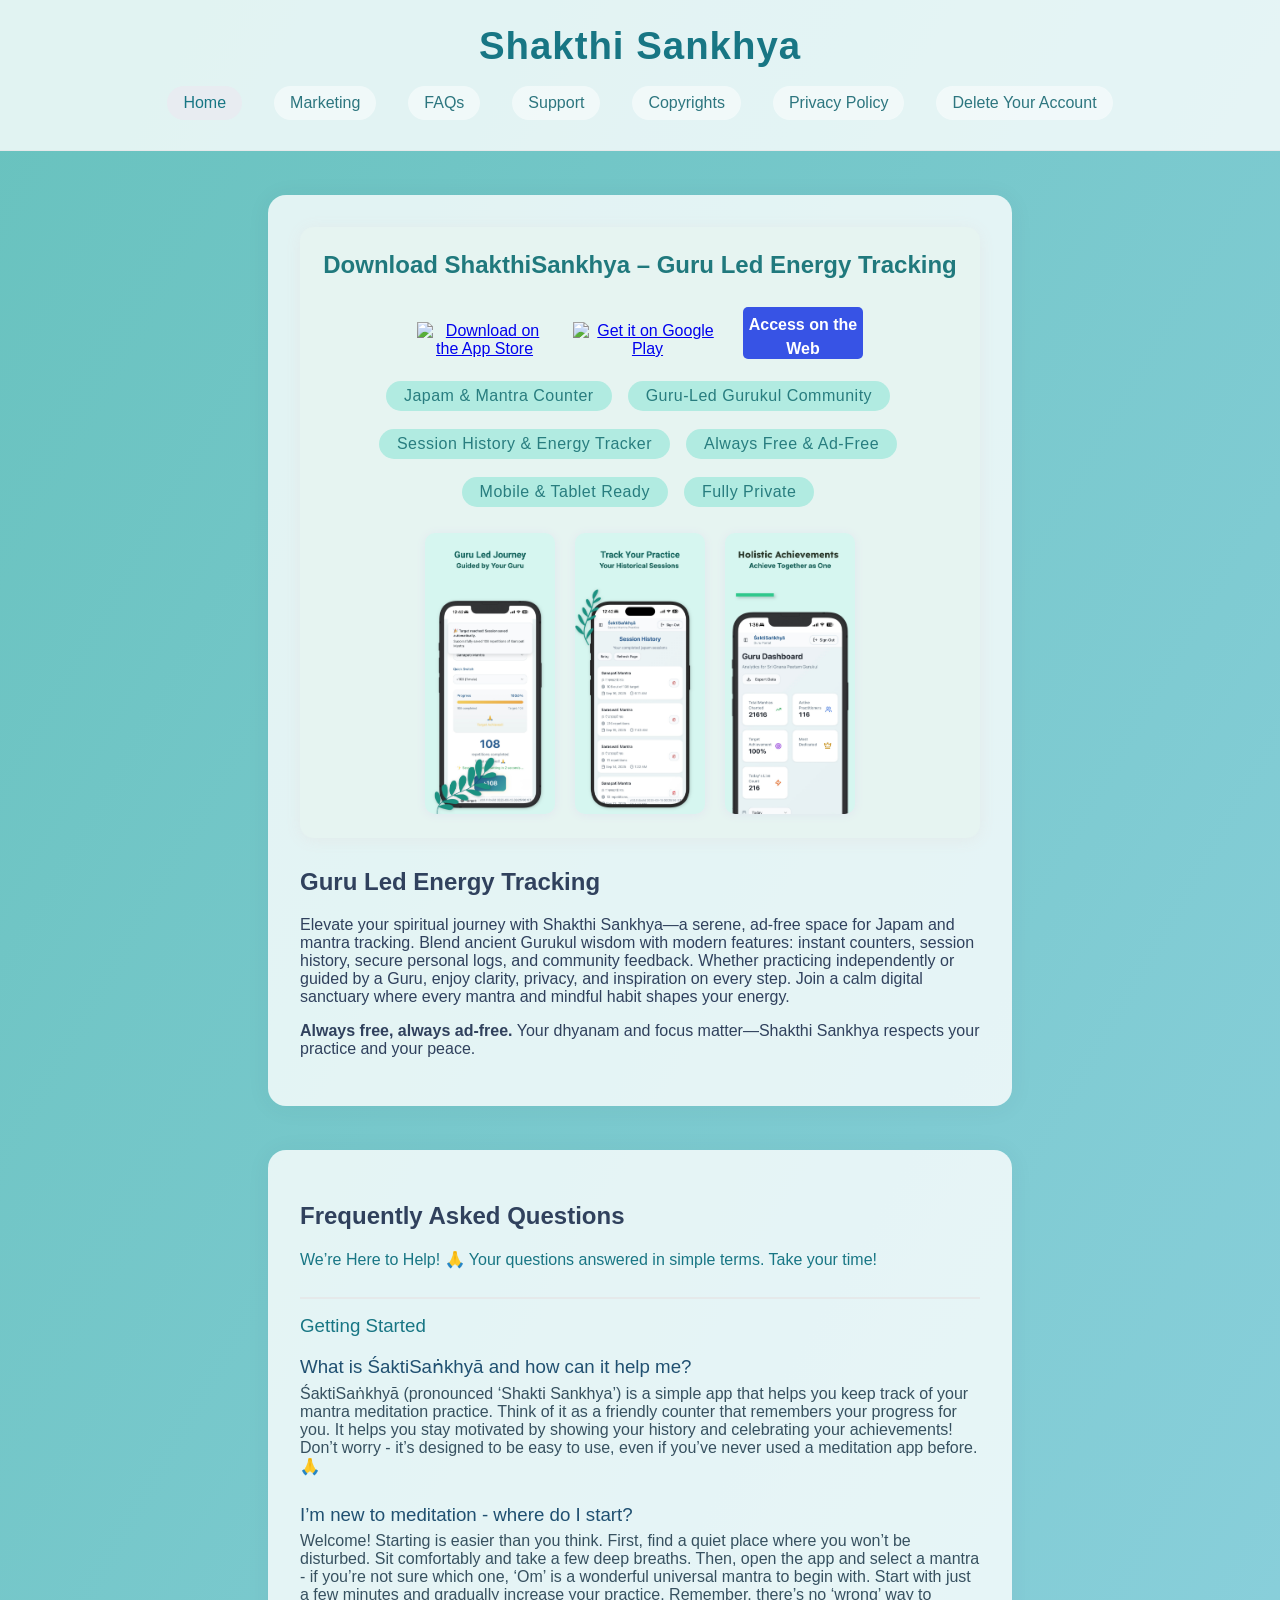
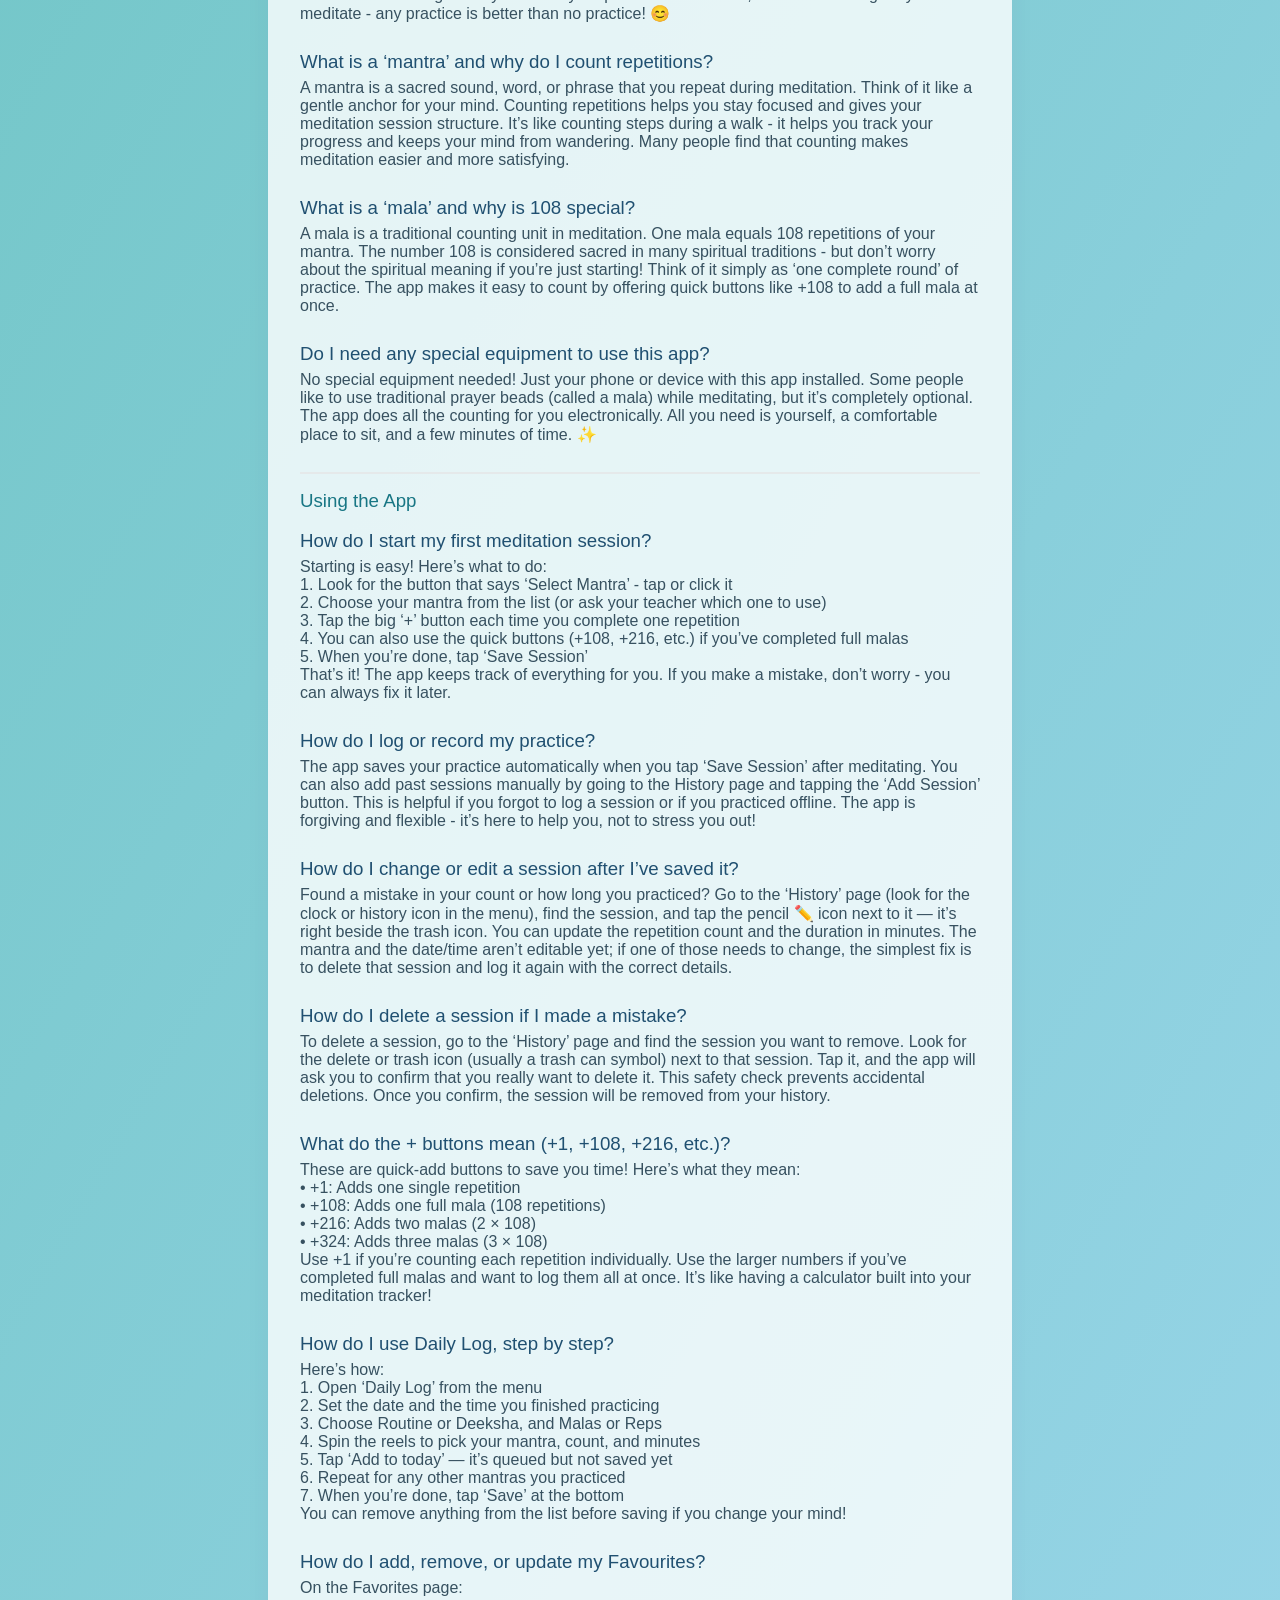
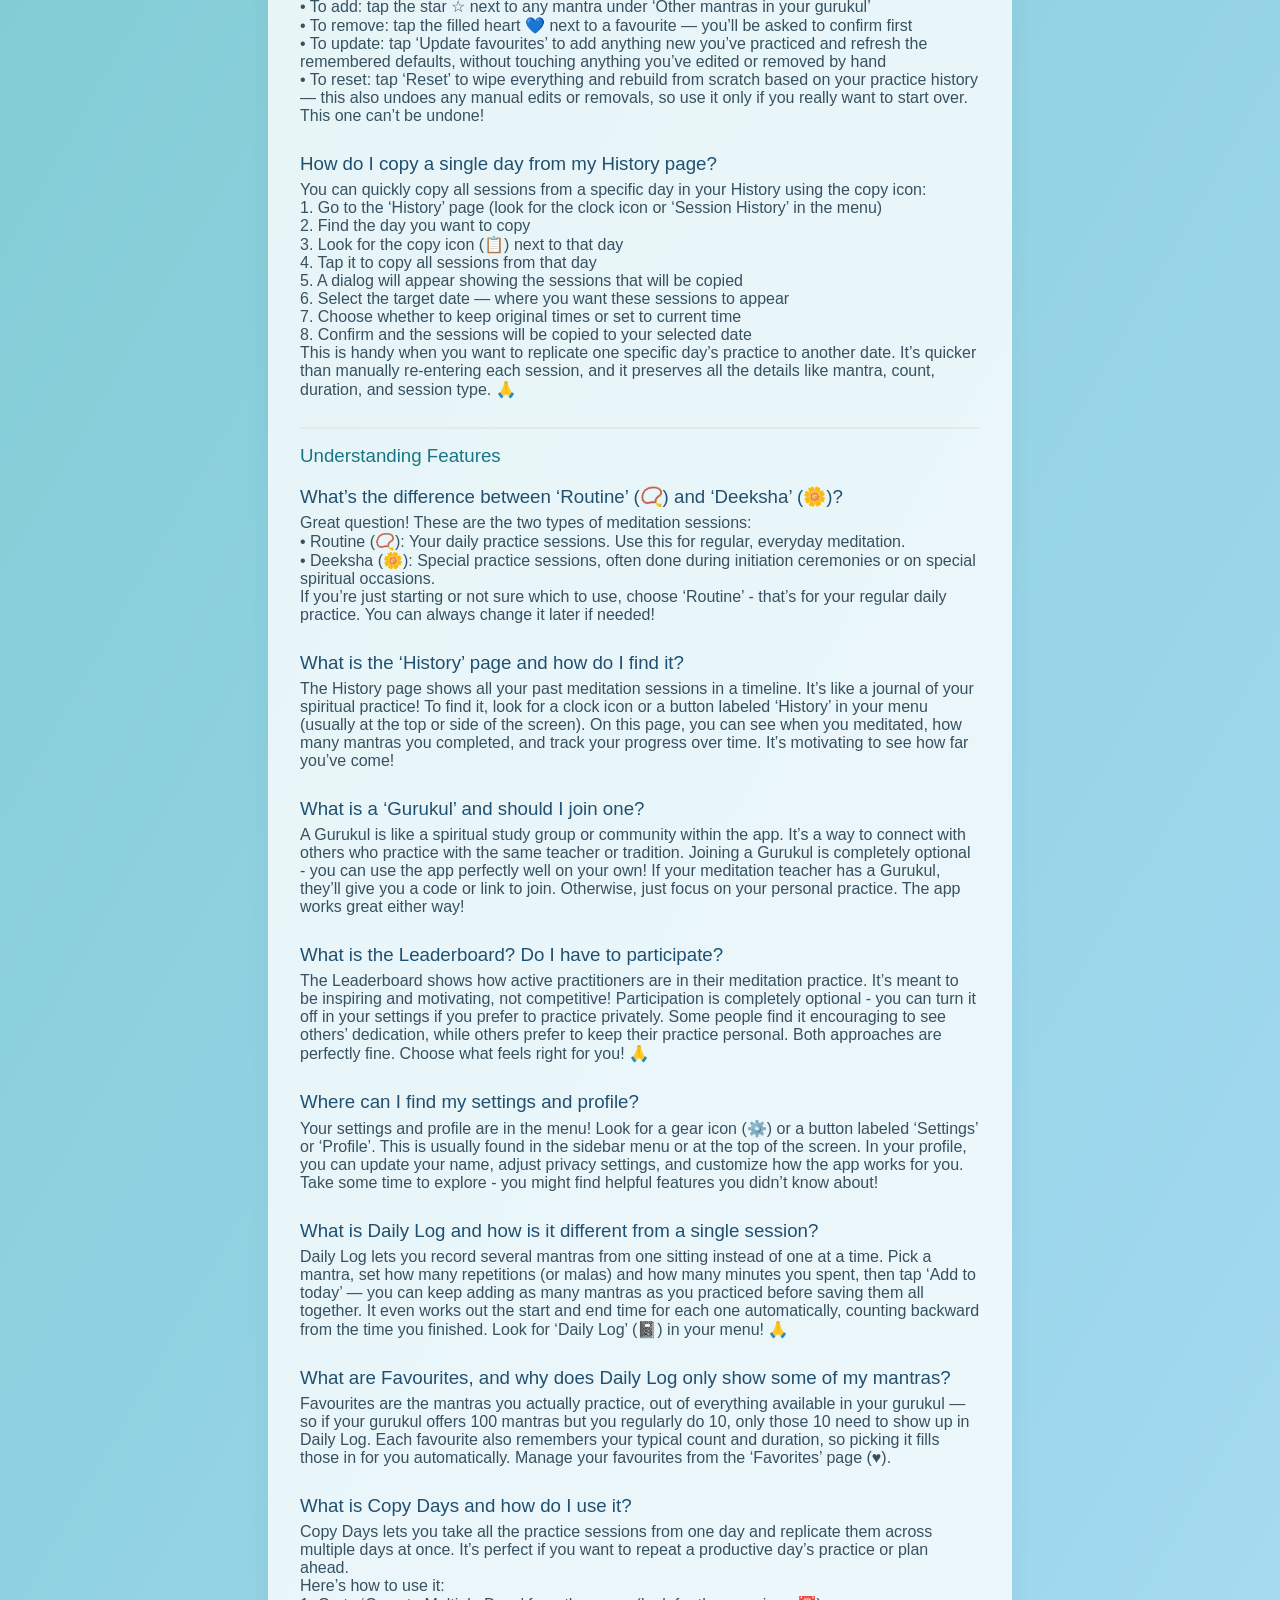
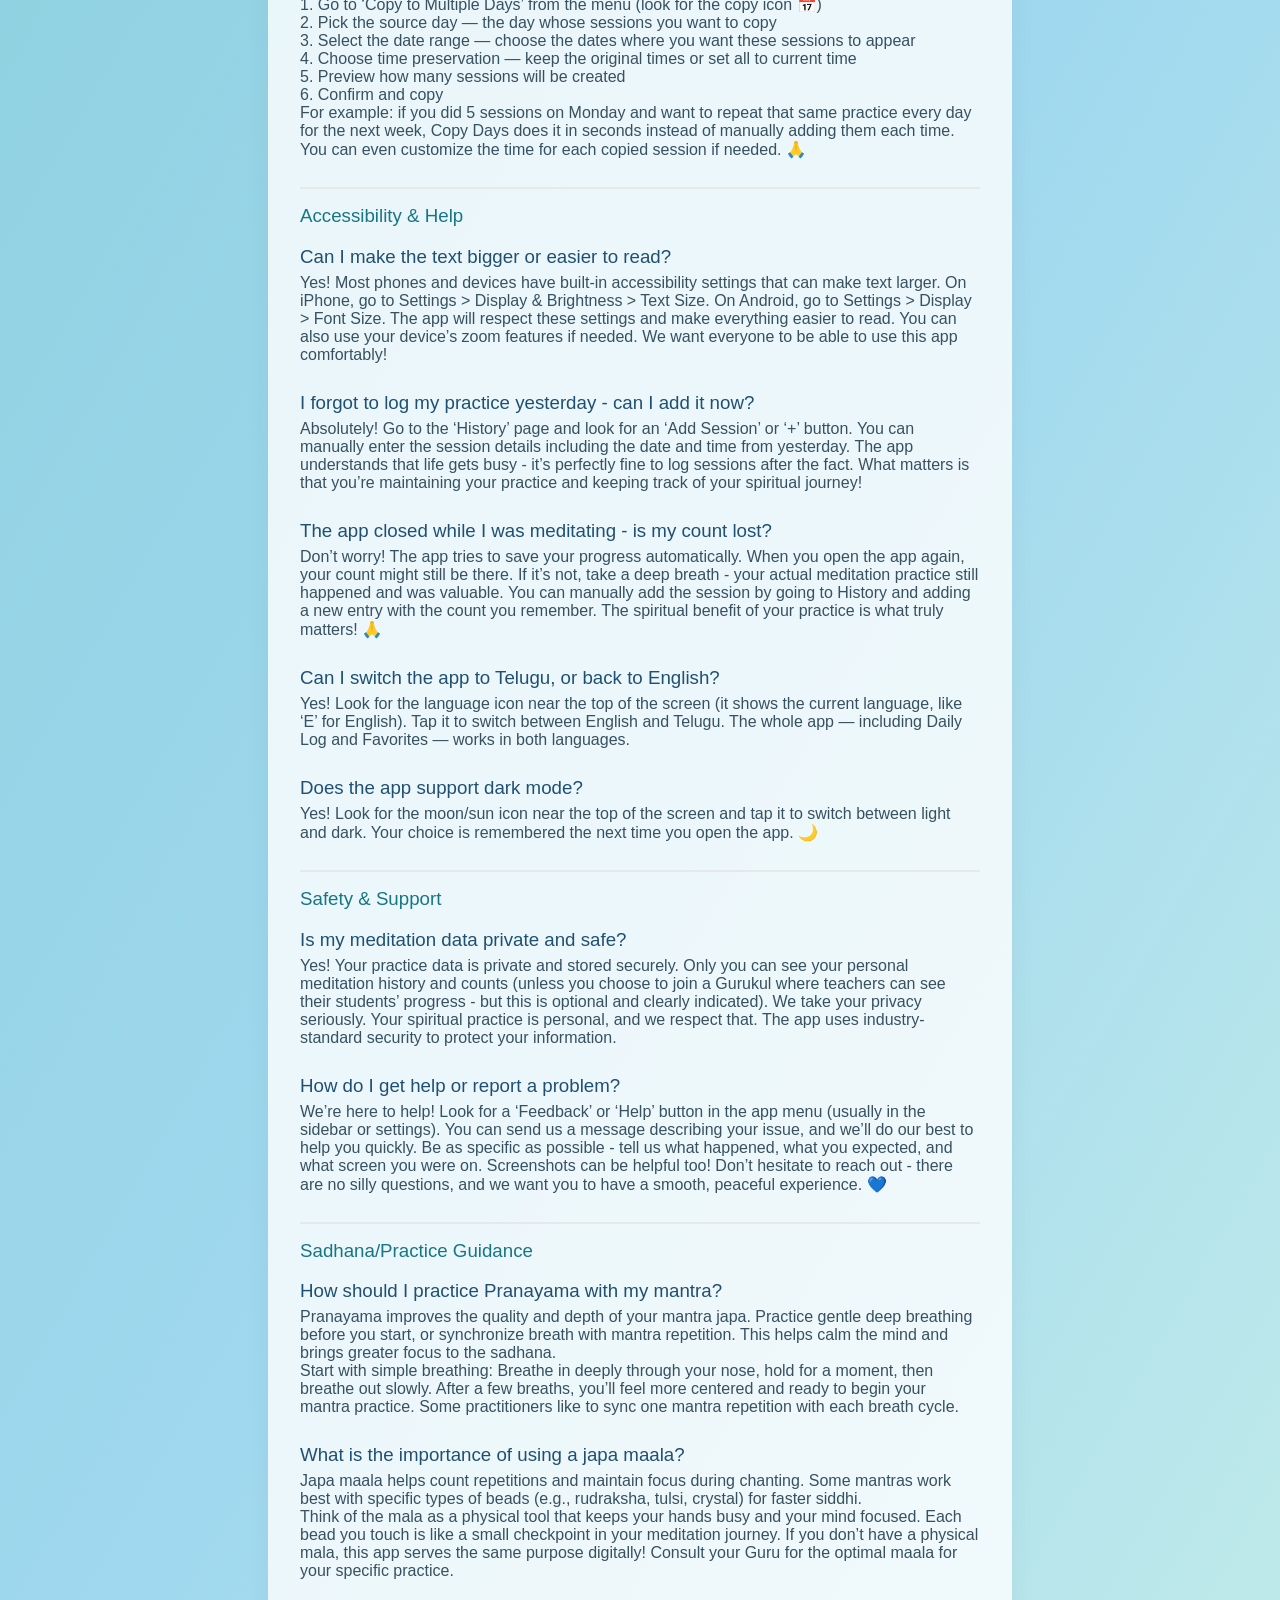
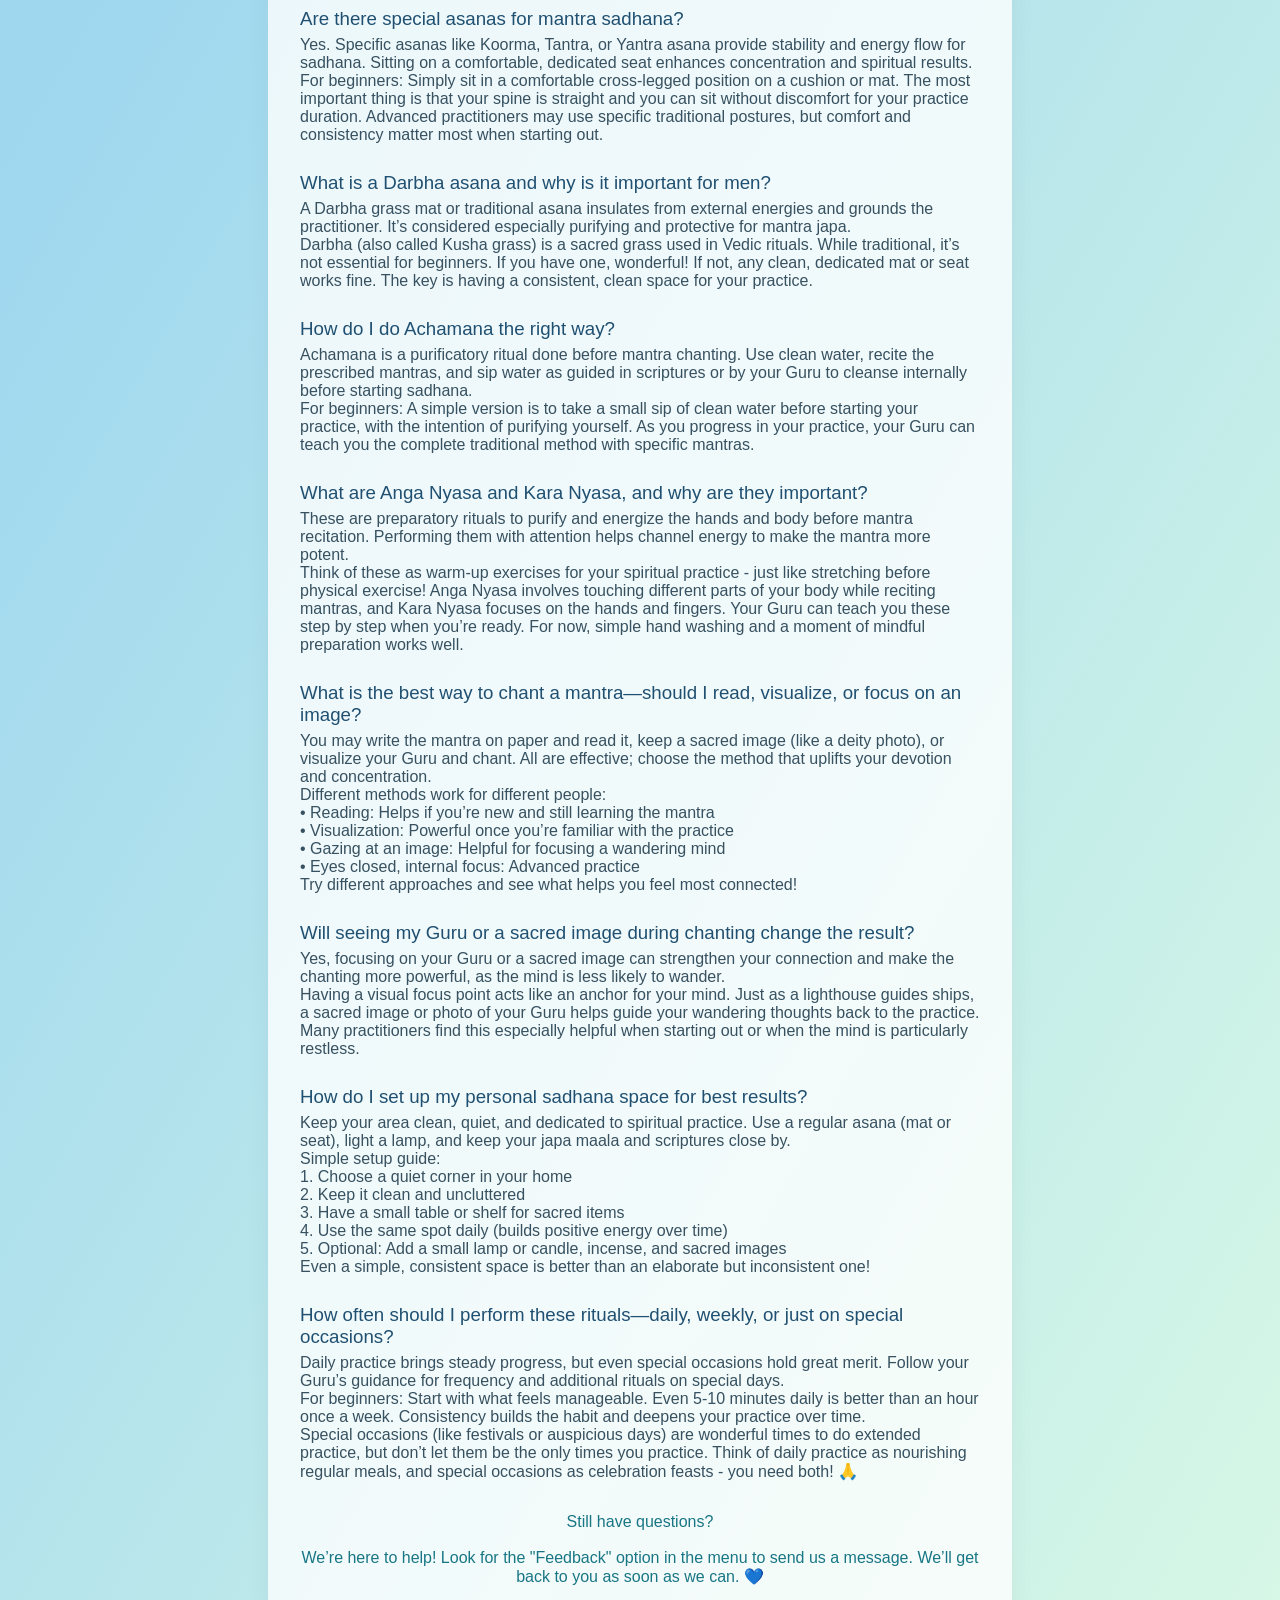
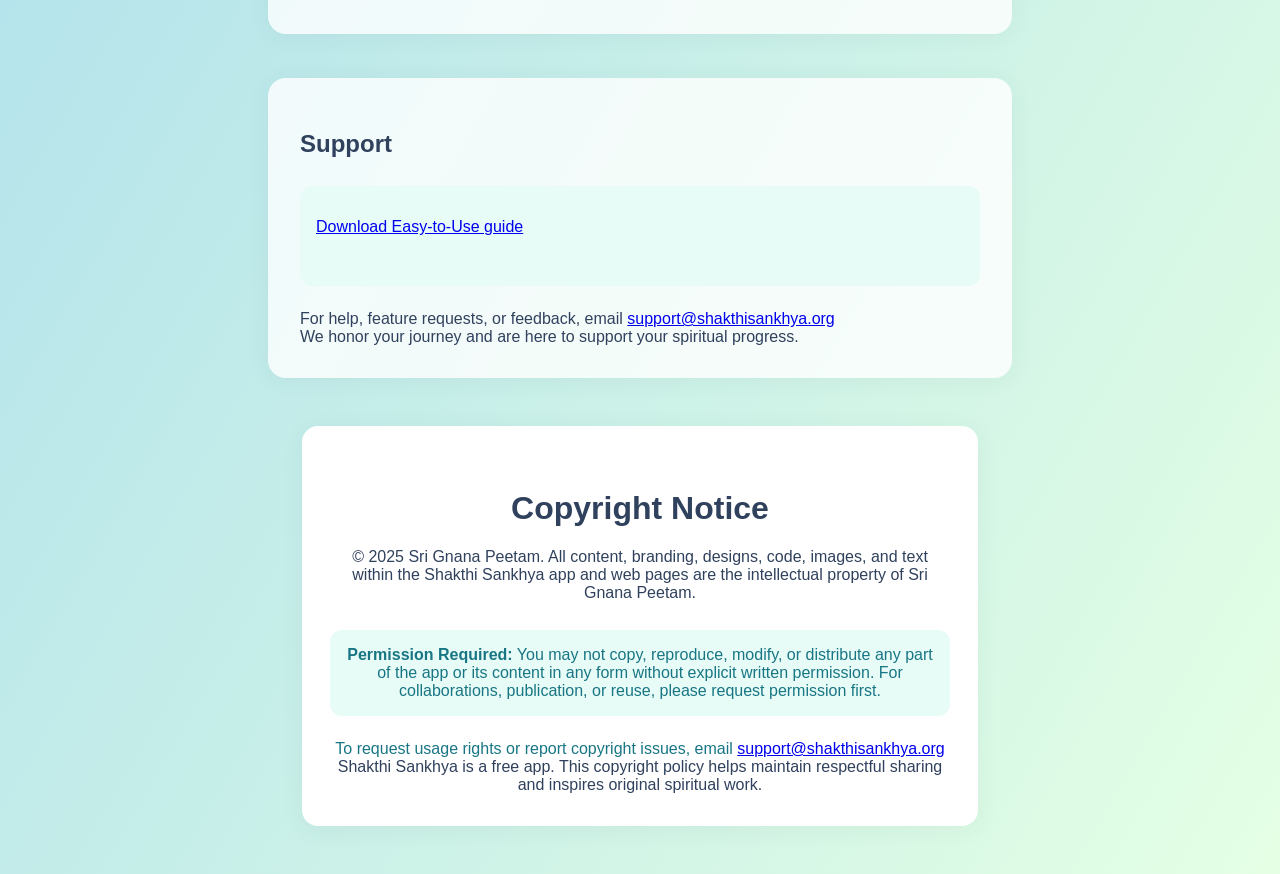
==== commit 5f00dd32: "Update FAQs with comprehensive content from FAQ file - Added detailed Getting Started section with 5" ====
--- a/index.html
+++ b/index.html
@@ -3,284 +3,369 @@
 <head>
   <meta charset="UTF-8" />
   <meta name="viewport" content="width=device-width, initial-scale=1" />
-  <meta name="description" content="Shakthi Sankhya — a free, ad-free Japam and mantra counter with Guru-led Gurukul community tracking. Sacred practice, modern clarity." />
   <link rel="icon" type="image/png" href="appicon8.png">
-  <title>Shakthi Sankhya — Guru-Led Energy Tracking</title>
-  <link rel="preconnect" href="https://fonts.googleapis.com">
-  <link rel="preconnect" href="https://fonts.gstatic.com" crossorigin>
-  <link href="https://fonts.googleapis.com/css2?family=Baloo+2:wght@500;600;700;800&family=Inter:wght@400;500;600;700&display=swap" rel="stylesheet">
-  <link rel="stylesheet" href="assets/css/style.css">
+  <title>Shakthi Sankhya</title>
+  <style>
+    body {
+      min-height: 100vh;
+      margin: 0;
+      padding: 0;
+      font-family: 'Segoe UI', 'Helvetica Neue', Arial, sans-serif;
+      color: #30415d;
+      background: linear-gradient(120deg, #68c2be 0%, #a0d8ef 60%, #e4ffe4 100%);
+    }
+    .header {
+      background: rgba(255,255,255,0.8);
+      padding: 24px 0 12px 0;
+      text-align: center;
+      border-bottom: 1px solid #e5e9ea;
+    }
+    .header h1 {
+      margin: 0;
+      font-size: 2.4em;
+      font-weight: 600;
+      letter-spacing: 1px;
+      color: #187684;
+    }
+    nav {
+      display: flex;
+      justify-content: center;
+      gap: 32px;
+      margin: 18px 0;
+    }
+    nav a {
+      text-decoration: none;
+      font-weight: 500;
+      color: #2d767f;
+      padding: 8px 16px;
+      border-radius: 18px;
+      transition: background 0.2s;
+      background: rgba(255,255,255,0.5);
+    }
+    nav a:hover, nav a.active {
+      background: #e8ecf1;
+      color: #187684;
+    }
+    .container {
+      max-width: 620px;
+      margin: 3em auto;
+      background: #fff;
+      padding: 42px 28px 32px 28px;
+      box-shadow: 0 4px 24px rgba(48,65,93,0.06);
+      border-radius: 16px;
+      text-align: center;
+    }
+    .permission {
+      margin: 28px 0 24px 0;
+      background: #e7fbf7;
+      color: #187684;
+      border-radius: 12px;
+      padding: 16px;
+    }
+    .contact {
+      margin-top: 24px;
+      color: #187684;
+      font-size: 1em;
+    }
+    .content {
+      max-width: 680px;
+      margin: 44px auto;
+      padding: 32px;
+      background: rgba(255,255,255,0.8);
+      border-radius: 18px;
+      box-shadow: 0 2px 24px 0 rgba(48,65,93,0.06);
+    }
+    .marketing-block {
+      background: #e6f4f1;
+      border-radius: 14px;
+      padding: 24px 18px;
+      margin-bottom: 30px;
+      box-shadow: 0 2px 16px #e2eaea;
+      text-align: center;
+    }
+    .marketing-block h2 {
+      margin-top: 0;
+      color: #20797d;
+    }
+    .appstore-btn {
+      display:inline-block;
+      background:#187684;
+      color:#fff;
+      font-weight:600;
+      font-size:1.15em;
+      padding:10px 28px;
+      border-radius:8px;
+      margin: 18px 0 10px 0;
+      text-decoration:none;
+      letter-spacing:1px;
+      transition:background 0.15s;
+    }
+    .appstore-btn:hover {
+      background: #145b62;
+    }
+    .features-list {
+      margin-top:14px;
+      display:flex;
+      flex-wrap:wrap;
+      gap:12px;
+      justify-content:center;
+      font-size:1em;
+    }
+    .feature-tag {
+      background:#b1ebe1;
+      color:#287d7f;
+      padding:6px 18px;
+      margin:0 4px 6px 0;
+      border-radius:16px;
+      display:inline-block;
+      font-weight:500;
+      letter-spacing:0.5px;
+    }
+    .screenshots-row {
+      margin-top:20px;
+      text-align:center;
+    }
+    .screenshots-row img {
+      max-width:130px;
+      margin:0 8px 0 8px;
+      border-radius:10px;
+      box-shadow:0 1px 10px #e0e7ef;
+      vertical-align:middle;
+    }
+    .faq-list .faq {
+      margin-bottom: 28px;
+    }
+    .faq-list h3 {
+      margin-bottom: 6px;
+      font-weight: 500;
+      color: #205071;
+    }
+    .faq-list p {
+      margin: 0 0 10px 0;
+      color: #375160;
+      font-size: 1em;
+    }
+    @media (max-width: 600px) {
+      .content {
+        padding: 18px;
+        margin: 24px 6px;
+      }
+      nav {
+        gap: 12px;
+        font-size: 0.95em;
+      }
+      .screenshots-row img {
+        max-width: 100px;
+        margin:0 4px 8px 0;
+      }
+      .features-list { flex-direction:column; gap:6px;}
+    }
+    .back-to-top {
+    position: fixed;
+    bottom: 20px;
+    right: 20px;
+    background: #187684;
+    color: white;
+    padding: 12px 16px;
+    border-radius: 50%;
+    font-size: 18px;
+    font-weight: bold;
+    box-shadow: 0 4px 16px rgba(24, 118, 132, 0.3);
+    opacity: 0;
+    visibility: hidden;
+    transition: all 0.3s ease;
+    z-index: 100;
+}
+.back-to-top:hover {
+    background: #145b62;
+    transform: translateY(-2px);
+}
+.back-to-top.show {
+    opacity: 1;
+    visibility: visible;
+}
+@media (max-width: 600px) {
+  .main-menu {
+    display: flex;
+    flex-direction: column;
+    gap: 8px;
+  }
+  .main-menu a {
+    width: 100%;
+    padding: 12px 0;
+    text-align: left;
+    border-bottom: 1px solid #eee;
+  }
+}
+  </style>
 </head>
 <body>
-  <a class="skip-link" href="#main">Skip to content</a>
-
-  <header class="site-header">
-    <div class="nav-wrap">
-      <a class="brand" href="#home">
-        <svg class="brand-mark" viewBox="0 0 24 24" xmlns="http://www.w3.org/2000/svg" aria-hidden="true">
-          <defs>
-            <linearGradient id="lotusGrad" x1="0" y1="0" x2="1" y2="1">
-              <stop offset="0" stop-color="#e0a83a"/>
-              <stop offset="1" stop-color="#187684"/>
-            </linearGradient>
-          </defs>
-          <g fill="url(#lotusGrad)">
-            <path d="M12 3C9.5 6.2 9.5 9.4 12 12C14.5 9.4 14.5 6.2 12 3Z"/>
-            <path d="M12 3C9.5 6.2 9.5 9.4 12 12C14.5 9.4 14.5 6.2 12 3Z" transform="rotate(72 12 12)"/>
-            <path d="M12 3C9.5 6.2 9.5 9.4 12 12C14.5 9.4 14.5 6.2 12 3Z" transform="rotate(144 12 12)"/>
-            <path d="M12 3C9.5 6.2 9.5 9.4 12 12C14.5 9.4 14.5 6.2 12 3Z" transform="rotate(216 12 12)"/>
-            <path d="M12 3C9.5 6.2 9.5 9.4 12 12C14.5 9.4 14.5 6.2 12 3Z" transform="rotate(288 12 12)"/>
-            <circle cx="12" cy="12" r="1.6" fill="#fff"/>
-          </g>
-        </svg>
-        <span>Shakthi Sankhya<span class="brand-sub">Guru-Led Energy Tracking</span></span>
+  <div class="header">
+    <h1>Shakthi Sankhya</h1>
+    <nav class="main-menu">
+      <a href="#home" class="active">Home</a>
+      <a href="#marketing">Marketing</a>
+      <a href="#faqs">FAQs</a>
+      <a href="#support">Support</a>
+      <a href="#copyrights">Copyrights</a>
+      <a href="https://deepuhub.github.io/ShakthiSankhya.github.io/privacypolicy" target="_blank" rel="noopener noreferrer">Privacy Policy</a>
+      <a href="https://deepuhub.github.io/ShakthiSankhya.github.io/deleteyouraccount" target="_blank" rel="noopener noreferrer">Delete Your Account</a>
+    </nav>
+  </div>
+  <div class="content" id="home">
+
+    <!-- MARKETING SECTION START -->
+    <div class="marketing-block" id="marketing">
+      <h2>Download ShakthiSankhya – Guru Led Energy Tracking</h2>
+      <!--<a class="appstore-btn" href="https://apps.apple.com/us/app/shakthisankhya/id6752577640" target="_blank">
+        Get it FREE on iOS
+      </a>-->
+      <a href="https://apps.apple.com/us/app/shakthisankhya/id6752577640" target="_blank" style="display:inline-block;width:135px;margin:8px;">
+      <img src="https://developer.apple.com/assets/elements/badges/download-on-the-app-store.svg" 
+      alt="Download on the App Store" style="width:100%; height:auto;"/>
       </a>
-      <button class="nav-toggle" id="navToggle" aria-label="Toggle menu" aria-expanded="false"><span></span></button>
-      <ul class="main-menu" id="mainMenu">
-        <li><a href="#home" class="active">Home</a></li>
-        <li><a href="#features">Features</a></li>
-        <li><a href="#faqs">FAQs</a></li>
-        <li><a href="#support">Support</a></li>
-        <li><a href="#copyrights">Copyrights</a></li>
-        <li><a href="privacypolicy.html">Privacy Policy</a></li>
-        <li><a href="deleteyouraccount.html">Delete Account</a></li>
-      </ul>
-    </div>
-  </header>
-
-  <main id="main">
-    <section class="hero" id="home">
-      <svg class="hero-leaf left" viewBox="0 0 200 260" fill="none" xmlns="http://www.w3.org/2000/svg" aria-hidden="true">
-        <path d="M40 250C40 250 30 180 60 140C90 100 70 40 100 10" stroke="#ffffff" stroke-width="3" stroke-linecap="round" opacity="0.6"/>
-        <g fill="#ffffff">
-          <ellipse cx="55" cy="230" rx="18" ry="9" transform="rotate(-30 55 230)"/>
-          <ellipse cx="45" cy="195" rx="16" ry="8" transform="rotate(20 45 195)"/>
-          <ellipse cx="68" cy="165" rx="15" ry="7.5" transform="rotate(-25 68 165)"/>
-          <ellipse cx="58" cy="130" rx="14" ry="7" transform="rotate(25 58 130)"/>
-          <ellipse cx="78" cy="95" rx="13" ry="6.5" transform="rotate(-20 78 95)"/>
-          <ellipse cx="85" cy="55" rx="12" ry="6" transform="rotate(15 85 55)"/>
-        </g>
-      </svg>
-      <svg class="hero-leaf right" viewBox="0 0 200 260" fill="none" xmlns="http://www.w3.org/2000/svg" aria-hidden="true">
-        <path d="M40 250C40 250 30 180 60 140C90 100 70 40 100 10" stroke="#ffffff" stroke-width="3" stroke-linecap="round" opacity="0.6"/>
-        <g fill="#ffffff">
-          <ellipse cx="55" cy="230" rx="18" ry="9" transform="rotate(-30 55 230)"/>
-          <ellipse cx="45" cy="195" rx="16" ry="8" transform="rotate(20 45 195)"/>
-          <ellipse cx="68" cy="165" rx="15" ry="7.5" transform="rotate(-25 68 165)"/>
-          <ellipse cx="58" cy="130" rx="14" ry="7" transform="rotate(25 58 130)"/>
-          <ellipse cx="78" cy="95" rx="13" ry="6.5" transform="rotate(-20 78 95)"/>
-          <ellipse cx="85" cy="55" rx="12" ry="6" transform="rotate(15 85 55)"/>
-        </g>
-      </svg>
-
-      <div class="hero-inner">
-        <div class="hero-om" aria-hidden="true">ॐ</div>
-        <p class="eyebrow">Guru-Led Digital Sanctuary</p>
-        <h1><span class="sanskrit">शक्ति संख्या</span>Shakthi Sankhya</h1>
-        <p class="hero-tagline">Guru-Led Energy Tracking</p>
-        <p class="hero-desc">
-          A serene, ad-free space for Japam and mantra tracking — blending Gurukul wisdom with instant counters,
-          session history, and secure personal logs. Practice alone, or guided by your Guru.
-        </p>
-
-        <div class="store-row">
-          <a href="https://apps.apple.com/us/app/shakthisankhya/id6752577640" target="_blank" rel="noopener noreferrer">
-            <img src="https://developer.apple.com/assets/elements/badges/download-on-the-app-store.svg" alt="Download on the App Store">
-          </a>
-          <a href="https://play.google.com/store/apps/details?id=com.ragJQwFcleAK.natively" target="_blank" rel="noopener noreferrer">
-            <img src="https://upload.wikimedia.org/wikipedia/commons/7/78/Google_Play_Store_badge_EN.svg" alt="Get it on Google Play">
-          </a>
-          <a class="btn-web" href="https://mantra-zen-tracker.lovable.app" target="_blank" rel="noopener noreferrer">
-            🌐 Access on the Web
-          </a>
-        </div>
-
-        <div class="trust-row">
-          <span class="trust-chip">✨ Always Free</span>
-          <span class="trust-chip">🚫 Ad-Free Forever</span>
-          <span class="trust-chip">🔒 Fully Private</span>
-          <span class="trust-chip">📱 Mobile &amp; Tablet Ready</span>
-        </div>
+      
+      <a href="https://play.google.com/store/apps/details?id=com.ragJQwFcleAK.natively" target="_blank" style=" display:inline-block;width:150px;margin:8px;">
+      <img src="https://upload.wikimedia.org/wikipedia/commons/7/78/Google_Play_Store_badge_EN.svg" 
+      alt="Get it on Google Play" style=" width:100%; height:auto;"/>
+      </a>
+
+      <!--<a href="https://drive.google.com/file/d/1KLblvq_27YRnYMdNjqD_dKbw61UDFCBu/view?usp=sharing" target="_blank" style="display:inline-block;width:120px;margin:8px;text-decoration:none;background:#3DDC84;color:#fff;font-weight:bold;border-radius:5px;padding:6px 0; font-size:16px; height:40px; line-height:24px; text-align:center;">
+      Download Android APK
+      </a>-->
+
+      <a href="https://mantra-zen-tracker.lovable.app" target="_blank" style="display:inline-block;width:120px;margin:8px;text-decoration:none;background:#3753e5;color:#fff;font-weight:bold;border-radius:5px;padding:6px 0; font-size:16px; height:40px; line-height:24px; text-align:center;">
+  Access on the Web
+</a>
+
+      <div class="features-list">
+        <span class="feature-tag">Japam & Mantra Counter</span>
+        <span class="feature-tag">Guru-Led Gurukul Community</span>
+        <span class="feature-tag">Session History & Energy Tracker</span>
+        <span class="feature-tag">Always Free & Ad-Free</span>
+        <span class="feature-tag">Mobile & Tablet Ready</span>
+        <span class="feature-tag">Fully Private</span>
       </div>
-    </section>
-
-    <div class="lede-card">
-      <p class="eyebrow">The Practice</p>
-      <h2>Where Gurukul Wisdom Meets Modern Tracking</h2>
-      <p>
-        Elevate your spiritual journey with Shakthi Sankhya — a calm, ad-free sanctuary for Japam and mantra tracking.
-        Blend ancient Gurukul wisdom with modern features: instant counters, session history, secure personal logs,
-        and community feedback. Whether practicing independently or guided by a Guru, enjoy clarity, privacy, and
-        inspiration on every step.
-      </p>
-      <p><strong>Always free, always ad-free.</strong> Your dhyanam and focus matter — Shakthi Sankhya respects your practice and your peace.</p>
-    </div>
-
-    <section class="section" id="features">
-      <div class="section-head">
-        <p class="eyebrow">Why Sadhaks Choose Us</p>
-        <h2>Built for Devoted Practice</h2>
-        <p>Every feature is designed around one thing — helping your sadhana stay focused, private, and consistent.</p>
+      <div class="screenshots-row">
+        <!-- Replace these src attributes with your real screenshot images -->
+        <img src="screenshot1.png" alt="Japam Counter">
+        <img src="screenshot2.png" alt="Gurukul Dashboard">
+        <img src="screenshot3.png" alt="Session Log">
       </div>
-
-      <div class="feature-grid">
-        <div class="feature-card">
-          <div class="feature-icon">
-            <svg viewBox="0 0 24 24" fill="currentColor"><circle cx="12" cy="4" r="1.6"/><circle cx="18.5" cy="7.5" r="1.6"/><circle cx="20" cy="14" r="1.6"/><circle cx="16" cy="19.5" r="1.6"/><circle cx="8" cy="19.5" r="1.6"/><circle cx="4" cy="14" r="1.6"/><circle cx="5.5" cy="7.5" r="1.6"/><circle cx="12" cy="12" r="2.4"/></svg>
-          </div>
-          <h3>Japam &amp; Mantra Counter</h3>
-          <p>Instant tap counting with mala-aligned targets — 108, 216, 1008 — and a progress ring for every session.</p>
-        </div>
-        <div class="feature-card">
-          <div class="feature-icon">
-            <svg viewBox="0 0 24 24" fill="none" stroke="currentColor" stroke-width="1.8" stroke-linecap="round" stroke-linejoin="round"><circle cx="9" cy="8" r="3"/><path d="M3 20c0-3.3 2.7-6 6-6s6 2.7 6 6"/><circle cx="17" cy="9" r="2.4"/><path d="M14.5 20c.3-2.7 2.3-4.8 5-4.8"/></svg>
-          </div>
-          <h3>Guru-Led Gurukul Community</h3>
-          <p>Join a Gurukul, receive guided targets from your Guru, and grow together through shared, live progress.</p>
-        </div>
-        <div class="feature-card">
-          <div class="feature-icon">
-            <svg viewBox="0 0 24 24" fill="none" stroke="currentColor" stroke-width="1.8" stroke-linecap="round" stroke-linejoin="round"><circle cx="12" cy="12" r="9"/><path d="M12 7v5l3.5 2"/></svg>
-          </div>
-          <h3>Session History &amp; Energy Tracker</h3>
-          <p>Every mantra, date, and repetition logged — a complete record of your practice to reflect on and grow from.</p>
-        </div>
-        <div class="feature-card">
-          <div class="feature-icon">
-            <svg viewBox="0 0 24 24" fill="none" stroke="currentColor" stroke-width="1.8" stroke-linecap="round" stroke-linejoin="round"><path d="M12 20s-7-4.4-9.3-8.6C1.2 8 2.6 4.8 6 4.2c2-.4 3.7.6 6 3 2.3-2.4 4-3.4 6-3 3.4.6 4.8 3.8 3.3 7.2C19 15.6 12 20 12 20z"/></svg>
-          </div>
-          <h3>Always Free &amp; Ad-Free</h3>
-          <p>No subscriptions, no ads, no distractions — ever. Your focus and peace are never for sale.</p>
-        </div>
-        <div class="feature-card">
-          <div class="feature-icon">
-            <svg viewBox="0 0 24 24" fill="none" stroke="currentColor" stroke-width="1.8" stroke-linecap="round" stroke-linejoin="round"><rect x="7" y="2" width="10" height="20" rx="2"/><line x1="11" y1="18" x2="13" y2="18"/></svg>
-          </div>
-          <h3>Mobile &amp; Tablet Ready</h3>
-          <p>A fully responsive, installable experience that feels at home on your phone, tablet, or the web.</p>
-        </div>
-        <div class="feature-card">
-          <div class="feature-icon">
-            <svg viewBox="0 0 24 24" fill="none" stroke="currentColor" stroke-width="1.8" stroke-linecap="round" stroke-linejoin="round"><path d="M12 3l7 3v6c0 4.6-3 8-7 9-4-1-7-4.4-7-9V6l7-3z"/><path d="M9 12l2 2 4-4"/></svg>
-          </div>
-          <h3>Fully Private</h3>
-          <p>Your logs are encrypted and visible only to you and, where applicable, your authorized Guru.</p>
-        </div>
-      </div>
-
-      <div class="showcase">
-        <div class="showcase-item"><img src="screenshot1.png" alt="Guru Led Journey — target achieved screen"></div>
-        <div class="showcase-item"><img src="screenshot2.png" alt="Session history — your historical sessions"></div>
-        <div class="showcase-item"><img src="screenshot3.png" alt="Guru dashboard — holistic achievements"></div>
-      </div>
-    </section>
-
-    <section class="section section-narrow" id="faqs">
-      <div class="section-head">
-        <p class="eyebrow">Have Questions?</p>
-        <h2>Frequently Asked Questions</h2>
-      </div>
-      <div class="faq-list">
-        <details class="faq-item" open>
-          <summary>What is Shakthi Sankhya?<span class="faq-plus">+</span></summary>
-          <div class="faq-body"><p>Shakthi Sankhya is a free, ad-free app designed for mantra counting, Japam tracking, spiritual progress visualization, and Gurukul-based community practice.</p></div>
-        </details>
-        <details class="faq-item">
-          <summary>Who can use Shakthi Sankhya?<span class="faq-plus">+</span></summary>
-          <div class="faq-body"><p>Both independent practitioners and Gurus or spiritual mentors can use the app, with dedicated features and dashboards for each role.</p></div>
-        </details>
-        <details class="faq-item">
-          <summary>Is the app really free and ad-free?<span class="faq-plus">+</span></summary>
-          <div class="faq-body"><p>Yes. Shakthi Sankhya is always free and contains no advertisements, respecting the focus and serenity of your spiritual path.</p></div>
-        </details>
-        <details class="faq-item">
-          <summary>How does the Japam counter work?<span class="faq-plus">+</span></summary>
-          <div class="faq-body"><p>The Instant Japam Counter lets you tap for each repetition, set target counts, and instantly see your progress — perfect for focused practice.</p></div>
-        </details>
-        <details class="faq-item">
-          <summary>What's included in session history?<span class="faq-plus">+</span></summary>
-          <div class="faq-body"><p>Session history provides complete logs of personal or group practices, including dates, repetition counts, and milestone achievements for meaningful reflection.</p></div>
-        </details>
-        <details class="faq-item">
-          <summary>How is my data kept secure?<span class="faq-plus">+</span></summary>
-          <div class="faq-body"><p>All personal feedback and progress are encrypted and only accessible to authorized Gurus or admins, ensuring privacy for every user.</p></div>
-        </details>
-        <details class="faq-item">
-          <summary>How can I give feedback or request new features?<span class="faq-plus">+</span></summary>
-          <div class="faq-body"><p>Practitioners can suggest features, report bugs, or communicate with Gurus and the app community directly through in-app feedback forms.</p></div>
-        </details>
-        <details class="faq-item">
-          <summary>Can Gurus organize and manage Gurukuls?<span class="faq-plus">+</span></summary>
-          <div class="faq-body"><p>Yes. Gurus can create Gurukuls, assign goals, track the collective progress of disciples, and provide guidance and motivation using advanced oversight tools.</p></div>
-        </details>
-        <details class="faq-item">
-          <summary>Does the app work on mobile and tablet?<span class="faq-plus">+</span></summary>
-          <div class="faq-body"><p>Shakthi Sankhya is fully optimized for mobile and tablet devices with a responsive, accessible interface.</p></div>
-        </details>
-        <details class="faq-item">
-          <summary>What makes Shakthi Sankhya unique?<span class="faq-plus">+</span></summary>
-          <div class="faq-body"><p>It is specifically built for the Gurukul spiritual model, yet supports individual practice, with always-free access, next-level privacy, and zero distractions.</p></div>
-        </details>
-        <details class="faq-item">
-          <summary>What's the support contact email?<span class="faq-plus">+</span></summary>
-          <div class="faq-body"><p>For any help or feedback, reach out to <a href="mailto:support@shakthisankhya.org">support@shakthisankhya.org</a></p></div>
-        </details>
-      </div>
-    </section>
-
-    <section class="section section-narrow" id="support">
-      <div class="section-head">
-        <p class="eyebrow">We're Here to Help</p>
-        <h2>Support</h2>
-        <p>We honor your journey and are here to support your spiritual progress.</p>
-      </div>
-      <div class="support-grid">
-        <div class="support-card">
-          <div class="feature-icon">
-            <svg viewBox="0 0 24 24" fill="none" stroke="currentColor" stroke-width="1.8" stroke-linecap="round" stroke-linejoin="round"><path d="M12 3v12"/><path d="M7 10l5 5 5-5"/><path d="M4 19h16"/></svg>
-          </div>
-          <h3>Quick Reference Guide</h3>
-          <p>A simple, easy-to-follow guide to get started with your practice.</p>
-          <a class="btn btn-outline" href="Shakthi Sankhya _ Quick Reference Guide.pdf" target="_blank">Download Guide</a>
-        </div>
-        <div class="support-card">
-          <div class="feature-icon">
-            <svg viewBox="0 0 24 24" fill="none" stroke="currentColor" stroke-width="1.8" stroke-linecap="round" stroke-linejoin="round"><rect x="3" y="5" width="18" height="14" rx="2"/><path d="M3 7l9 6 9-6"/></svg>
-          </div>
-          <h3>Email Support</h3>
-          <p>For help, feature requests, or feedback, reach our team directly.</p>
-          <a class="btn btn-primary" href="mailto:support@shakthisankhya.org">support@shakthisankhya.org</a>
-        </div>
-      </div>
-    </section>
-
-    <section class="section section-narrow" id="copyrights">
-      <div class="copyright-card">
-        <h2>Copyright Notice</h2>
-        <p>
-          © 2025 Sri Gnana Peetam. All content, branding, designs, code, images, and text within the Shakthi Sankhya
-          app and web pages are the intellectual property of Sri Gnana Peetam.
-        </p>
-        <div class="callout">
-          <b>Permission Required:</b> You may not copy, reproduce, modify, or distribute any part of the app or its
-          content in any form without explicit written permission. For collaborations, publication, or reuse,
-          please request permission first.
-        </div>
-        <div class="contact">
-          To request usage rights or report copyright issues, email <a href="mailto:support@shakthisankhya.org">support@shakthisankhya.org</a>
-        </div>
-      </div>
-    </section>
-  </main>
-
-  <footer class="site-footer">
-    Shakthi Sankhya is a free app, offered with respect for your practice and your peace.<br>
-    <a href="mailto:support@shakthisankhya.org">support@shakthisankhya.org</a> ·
-    <a href="privacypolicy.html">Privacy Policy</a> ·
-    <a href="deleteyouraccount.html">Delete Your Account</a>
-  </footer>
-
-  <a href="#" class="back-to-top" id="backToTop" aria-label="Back to top">↑</a>
-  <script src="assets/js/main.js"></script>
+    </div>
+    <!-- MARKETING SECTION END -->
+
+    <h2>Guru Led Energy Tracking</h2>
+    <p>
+      Elevate your spiritual journey with Shakthi Sankhya—a serene, ad-free space for Japam and mantra tracking. 
+      Blend ancient Gurukul wisdom with modern features: instant counters, session history, secure personal logs, and community feedback.
+      Whether practicing independently or guided by a Guru, enjoy clarity, privacy, and inspiration on every step. 
+      Join a calm digital sanctuary where every mantra and mindful habit shapes your energy.
+    </p>
+    <p>
+      <b>Always free, always ad-free.</b> Your dhyanam and focus matter—Shakthi Sankhya respects your practice and your peace.
+    </p>
+  </div>
+  <div class="content" id="faqs">
+    <h2>Frequently Asked Questions</h2>
+    <p style="margin-top: 0; color: #187684; font-weight: 500;">We’re Here to Help! 🙏 Your questions answered in simple terms. Take your time!</p>
+    <div class="faq-list">
+      <h3 style="color: #187684; margin-top: 28px; border-top: 2px solid #e5e9ea; padding-top: 16px;">Getting Started</h3>
+      <div class="faq"><h3>What is ŚaktiSaṅkhyā and how can it help me?</h3><p>ŚaktiSaṅkhyā (pronounced ‘Shakti Sankhya’) is a simple app that helps you keep track of your mantra meditation practice. Think of it as a friendly counter that remembers your progress for you. It helps you stay motivated by showing your history and celebrating your achievements! Don’t worry - it’s designed to be easy to use, even if you’ve never used a meditation app before. 🙏</p></div>
+      <div class="faq"><h3>I’m new to meditation - where do I start?</h3><p>Welcome! Starting is easier than you think. First, find a quiet place where you won’t be disturbed. Sit comfortably and take a few deep breaths. Then, open the app and select a mantra - if you’re not sure which one, ‘Om’ is a wonderful universal mantra to begin with. Start with just a few minutes and gradually increase your practice. Remember, there’s no ‘wrong’ way to meditate - any practice is better than no practice! 😊</p></div>
+      <div class="faq"><h3>What is a ‘mantra’ and why do I count repetitions?</h3><p>A mantra is a sacred sound, word, or phrase that you repeat during meditation. Think of it like a gentle anchor for your mind. Counting repetitions helps you stay focused and gives your meditation session structure. It’s like counting steps during a walk - it helps you track your progress and keeps your mind from wandering. Many people find that counting makes meditation easier and more satisfying.</p></div>
+      <div class="faq"><h3>What is a ‘mala’ and why is 108 special?</h3><p>A mala is a traditional counting unit in meditation. One mala equals 108 repetitions of your mantra. The number 108 is considered sacred in many spiritual traditions - but don’t worry about the spiritual meaning if you’re just starting! Think of it simply as ‘one complete round’ of practice. The app makes it easy to count by offering quick buttons like +108 to add a full mala at once.</p></div>
+      <div class="faq"><h3>Do I need any special equipment to use this app?</h3><p>No special equipment needed! Just your phone or device with this app installed. Some people like to use traditional prayer beads (called a mala) while meditating, but it’s completely optional. The app does all the counting for you electronically. All you need is yourself, a comfortable place to sit, and a few minutes of time. ✨</p></div>
+
+      <h3 style="color: #187684; margin-top: 28px; border-top: 2px solid #e5e9ea; padding-top: 16px;">Using the App</h3>
+      <div class="faq"><h3>How do I start my first meditation session?</h3><p>Starting is easy! Here’s what to do:<br>1. Look for the button that says ‘Select Mantra’ - tap or click it<br>2. Choose your mantra from the list (or ask your teacher which one to use)<br>3. Tap the big ‘+’ button each time you complete one repetition<br>4. You can also use the quick buttons (+108, +216, etc.) if you’ve completed full malas<br>5. When you’re done, tap ‘Save Session’<br>That’s it! The app keeps track of everything for you. If you make a mistake, don’t worry - you can always fix it later.</p></div>
+      <div class="faq"><h3>How do I log or record my practice?</h3><p>The app saves your practice automatically when you tap ‘Save Session’ after meditating. You can also add past sessions manually by going to the History page and tapping the ‘Add Session’ button. This is helpful if you forgot to log a session or if you practiced offline. The app is forgiving and flexible - it’s here to help you, not to stress you out!</p></div>
+      <div class="faq"><h3>How do I change or edit a session after I’ve saved it?</h3><p>Found a mistake in your count or how long you practiced? Go to the ‘History’ page (look for the clock or history icon in the menu), find the session, and tap the pencil ✏️ icon next to it — it’s right beside the trash icon. You can update the repetition count and the duration in minutes. The mantra and the date/time aren’t editable yet; if one of those needs to change, the simplest fix is to delete that session and log it again with the correct details.</p></div>
+      <div class="faq"><h3>How do I delete a session if I made a mistake?</h3><p>To delete a session, go to the ‘History’ page and find the session you want to remove. Look for the delete or trash icon (usually a trash can symbol) next to that session. Tap it, and the app will ask you to confirm that you really want to delete it. This safety check prevents accidental deletions. Once you confirm, the session will be removed from your history.</p></div>
+      <div class="faq"><h3>What do the + buttons mean (+1, +108, +216, etc.)?</h3><p>These are quick-add buttons to save you time! Here’s what they mean:<br>• +1: Adds one single repetition<br>• +108: Adds one full mala (108 repetitions)<br>• +216: Adds two malas (2 × 108)<br>• +324: Adds three malas (3 × 108)<br>Use +1 if you’re counting each repetition individually. Use the larger numbers if you’ve completed full malas and want to log them all at once. It’s like having a calculator built into your meditation tracker!</p></div>
+      <div class="faq"><h3>How do I use Daily Log, step by step?</h3><p>Here’s how:<br>1. Open ‘Daily Log’ from the menu<br>2. Set the date and the time you finished practicing<br>3. Choose Routine or Deeksha, and Malas or Reps<br>4. Spin the reels to pick your mantra, count, and minutes<br>5. Tap ‘Add to today’ — it’s queued but not saved yet<br>6. Repeat for any other mantras you practiced<br>7. When you’re done, tap ‘Save’ at the bottom<br>You can remove anything from the list before saving if you change your mind!</p></div>
+      <div class="faq"><h3>How do I add, remove, or update my Favourites?</h3><p>On the Favorites page:<br>• To add: tap the star ☆ next to any mantra under ‘Other mantras in your gurukul’<br>• To remove: tap the filled heart 💙 next to a favourite — you’ll be asked to confirm first<br>• To update: tap ‘Update favourites’ to add anything new you’ve practiced and refresh the remembered defaults, without touching anything you’ve edited or removed by hand<br>• To reset: tap ‘Reset’ to wipe everything and rebuild from scratch based on your practice history — this also undoes any manual edits or removals, so use it only if you really want to start over. This one can’t be undone!</p></div>
+      <div class="faq"><h3>How do I copy a single day from my History page?</h3><p>You can quickly copy all sessions from a specific day in your History using the copy icon:<br>1. Go to the ‘History’ page (look for the clock icon or ‘Session History’ in the menu)<br>2. Find the day you want to copy<br>3. Look for the copy icon (📋) next to that day<br>4. Tap it to copy all sessions from that day<br>5. A dialog will appear showing the sessions that will be copied<br>6. Select the target date — where you want these sessions to appear<br>7. Choose whether to keep original times or set to current time<br>8. Confirm and the sessions will be copied to your selected date<br>This is handy when you want to replicate one specific day’s practice to another date. It’s quicker than manually re-entering each session, and it preserves all the details like mantra, count, duration, and session type. 🙏</p></div>
+
+      <h3 style="color: #187684; margin-top: 28px; border-top: 2px solid #e5e9ea; padding-top: 16px;">Understanding Features</h3>
+      <div class="faq"><h3>What’s the difference between ‘Routine’ (📿) and ‘Deeksha’ (🌼)?</h3><p>Great question! These are the two types of meditation sessions:<br>• Routine (📿): Your daily practice sessions. Use this for regular, everyday meditation.<br>• Deeksha (🌼): Special practice sessions, often done during initiation ceremonies or on special spiritual occasions.<br>If you’re just starting or not sure which to use, choose ‘Routine’ - that’s for your regular daily practice. You can always change it later if needed!</p></div>
+      <div class="faq"><h3>What is the ‘History’ page and how do I find it?</h3><p>The History page shows all your past meditation sessions in a timeline. It’s like a journal of your spiritual practice! To find it, look for a clock icon or a button labeled ‘History’ in your menu (usually at the top or side of the screen). On this page, you can see when you meditated, how many mantras you completed, and track your progress over time. It’s motivating to see how far you’ve come!</p></div>
+      <div class="faq"><h3>What is a ‘Gurukul’ and should I join one?</h3><p>A Gurukul is like a spiritual study group or community within the app. It’s a way to connect with others who practice with the same teacher or tradition. Joining a Gurukul is completely optional - you can use the app perfectly well on your own! If your meditation teacher has a Gurukul, they’ll give you a code or link to join. Otherwise, just focus on your personal practice. The app works great either way!</p></div>
+      <div class="faq"><h3>What is the Leaderboard? Do I have to participate?</h3><p>The Leaderboard shows how active practitioners are in their meditation practice. It’s meant to be inspiring and motivating, not competitive! Participation is completely optional - you can turn it off in your settings if you prefer to practice privately. Some people find it encouraging to see others’ dedication, while others prefer to keep their practice personal. Both approaches are perfectly fine. Choose what feels right for you! 🙏</p></div>
+      <div class="faq"><h3>Where can I find my settings and profile?</h3><p>Your settings and profile are in the menu! Look for a gear icon (⚙️) or a button labeled ‘Settings’ or ‘Profile’. This is usually found in the sidebar menu or at the top of the screen. In your profile, you can update your name, adjust privacy settings, and customize how the app works for you. Take some time to explore - you might find helpful features you didn’t know about!</p></div>
+      <div class="faq"><h3>What is Daily Log and how is it different from a single session?</h3><p>Daily Log lets you record several mantras from one sitting instead of one at a time. Pick a mantra, set how many repetitions (or malas) and how many minutes you spent, then tap ‘Add to today’ — you can keep adding as many mantras as you practiced before saving them all together. It even works out the start and end time for each one automatically, counting backward from the time you finished. Look for ‘Daily Log’ (📓) in your menu! 🙏</p></div>
+      <div class="faq"><h3>What are Favourites, and why does Daily Log only show some of my mantras?</h3><p>Favourites are the mantras you actually practice, out of everything available in your gurukul — so if your gurukul offers 100 mantras but you regularly do 10, only those 10 need to show up in Daily Log. Each favourite also remembers your typical count and duration, so picking it fills those in for you automatically. Manage your favourites from the ‘Favorites’ page (♥).</p></div>
+      <div class="faq"><h3>What is Copy Days and how do I use it?</h3><p>Copy Days lets you take all the practice sessions from one day and replicate them across multiple days at once. It’s perfect if you want to repeat a productive day’s practice or plan ahead.<br>Here’s how to use it:<br>1. Go to ‘Copy to Multiple Days’ from the menu (look for the copy icon 📅)<br>2. Pick the source day — the day whose sessions you want to copy<br>3. Select the date range — choose the dates where you want these sessions to appear<br>4. Choose time preservation — keep the original times or set all to current time<br>5. Preview how many sessions will be created<br>6. Confirm and copy<br>For example: if you did 5 sessions on Monday and want to repeat that same practice every day for the next week, Copy Days does it in seconds instead of manually adding them each time. You can even customize the time for each copied session if needed. 🙏</p></div>
+
+      <h3 style="color: #187684; margin-top: 28px; border-top: 2px solid #e5e9ea; padding-top: 16px;">Accessibility & Help</h3>
+      <div class="faq"><h3>Can I make the text bigger or easier to read?</h3><p>Yes! Most phones and devices have built-in accessibility settings that can make text larger. On iPhone, go to Settings > Display & Brightness > Text Size. On Android, go to Settings > Display > Font Size. The app will respect these settings and make everything easier to read. You can also use your device’s zoom features if needed. We want everyone to be able to use this app comfortably!</p></div>
+      <div class="faq"><h3>I forgot to log my practice yesterday - can I add it now?</h3><p>Absolutely! Go to the ‘History’ page and look for an ‘Add Session’ or ‘+’ button. You can manually enter the session details including the date and time from yesterday. The app understands that life gets busy - it’s perfectly fine to log sessions after the fact. What matters is that you’re maintaining your practice and keeping track of your spiritual journey!</p></div>
+      <div class="faq"><h3>The app closed while I was meditating - is my count lost?</h3><p>Don’t worry! The app tries to save your progress automatically. When you open the app again, your count might still be there. If it’s not, take a deep breath - your actual meditation practice still happened and was valuable. You can manually add the session by going to History and adding a new entry with the count you remember. The spiritual benefit of your practice is what truly matters! 🙏</p></div>
+      <div class="faq"><h3>Can I switch the app to Telugu, or back to English?</h3><p>Yes! Look for the language icon near the top of the screen (it shows the current language, like ‘E’ for English). Tap it to switch between English and Telugu. The whole app — including Daily Log and Favorites — works in both languages.</p></div>
+      <div class="faq"><h3>Does the app support dark mode?</h3><p>Yes! Look for the moon/sun icon near the top of the screen and tap it to switch between light and dark. Your choice is remembered the next time you open the app. 🌙</p></div>
+
+      <h3 style="color: #187684; margin-top: 28px; border-top: 2px solid #e5e9ea; padding-top: 16px;">Safety & Support</h3>
+      <div class="faq"><h3>Is my meditation data private and safe?</h3><p>Yes! Your practice data is private and stored securely. Only you can see your personal meditation history and counts (unless you choose to join a Gurukul where teachers can see their students’ progress - but this is optional and clearly indicated). We take your privacy seriously. Your spiritual practice is personal, and we respect that. The app uses industry-standard security to protect your information.</p></div>
+      <div class="faq"><h3>How do I get help or report a problem?</h3><p>We’re here to help! Look for a ‘Feedback’ or ‘Help’ button in the app menu (usually in the sidebar or settings). You can send us a message describing your issue, and we’ll do our best to help you quickly. Be as specific as possible - tell us what happened, what you expected, and what screen you were on. Screenshots can be helpful too! Don’t hesitate to reach out - there are no silly questions, and we want you to have a smooth, peaceful experience. 💙</p></div>
+
+      <h3 style="color: #187684; margin-top: 28px; border-top: 2px solid #e5e9ea; padding-top: 16px;">Sadhana/Practice Guidance</h3>
+      <div class="faq"><h3>How should I practice Pranayama with my mantra?</h3><p>Pranayama improves the quality and depth of your mantra japa. Practice gentle deep breathing before you start, or synchronize breath with mantra repetition. This helps calm the mind and brings greater focus to the sadhana.<br>Start with simple breathing: Breathe in deeply through your nose, hold for a moment, then breathe out slowly. After a few breaths, you’ll feel more centered and ready to begin your mantra practice. Some practitioners like to sync one mantra repetition with each breath cycle.</p></div>
+      <div class="faq"><h3>What is the importance of using a japa maala?</h3><p>Japa maala helps count repetitions and maintain focus during chanting. Some mantras work best with specific types of beads (e.g., rudraksha, tulsi, crystal) for faster siddhi.<br>Think of the mala as a physical tool that keeps your hands busy and your mind focused. Each bead you touch is like a small checkpoint in your meditation journey. If you don’t have a physical mala, this app serves the same purpose digitally! Consult your Guru for the optimal maala for your specific practice.</p></div>
+      <div class="faq"><h3>Are there special asanas for mantra sadhana?</h3><p>Yes. Specific asanas like Koorma, Tantra, or Yantra asana provide stability and energy flow for sadhana. Sitting on a comfortable, dedicated seat enhances concentration and spiritual results.<br>For beginners: Simply sit in a comfortable cross-legged position on a cushion or mat. The most important thing is that your spine is straight and you can sit without discomfort for your practice duration. Advanced practitioners may use specific traditional postures, but comfort and consistency matter most when starting out.</p></div>
+      <div class="faq"><h3>What is a Darbha asana and why is it important for men?</h3><p>A Darbha grass mat or traditional asana insulates from external energies and grounds the practitioner. It’s considered especially purifying and protective for mantra japa.<br>Darbha (also called Kusha grass) is a sacred grass used in Vedic rituals. While traditional, it’s not essential for beginners. If you have one, wonderful! If not, any clean, dedicated mat or seat works fine. The key is having a consistent, clean space for your practice.</p></div>
+      <div class="faq"><h3>How do I do Achamana the right way?</h3><p>Achamana is a purificatory ritual done before mantra chanting. Use clean water, recite the prescribed mantras, and sip water as guided in scriptures or by your Guru to cleanse internally before starting sadhana.<br>For beginners: A simple version is to take a small sip of clean water before starting your practice, with the intention of purifying yourself. As you progress in your practice, your Guru can teach you the complete traditional method with specific mantras.</p></div>
+      <div class="faq"><h3>What are Anga Nyasa and Kara Nyasa, and why are they important?</h3><p>These are preparatory rituals to purify and energize the hands and body before mantra recitation. Performing them with attention helps channel energy to make the mantra more potent.<br>Think of these as warm-up exercises for your spiritual practice - just like stretching before physical exercise! Anga Nyasa involves touching different parts of your body while reciting mantras, and Kara Nyasa focuses on the hands and fingers. Your Guru can teach you these step by step when you’re ready. For now, simple hand washing and a moment of mindful preparation works well.</p></div>
+      <div class="faq"><h3>What is the best way to chant a mantra—should I read, visualize, or focus on an image?</h3><p>You may write the mantra on paper and read it, keep a sacred image (like a deity photo), or visualize your Guru and chant. All are effective; choose the method that uplifts your devotion and concentration.<br>Different methods work for different people:<br>• Reading: Helps if you’re new and still learning the mantra<br>• Visualization: Powerful once you’re familiar with the practice<br>• Gazing at an image: Helpful for focusing a wandering mind<br>• Eyes closed, internal focus: Advanced practice<br>Try different approaches and see what helps you feel most connected!</p></div>
+      <div class="faq"><h3>Will seeing my Guru or a sacred image during chanting change the result?</h3><p>Yes, focusing on your Guru or a sacred image can strengthen your connection and make the chanting more powerful, as the mind is less likely to wander.<br>Having a visual focus point acts like an anchor for your mind. Just as a lighthouse guides ships, a sacred image or photo of your Guru helps guide your wandering thoughts back to the practice. Many practitioners find this especially helpful when starting out or when the mind is particularly restless.</p></div>
+      <div class="faq"><h3>How do I set up my personal sadhana space for best results?</h3><p>Keep your area clean, quiet, and dedicated to spiritual practice. Use a regular asana (mat or seat), light a lamp, and keep your japa maala and scriptures close by.<br>Simple setup guide:<br>1. Choose a quiet corner in your home<br>2. Keep it clean and uncluttered<br>3. Have a small table or shelf for sacred items<br>4. Use the same spot daily (builds positive energy over time)<br>5. Optional: Add a small lamp or candle, incense, and sacred images<br>Even a simple, consistent space is better than an elaborate but inconsistent one!</p></div>
+      <div class="faq"><h3>How often should I perform these rituals—daily, weekly, or just on special occasions?</h3><p>Daily practice brings steady progress, but even special occasions hold great merit. Follow your Guru’s guidance for frequency and additional rituals on special days.<br>For beginners: Start with what feels manageable. Even 5-10 minutes daily is better than an hour once a week. Consistency builds the habit and deepens your practice over time.<br>Special occasions (like festivals or auspicious days) are wonderful times to do extended practice, but don’t let them be the only times you practice. Think of daily practice as nourishing regular meals, and special occasions as celebration feasts - you need both! 🙏</p></div>
+    </div>
+    <p style="margin-top: 32px; text-align: center; color: #187684; font-weight: 500;">Still have questions?<br><br>We’re here to help! Look for the "Feedback" option in the menu to send us a message. We’ll get back to you as soon as we can. 💙</p>
+  </div>
+  <div class="content" id="support">
+    <h2>Support</h2>
+    <div class="permission">
+    <p>
+      <a href="Shakthi Sankhya _ Quick Reference Guide.pdf" target="_blank">Download Easy-to-Use guide</a>
+      <br><br>
+    </p>
+    </div>
+    For help, feature requests, or feedback, email <a href="mailto:support@shakthisankhya.org">support@shakthisankhya.org</a>
+      <br>
+      We honor your journey and are here to support your spiritual progress.
+  </div>
+  <div class="container" id="copyrights">
+    <h1>Copyright Notice</h1>
+    <p>
+      © 2025 Sri Gnana Peetam. All content, branding, designs, code, images, and text within the Shakthi Sankhya app and web pages are the intellectual property of Sri Gnana Peetam.
+    </p>
+    <div class="permission">
+      <b>Permission Required:</b>  
+      You may not copy, reproduce, modify, or distribute any part of the app or its content in any form without explicit written permission. For collaborations, publication, or reuse, please request permission first.
+    </div>
+    <div class="contact">
+      To request usage rights or report copyright issues, email  
+      <a href="mailto:support@shakthisankhya.org">support@shakthisankhya.org</a>
+    </div>
+    <footer>
+      Shakthi Sankhya is a free app. This copyright policy helps maintain respectful sharing and inspires original spiritual work.
+    </footer>
+  </div>
+<!-- Add before closing </body> -->
+<a href="#" class="back-to-top" id="backToTop">↑</a>
+<script>
+window.addEventListener('scroll', function() {
+    var backToTop = document.getElementById('backToTop');
+    if (window.pageYOffset > 300) {
+        backToTop.classList.add('show');
+    } else {
+        backToTop.classList.remove('show');
+    }
+});
+document.getElementById('backToTop').addEventListener('click', function(e) {
+    e.preventDefault();
+    window.scrollTo({ top: 0, behavior: 'smooth' });
+});
+</script>
 </body>
 </html>
